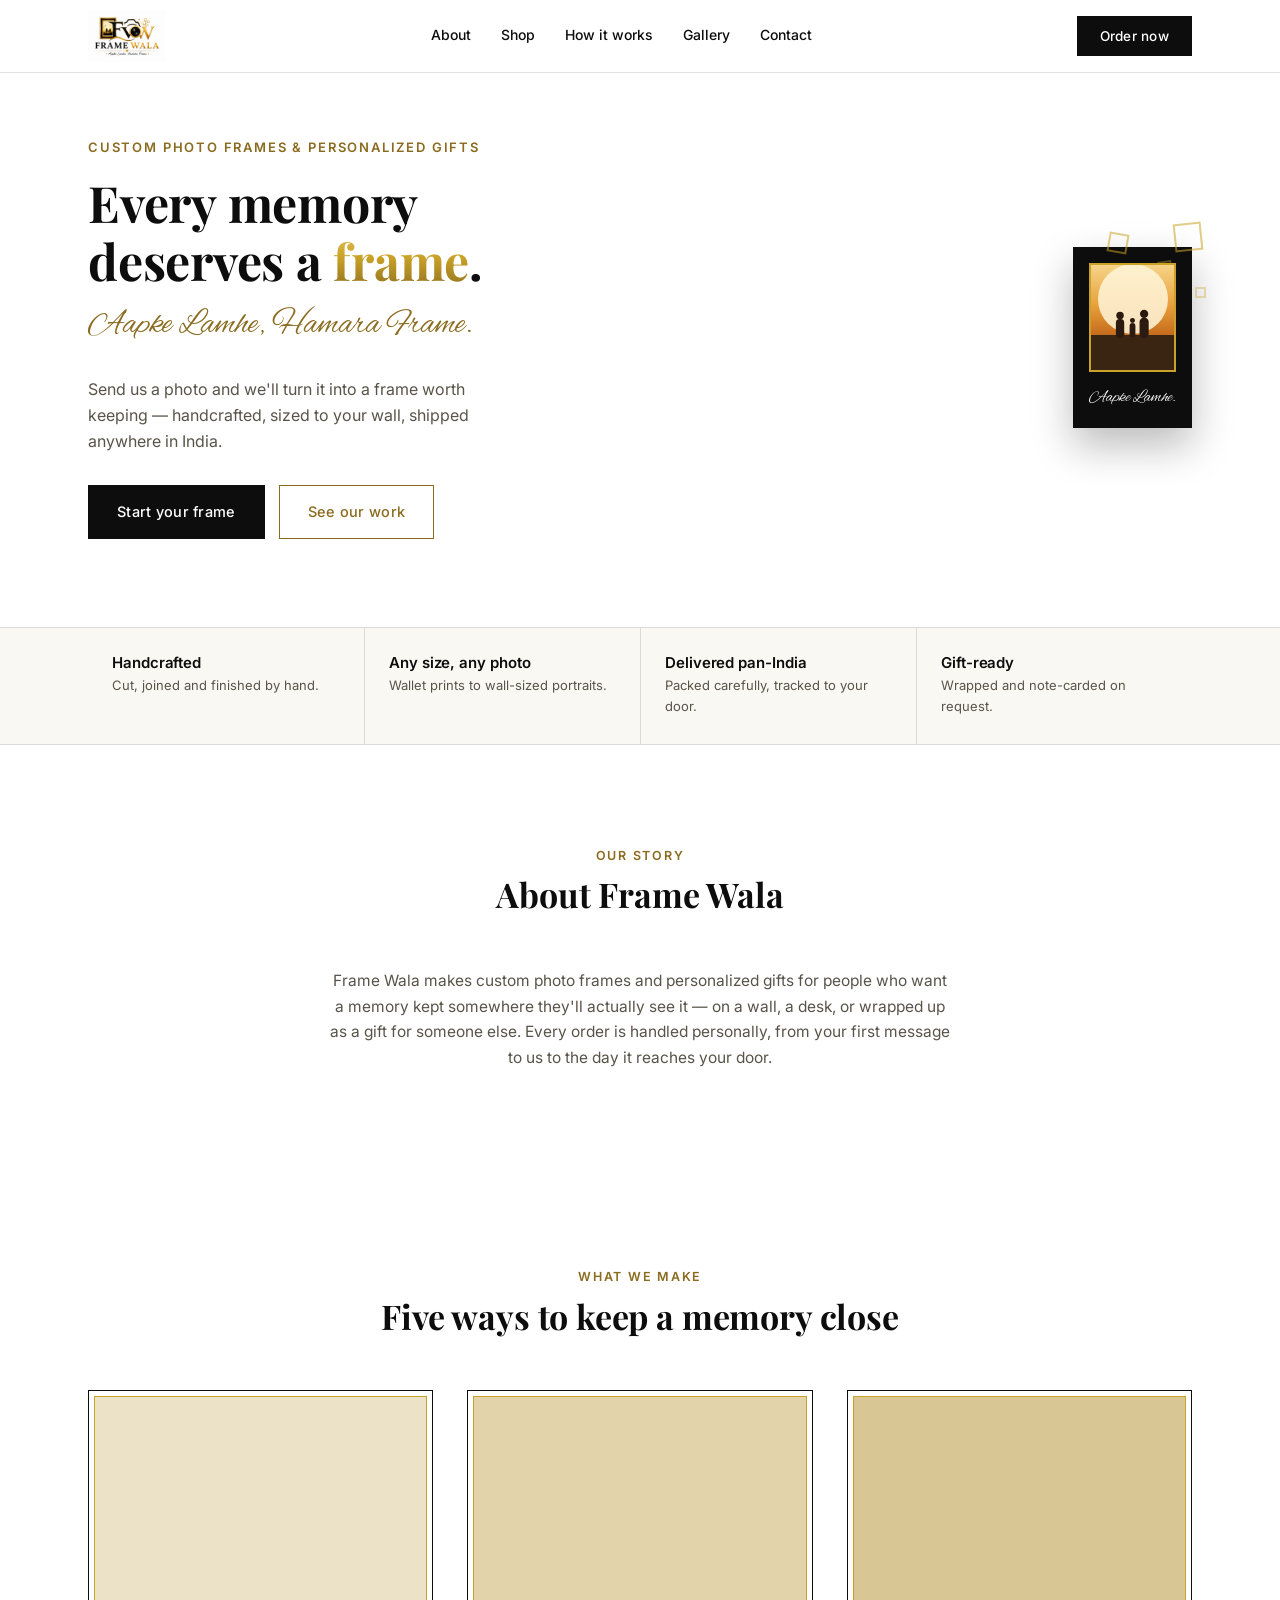
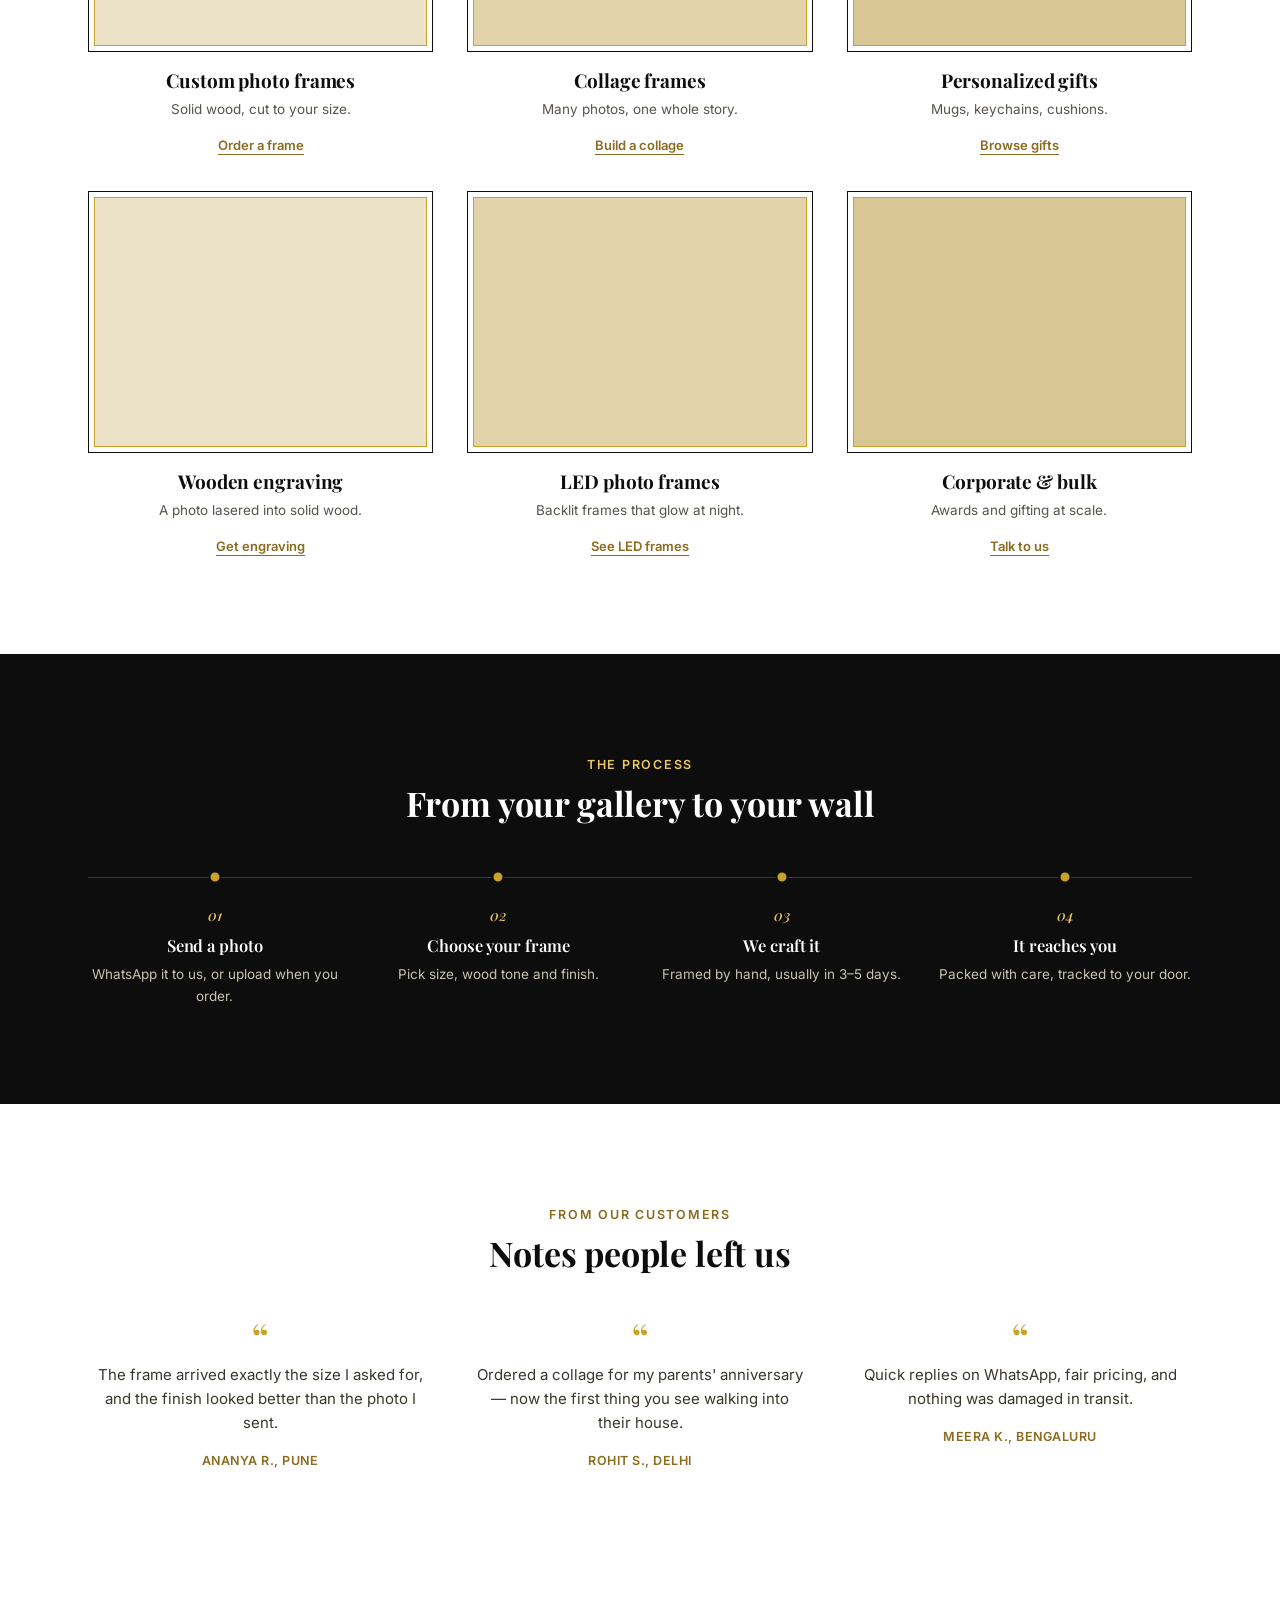
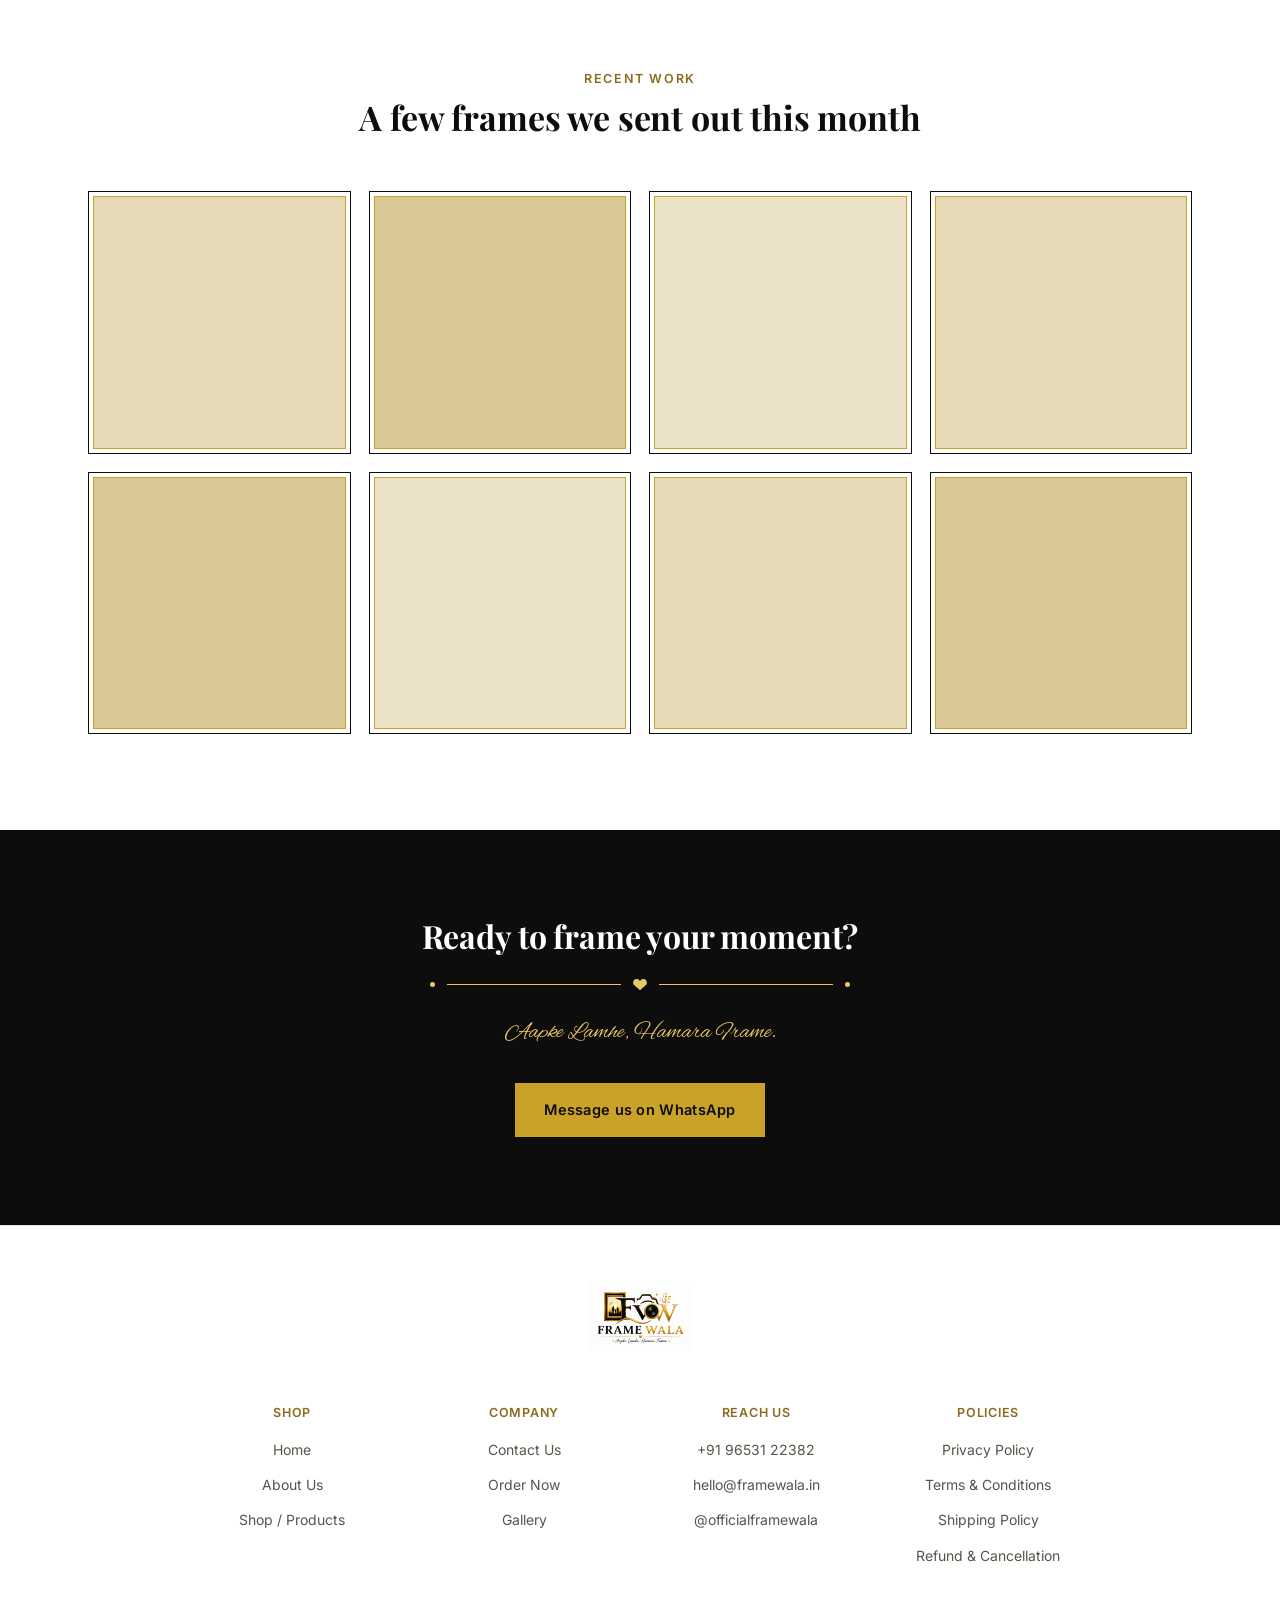
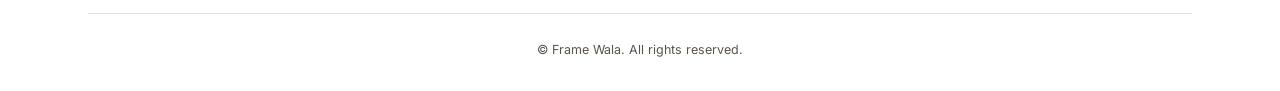
==== index.html @ cf73745a "Add files via upload" ====
<!DOCTYPE html>
<html lang="en">
<head>
<meta charset="UTF-8">
<meta name="viewport" content="width=device-width, initial-scale=1.0">
<title>Frame Wala — Custom Metal &amp; Photo Frames | Personalized Gifts India</title>
<meta name="description" content="Order custom A4 &amp; A6 metal photo frames and personalized gifts online. Handcrafted, pan-India delivery. Aapke Lamhe, Hamara Frame.">
<meta property="og:title" content="Frame Wala — Custom Metal &amp; Photo Frames">
<meta property="og:description" content="Handcrafted custom photo frames and personalized gifts. Aapke Lamhe, Hamara Frame.">
<meta property="og:type" content="website">
<meta property="og:image" content="logo.png">
<link rel="preconnect" href="https://fonts.googleapis.com">
<link rel="preconnect" href="https://fonts.gstatic.com" crossorigin>
<link href="https://fonts.googleapis.com/css2?family=Playfair+Display:ital,wght@0,500;0,600;0,700;0,900;1,500&family=Alex+Brush&family=Inter:wght@400;500;600&display=swap" rel="stylesheet">
<link rel="stylesheet" href="style.css">
</head>
<body>

<header>
  <div class="nav wrap">
    <a href="index.html" class="brand" aria-label="Frame Wala home">
      <img src="logo.png" alt="Frame Wala — Aapke Lamhe, Hamara Frame">
    </a>
    <nav class="links">
      <a href="#about">About</a>
      <a href="#shop">Shop</a>
      <a href="#how">How it works</a>
      <a href="#gallery">Gallery</a>
      <a href="#contact">Contact</a>
    </nav>
    <button type="button" class="cta-btn" data-open-order>Order now</button>
    <button class="menu-toggle" aria-label="Open menu"><span></span><span></span><span></span></button>
  </div>
</header>

<section class="hero">
  <div class="wrap hero-grid">
    <div class="hero-copy">
      <p class="eyebrow">CUSTOM PHOTO FRAMES &amp; PERSONALIZED GIFTS</p>
      <h1>Every memory<br>deserves a <span class="gold-text">frame</span>.</h1>
      <span class="script-tag">Aapke Lamhe, Hamara Frame.</span>
      <p class="lead">Send us a photo and we'll turn it into a frame worth keeping — handcrafted, sized to your wall, shipped anywhere in India.</p>
      <div class="hero-actions">
        <button type="button" class="btn-primary" data-open-order>Start your frame</button>
        <a href="#gallery" class="btn-ghost">See our work</a>
      </div>
    </div>
    <div class="frame-wrap">
      <div class="confetti c1"></div>
      <div class="confetti c2"></div>
      <div class="confetti c3"></div>
      <div class="confetti c4"></div>
      <div class="frame-outer">
        <div class="frame-inner">
          <div class="sun"></div>
          <div class="ground"></div>
          <svg class="figures" viewBox="0 0 200 100" preserveAspectRatio="xMidYMax meet" aria-hidden="true">
            <circle cx="70" cy="34" r="9" fill="#2a1a10"/>
            <rect x="60" y="42" width="20" height="46" rx="9" fill="#2a1a10"/>
            <circle cx="100" cy="46" r="6" fill="#2a1a10"/>
            <rect x="93" y="52" width="14" height="34" rx="7" fill="#2a1a10"/>
            <circle cx="128" cy="30" r="10" fill="#2a1a10"/>
            <rect x="117" y="39" width="22" height="49" rx="10" fill="#2a1a10"/>
          </svg>
        </div>
        <div class="frame-cap">Aapke Lamhe.</div>
      </div>
    </div>
  </div>
</section>

<div class="value-strip">
  <div class="wrap value-grid">
    <div class="value-item"><h3>Handcrafted</h3><p>Cut, joined and finished by hand.</p></div>
    <div class="value-item"><h3>Any size, any photo</h3><p>Wallet prints to wall-sized portraits.</p></div>
    <div class="value-item"><h3>Delivered pan-India</h3><p>Packed carefully, tracked to your door.</p></div>
    <div class="value-item"><h3>Gift-ready</h3><p>Wrapped and note-carded on request.</p></div>
  </div>
</div>

<section id="about">
  <div class="wrap">
    <div class="section-head">
      <span class="eyebrow">OUR STORY</span>
      <h2>About Frame Wala</h2>
    </div>
    <div class="about-body">
      <p>Frame Wala makes custom photo frames and personalized gifts for people who want a memory kept somewhere they'll actually see it — on a wall, a desk, or wrapped up as a gift for someone else. Every order is handled personally, from your first message to us to the day it reaches your door.</p>
    </div>
  </div>
</section>

<section id="shop">
  <div class="wrap">
    <div class="section-head">
      <span class="eyebrow">WHAT WE MAKE</span>
      <h2>Five ways to keep a memory close</h2>
    </div>
    <div class="cat-grid">
      <div class="cat-card"><div class="cat-frame"><div class="cat-frame-inner"><div class="cat-fill"></div></div></div><h3>Custom photo frames</h3><p>Solid wood, cut to your size.</p><button type="button" class="cat-order-btn" data-open-order>Order a frame</button></div>
      <div class="cat-card"><div class="cat-frame"><div class="cat-frame-inner"><div class="cat-fill"></div></div></div><h3>Collage frames</h3><p>Many photos, one whole story.</p><button type="button" class="cat-order-btn" data-open-order>Build a collage</button></div>
      <div class="cat-card"><div class="cat-frame"><div class="cat-frame-inner"><div class="cat-fill"></div></div></div><h3>Personalized gifts</h3><p>Mugs, keychains, cushions.</p><button type="button" class="cat-order-btn" data-open-order>Browse gifts</button></div>
      <div class="cat-card"><div class="cat-frame"><div class="cat-frame-inner"><div class="cat-fill"></div></div></div><h3>Wooden engraving</h3><p>A photo lasered into solid wood.</p><button type="button" class="cat-order-btn" data-open-order>Get engraving</button></div>
      <div class="cat-card"><div class="cat-frame"><div class="cat-frame-inner"><div class="cat-fill"></div></div></div><h3>LED photo frames</h3><p>Backlit frames that glow at night.</p><button type="button" class="cat-order-btn" data-open-order>See LED frames</button></div>
      <div class="cat-card"><div class="cat-frame"><div class="cat-frame-inner"><div class="cat-fill"></div></div></div><h3>Corporate &amp; bulk</h3><p>Awards and gifting at scale.</p><a href="#" data-whatsapp-link data-whatsapp-message="Hello Frame Wala, I'd like to ask about a corporate/bulk order." target="_blank" rel="noopener">Talk to us</a></div>
    </div>
  </div>
</section>

<section class="how" id="how">
  <div class="wrap">
    <div class="section-head">
      <span class="eyebrow">THE PROCESS</span>
      <h2>From your gallery to your wall</h2>
    </div>
    <div class="steps-line"></div>
    <div class="steps">
      <div class="step"><span class="num">01</span><h3>Send a photo</h3><p>WhatsApp it to us, or upload when you order.</p></div>
      <div class="step"><span class="num">02</span><h3>Choose your frame</h3><p>Pick size, wood tone and finish.</p></div>
      <div class="step"><span class="num">03</span><h3>We craft it</h3><p>Framed by hand, usually in 3–5 days.</p></div>
      <div class="step"><span class="num">04</span><h3>It reaches you</h3><p>Packed with care, tracked to your door.</p></div>
    </div>
  </div>
</section>

<section>
  <div class="wrap">
    <div class="section-head">
      <span class="eyebrow">FROM OUR CUSTOMERS</span>
      <h2>Notes people left us</h2>
    </div>
    <div class="testi-grid">
      <div class="testi"><span class="mark">“</span><blockquote>The frame arrived exactly the size I asked for, and the finish looked better than the photo I sent.</blockquote><cite>ANANYA R., PUNE</cite></div>
      <div class="testi"><span class="mark">“</span><blockquote>Ordered a collage for my parents' anniversary — now the first thing you see walking into their house.</blockquote><cite>ROHIT S., DELHI</cite></div>
      <div class="testi"><span class="mark">“</span><blockquote>Quick replies on WhatsApp, fair pricing, and nothing was damaged in transit.</blockquote><cite>MEERA K., BENGALURU</cite></div>
    </div>
  </div>
</section>

<section id="gallery">
  <div class="wrap">
    <div class="section-head">
      <span class="eyebrow">RECENT WORK</span>
      <h2>A few frames we sent out this month</h2>
    </div>
    <div class="gallery-grid">
      <div class="g-frame"><div class="g-frame-inner"><div class="g-fill"></div></div></div>
      <div class="g-frame"><div class="g-frame-inner"><div class="g-fill"></div></div></div>
      <div class="g-frame"><div class="g-frame-inner"><div class="g-fill"></div></div></div>
      <div class="g-frame"><div class="g-frame-inner"><div class="g-fill"></div></div></div>
      <div class="g-frame"><div class="g-frame-inner"><div class="g-fill"></div></div></div>
      <div class="g-frame"><div class="g-frame-inner"><div class="g-fill"></div></div></div>
      <div class="g-frame"><div class="g-frame-inner"><div class="g-fill"></div></div></div>
      <div class="g-frame"><div class="g-frame-inner"><div class="g-fill"></div></div></div>
    </div>
  </div>
</section>

<section class="cta-band" id="contact">
  <div class="wrap">
    <h2>Ready to frame your moment?</h2>
    <div class="flourish">
      <span class="fl-dot"></span><span class="fl-line"></span>
      <svg viewBox="0 0 32 29" aria-hidden="true"><path d="M16 29 2.4 16.6C-1.8 12.6 0.4 5 6.5 3.3c3.3-.9 6.8.5 8.7 3.4l.8 1.2.8-1.2c1.9-2.9 5.4-4.3 8.7-3.4 6.1 1.7 8.3 9.3 4.1 13.3z" fill="var(--gold-light)"/></svg>
      <span class="fl-line"></span><span class="fl-dot"></span>
    </div>
    <p class="script">Aapke Lamhe, Hamara Frame.</p>
    <a href="#" data-whatsapp-link class="btn-primary" target="_blank" rel="noopener">Message us on WhatsApp</a>
  </div>
</section>

<footer>
  <div class="wrap">
    <div class="footer-top">
      <img src="logo.png" alt="Frame Wala">
    </div>
    <div class="footer-grid">
      <div><h4>SHOP</h4><ul>
        <li><a href="index.html">Home</a></li>
        <li><a href="#about">About Us</a></li>
        <li><a href="#shop">Shop / Products</a></li>
      </ul></div>
      <div><h4>COMPANY</h4><ul>
        <li><a href="#contact">Contact Us</a></li>
        <li><button type="button" class="link-btn" data-open-order>Order Now</button></li>
        <li><a href="#gallery">Gallery</a></li>
      </ul></div>
      <div><h4>REACH US</h4><ul>
        <li><a href="#" data-whatsapp-link target="_blank" rel="noopener">+91 96531 22382</a></li>
        <li><a href="mailto:hello@framewala.in">hello@framewala.in</a></li>
        <li><a href="#" data-instagram-link target="_blank" rel="noopener">@officialframewala</a></li>
      </ul></div>
      <div><h4>POLICIES</h4><ul>
        <li><a href="privacy-policy.html">Privacy Policy</a></li>
        <li><a href="terms-and-conditions.html">Terms &amp; Conditions</a></li>
        <li><a href="shipping-policy.html">Shipping Policy</a></li>
        <li><a href="refund-policy.html">Refund &amp; Cancellation</a></li>
      </ul></div>
    </div>
    <div class="footer-bottom">
      <div>© <span id="year"></span> Frame Wala. All rights reserved.</div>
    </div>
  </div>
</footer>

<!-- ---------- Order modal ---------- -->
<div class="modal-overlay" id="order-modal" aria-hidden="true">
  <div class="modal-panel">
    <div class="modal-panel-inner">
      <button type="button" class="modal-close" data-close-order aria-label="Close order form">&times;</button>

      <div id="order-form-view">
        <h3>Place your order</h3>
        <p class="modal-sub">Fill in your details — we'll confirm final pricing and payment on WhatsApp.</p>
        <form id="order-form" novalidate>
          <div class="form-row">
            <label for="order-product">Product</label>
            <select id="order-product" required>
              <option value="A4 Metal Photo Frame">A4 Metal Photo Frame</option>
              <option value="A6 Metal Photo Frame">A6 Metal Photo Frame</option>
              <option value="Other / custom request">Other / custom request (describe below)</option>
            </select>
          </div>
          <div class="form-row">
            <label for="order-quantity">Quantity</label>
            <input type="number" id="order-quantity" min="1" value="1" required>
          </div>
          <div class="form-row">
            <label for="order-photo">Upload your photo</label>
            <div class="upload-box">
              <input type="file" id="order-photo" accept="image/jpeg,image/png,image/webp">
              <div class="hint">JPG, PNG or WebP · up to 10MB</div>
            </div>
            <div class="upload-preview" id="upload-preview" hidden>
              <img id="upload-preview-img" alt="Your uploaded photo preview">
              <button type="button" id="upload-remove">Remove</button>
            </div>
            <div class="form-error" id="upload-error"></div>
          </div>
          <div class="form-2col">
            <div class="form-row">
              <label for="order-name">Full name</label>
              <input type="text" id="order-name" required>
            </div>
            <div class="form-row">
              <label for="order-mobile">Mobile number</label>
              <input type="tel" id="order-mobile" pattern="[6-9][0-9]{9}" maxlength="10" placeholder="10-digit mobile" required>
            </div>
          </div>
          <div class="form-row">
            <label for="order-email">Email</label>
            <input type="email" id="order-email" required>
          </div>
          <div class="form-row">
            <label for="order-address">Delivery address</label>
            <textarea id="order-address" required></textarea>
          </div>
          <div class="form-2col">
            <div class="form-row">
              <label for="order-city">City</label>
              <input type="text" id="order-city" required>
            </div>
            <div class="form-row">
              <label for="order-pincode">Pincode</label>
              <input type="text" id="order-pincode" pattern="[0-9]{6}" maxlength="6" placeholder="6-digit pincode" required>
            </div>
          </div>
          <div class="form-row">
            <label for="order-instructions">Customization instructions (optional)</label>
            <textarea id="order-instructions" placeholder="Frame colour, text to engrave, cropping notes…"></textarea>
          </div>
          <p class="price-note">Final price for your size and quantity will be confirmed on WhatsApp before you pay.</p>
          <div class="modal-actions">
            <button type="submit" class="btn-primary" style="width:100%; text-align:center; border:1px solid var(--ink);">Review order</button>
          </div>
        </form>
      </div>

      <div id="order-summary-view" hidden>
        <h3>Confirm your order</h3>
        <p class="modal-sub">Check your details, then send them to us on WhatsApp to confirm pricing and payment.</p>
        <ul class="summary-list" id="summary-list"></ul>
        <p class="price-note">Please attach your photo inside the WhatsApp chat — it isn't sent automatically from this form.</p>
        <div class="modal-actions" style="display:flex; gap:10px;">
          <button type="button" class="btn-ghost" id="edit-order" style="flex:1;">Edit details</button>
          <a href="https://wa.me/919653122382" class="btn-primary" id="send-whatsapp" target="_blank" rel="noopener" style="flex:1; text-align:center; border:1px solid var(--ink);">Send on WhatsApp</a>
        </div>
        <button type="button" class="btn-ghost" id="pay-razorpay" style="width:100%; margin-top:10px;">Pay online with Razorpay</button>
        <p class="price-note" id="razorpay-note" style="margin-top:10px;">Online payment will be enabled here once our secure payment setup is complete — for now, tap "Send on WhatsApp" above and we'll share a payment link there.</p>
      </div>

    </div>
  </div>
</div>

<script src="https://checkout.razorpay.com/v1/checkout.js"></script>
<script src="script.js"></script>
</body>
</html>
---- style.css ----
:root{
  --ink:#0d0d0d;
  --ink-2:#1a1a1a;
  --paper:#ffffff;
  --paper-2:#faf8f3;
  --gold:#c9a227;
  --gold-light:#e9c765;
  --gold-dark:#8a6b1f;
  --text-secondary:#59544a;
  --line:rgba(13,13,13,0.12);
  --gold-line:rgba(201,162,39,0.4);
}
*{box-sizing:border-box; margin:0; padding:0;}
html{scroll-behavior:smooth;}
body{background:var(--paper); color:var(--ink); font-family:'Inter', sans-serif; line-height:1.65; -webkit-font-smoothing:antialiased; overflow-x:hidden;}
h1,h2,h3{font-family:'Playfair Display', serif; font-weight:700; line-height:1.15; letter-spacing:-0.005em;}
a{color:inherit; text-decoration:none;}
button{font-family:inherit; font-size:inherit; cursor:pointer; border-radius:0;}
.script{font-family:'Alex Brush', cursive; font-weight:400;}
.gold-text{background:linear-gradient(180deg,var(--gold-light) 0%, var(--gold) 45%, var(--gold-dark) 100%); -webkit-background-clip:text; background-clip:text; color:transparent;}
.wrap{max-width:1160px; margin:0 auto; padding:0 28px;}
:focus-visible{outline:2px solid var(--gold-dark); outline-offset:3px;}
[hidden]{display:none !important;}

/* ---------- divider (dot - line - heart - line - dot) ---------- */
.flourish{display:flex; align-items:center; justify-content:center; gap:12px; max-width:420px; margin:22px auto;}
.flourish .fl-line{flex:1; height:1px; background:var(--gold);}
.flourish .fl-dot{width:5px; height:5px; border-radius:50%; background:var(--gold); flex-shrink:0;}
.flourish svg{width:14px; height:14px; flex-shrink:0;}
.flourish.left{justify-content:flex-start; margin:22px 0;}

/* ---------- Header ---------- */
header{position:sticky; top:0; z-index:80; background:rgba(255,255,255,0.94); backdrop-filter:blur(6px); border-bottom:1px solid var(--line);}
.nav{display:flex; align-items:center; justify-content:space-between; padding:10px 28px;}
.brand img{height:52px; display:block;}
nav.links{display:flex; gap:30px; font-size:14px; font-weight:500;}
nav.links a{position:relative; padding-bottom:3px;}
nav.links a::after{content:''; position:absolute; left:0; bottom:0; width:0; height:1px; background:var(--gold); transition:width .2s;}
nav.links a:hover::after{width:100%;}
.cta-btn{background:var(--ink); color:#fff; padding:11px 22px; border:1px solid var(--ink); font-size:13.5px; font-weight:500; letter-spacing:0.02em; transition:background .15s, color .15s;}
.cta-btn:hover{background:transparent; color:var(--ink);}
.menu-toggle{display:none; background:none; border:none; cursor:pointer;}
.menu-toggle span{display:block; width:22px; height:2px; background:var(--ink); margin:5px 0;}

/* ---------- Hero ---------- */
.hero{padding:64px 0 88px;}
.hero-grid{display:grid; grid-template-columns:1fr 1fr; gap:56px; align-items:center;}
.hero-copy p.eyebrow{font-size:13px; letter-spacing:0.14em; color:var(--gold-dark); font-weight:600; margin-bottom:16px;}
.hero h1{font-size:50px; margin-bottom:8px;}
.hero .script-tag{font-family:'Alex Brush', cursive; font-size:34px; color:var(--gold-dark); display:block; margin-top:2px;}
.hero p.lead{font-size:16px; color:var(--text-secondary); max-width:42ch; margin:22px 0 30px;}
.hero-actions{display:flex; gap:14px; flex-wrap:wrap;}
.btn-primary{background:var(--ink); color:#fff; padding:14px 28px; font-size:14.5px; font-weight:500; border:1px solid var(--ink); letter-spacing:0.02em; transition:opacity .15s; display:inline-block;}
.btn-primary:hover{opacity:.85;}
.btn-ghost{padding:14px 28px; font-size:14.5px; font-weight:500; border:1px solid var(--gold-dark); background:none; color:var(--gold-dark); letter-spacing:0.02em; transition:background .15s, color .15s; display:inline-block;}
.btn-ghost:hover{background:var(--gold-dark); color:#fff;}

.frame-wrap{position:relative; max-width:400px; margin-left:auto;}
.confetti{position:absolute; border:2px solid var(--gold); opacity:0.55;}
.c1{width:20px; height:20px; top:-14px; right:64px; transform:rotate(10deg);}
.c2{width:14px; height:14px; top:14px; right:20px; transform:rotate(-8deg); opacity:0.4;}
.c3{width:28px; height:28px; top:-24px; right:-10px; transform:rotate(-6deg);}
.c4{width:11px; height:11px; top:40px; right:-14px; opacity:0.35;}
.frame-outer{border:10px solid var(--ink); padding:6px; background:var(--ink); box-shadow:0 18px 40px rgba(13,13,13,0.28);}
.frame-inner{border:2px solid var(--gold); padding:0; aspect-ratio:4/5; position:relative; overflow:hidden; background:linear-gradient(180deg,#f6d488 0%,#e8a13c 38%,#c9701f 64%,#7c4a1f 100%);}
.frame-inner .sun{position:absolute; width:70px; height:70px; border-radius:50%; background:#fff6da; left:50%; top:32%; transform:translate(-50%,-50%); opacity:0.85;}
.frame-inner .ground{position:absolute; left:0; right:0; bottom:0; height:34%; background:#3a2412;}
.frame-inner svg.figures{position:absolute; left:0; bottom:26%; width:100%; height:42%;}
.frame-cap{font-family:'Alex Brush', cursive; color:#fff; font-size:17px; text-align:center; padding-top:12px;}

/* ---------- Value strip ---------- */
.value-strip{border-top:1px solid var(--line); border-bottom:1px solid var(--line); background:var(--paper-2);}
.value-grid{display:grid; grid-template-columns:repeat(4,1fr);}
.value-item{padding:26px 24px; border-left:1px solid var(--line);}
.value-item:first-child{border-left:none;}
.value-item h3{font-family:'Inter',sans-serif; font-size:15px; font-weight:600; margin-bottom:4px;}
.value-item p{font-size:13px; color:var(--text-secondary);}

/* ---------- Section heading ---------- */
section{padding:96px 0; scroll-margin-top:76px;}
.section-head{max-width:600px; margin:0 auto 54px; text-align:center;}
.section-head span.eyebrow{font-size:12.5px; letter-spacing:0.14em; color:var(--gold-dark); font-weight:600;}
.section-head h2{font-size:34px; margin-top:8px;}

/* ---------- About ---------- */
.about-body{max-width:620px; margin:0 auto; text-align:center; font-size:15.5px; color:var(--text-secondary);}

/* ---------- Categories ---------- */
.cat-grid{display:grid; grid-template-columns:repeat(3,1fr); gap:34px;}
.cat-card{text-align:center;}
.cat-frame{border:1px solid var(--ink); padding:5px; margin-bottom:18px;}
.cat-frame-inner{border:1px solid var(--gold); padding:0;}
.cat-fill{aspect-ratio:4/3; background:#ece2c8;}
.cat-card:nth-child(3n+2) .cat-fill{background:#e2d3ab;}
.cat-card:nth-child(3n) .cat-fill{background:#d8c795;}
.cat-card h3{font-size:19px; margin-bottom:6px;}
.cat-card p{font-size:13.5px; color:var(--text-secondary); margin-bottom:10px;}
.cat-card a, .cat-order-btn{font-size:13px; font-weight:600; color:var(--gold-dark); background:none; border:none; border-bottom:1px solid var(--gold-dark); padding:0 0 1px;}

/* ---------- How it works ---------- */
.how{background:var(--ink); color:#fff;}
.how .section-head span.eyebrow{color:var(--gold-light);}
.how .section-head h2{color:#fff;}
.steps-line{position:relative; height:1px; background:rgba(255,255,255,0.18); margin:0 0 0;}
.steps{display:grid; grid-template-columns:repeat(4,1fr); gap:30px; position:relative; margin-top:-1px;}
.step{text-align:center; padding-top:26px; position:relative;}
.step::before{content:''; position:absolute; top:0; left:50%; transform:translate(-50%,-50%); width:9px; height:9px; border-radius:50%; background:var(--gold); border:2px solid var(--ink);}
.step .num{font-family:'Playfair Display', serif; font-style:italic; font-weight:500; color:var(--gold-light); font-size:15px; display:block; margin-bottom:8px;}
.step h3{font-size:16.5px; font-weight:600; margin-bottom:8px; color:#fff;}
.step p{font-size:13.5px; color:#c9c2af;}

/* ---------- Testimonials ---------- */
.testi-grid{display:grid; grid-template-columns:repeat(3,1fr); gap:36px;}
.testi{text-align:center; padding:0 8px;}
.testi .mark{font-family:'Playfair Display', serif; font-size:44px; color:var(--gold); line-height:0.5; display:block; margin-bottom:14px;}
.testi blockquote{font-size:15px; color:#3a352c; line-height:1.6;}
.testi cite{display:block; margin-top:16px; font-style:normal; font-size:12.5px; font-weight:600; letter-spacing:0.04em; color:var(--gold-dark);}

/* ---------- Gallery ---------- */
.gallery-grid{display:grid; grid-template-columns:repeat(4,1fr); gap:18px;}
.g-frame{border:1px solid var(--ink); padding:4px;}
.g-frame-inner{border:1px solid var(--gold);}
.g-fill{aspect-ratio:1/1; background:#e6d9b5;}
.gallery-grid > div:nth-child(3n+2) .g-fill{background:#d9c896;}
.gallery-grid > div:nth-child(3n) .g-fill{background:#ece2c8;}

/* ---------- CTA band ---------- */
.cta-band{background:var(--ink); color:#fff; text-align:center; padding:88px 0;}
.cta-band h2{color:#fff; font-size:32px; margin-bottom:6px;}
.cta-band .flourish .fl-line{background:var(--gold-light);}
.cta-band .flourish .fl-dot{background:var(--gold-light);}
.cta-band p.script{font-size:24px; color:var(--gold-light); margin-bottom:30px;}
.cta-band .btn-primary{background:var(--gold); color:var(--ink); border-color:var(--gold); font-weight:600;}
.cta-band .btn-primary:hover{opacity:.88;}

/* ---------- Footer ---------- */
footer{padding:56px 0 30px; border-top:1px solid var(--line);}
.footer-top{text-align:center; margin-bottom:40px;}
.footer-top img{height:70px; margin:0 auto 4px;}
.footer-grid{display:grid; grid-template-columns:repeat(4,1fr); gap:28px; max-width:900px; margin:0 auto 36px; text-align:center;}
.footer-grid h4{font-size:12.5px; font-weight:600; letter-spacing:0.06em; margin-bottom:12px; color:var(--gold-dark);}
.footer-grid ul{list-style:none;}
.footer-grid li{margin-bottom:9px;}
.footer-grid a, .footer-grid .link-btn{font-size:14px; color:var(--text-secondary); background:none; border:none; padding:0;}
.footer-grid a:hover, .footer-grid .link-btn:hover{color:var(--ink);}
.footer-bottom{text-align:center; padding-top:22px; border-top:1px solid var(--line); font-size:12.5px; color:var(--text-secondary);}
.footer-bottom div{margin-top:4px;}

/* ---------- Legal pages ---------- */
.legal-body{max-width:760px; margin:0 auto; padding:16px 0 20px;}
.legal-body h1{font-size:32px; margin-bottom:6px;}
.legal-body .updated{font-size:13px; color:var(--text-secondary); margin-bottom:32px;}
.legal-body h2{font-family:'Inter',sans-serif; font-size:17px; font-weight:600; margin:28px 0 10px;}
.legal-body p, .legal-body li{font-size:14.5px; color:#3a352c; margin-bottom:12px;}
.legal-body ul{padding-left:20px; margin-bottom:14px;}
.legal-body a{color:var(--gold-dark); border-bottom:1px solid var(--gold-dark);}
.legal-body strong{font-weight:600;}

/* ---------- Order modal ---------- */
.modal-overlay{position:fixed; inset:0; background:rgba(13,13,13,0.72); z-index:200; display:none; align-items:flex-start; justify-content:center; padding:40px 16px; overflow-y:auto;}
.modal-overlay.open{display:flex;}
.modal-panel{background:#fff; max-width:560px; width:100%; padding:8px; box-shadow:0 24px 60px rgba(0,0,0,0.35); margin:auto;}
.modal-panel-inner{border:1px solid var(--gold); padding:32px 28px 28px; position:relative; max-height:86vh; overflow-y:auto;}
.modal-close{position:absolute; top:12px; right:12px; background:none; border:none; font-size:24px; line-height:1; color:var(--ink); padding:6px 9px;}
.modal-panel h3{font-size:24px; margin-bottom:4px;}
.modal-sub{font-size:13.5px; color:var(--text-secondary); margin-bottom:22px;}
.form-row{margin-bottom:16px;}
.form-row label{display:block; font-size:12.5px; font-weight:600; letter-spacing:0.03em; color:var(--ink); margin-bottom:6px;}
.form-row .hint{font-size:12px; color:var(--text-secondary); margin-top:6px;}
.form-row input[type=text], .form-row input[type=tel], .form-row input[type=email], .form-row input[type=number], .form-row select, .form-row textarea{
  width:100%; padding:11px 12px; border:1px solid var(--line); font:inherit; font-size:14.5px; background:var(--paper-2);
}
.form-row textarea{resize:vertical; min-height:70px;}
.form-2col{display:grid; grid-template-columns:1fr 1fr; gap:14px;}
.upload-box{border:1.5px dashed var(--gold); padding:16px; text-align:center;}
.upload-preview{display:flex; align-items:center; gap:12px; margin-top:12px;}
.upload-preview img{width:56px; height:56px; object-fit:cover; border:1px solid var(--gold);}
.upload-preview button{background:none; border:1px solid var(--ink); font-size:12px; padding:6px 10px;}
.form-error{color:#a12b2b; font-size:12.5px; margin-top:6px; display:none;}
.form-error.show{display:block;}
.modal-actions{margin-top:22px;}
.summary-list{list-style:none; font-size:14px; margin-bottom:18px;}
.summary-list li{padding:8px 0; border-bottom:1px solid var(--line); display:flex; justify-content:space-between; gap:12px;}
.summary-list li span:first-child{color:var(--text-secondary); flex-shrink:0;}
.summary-list li span:last-child{text-align:right;}
.price-note{font-size:13px; color:var(--gold-dark); background:var(--paper-2); padding:10px 12px; margin-bottom:18px;}

@media (max-width: 900px){
  nav.links{display:none;}
  .menu-toggle{display:block;}
  .hero-grid{grid-template-columns:1fr;}
  .frame-wrap{margin:0 auto; max-width:300px;}
  .confetti{display:none;}
  .hero h1{font-size:36px;}
  .value-grid{grid-template-columns:repeat(2,1fr);}
  .value-item:nth-child(3){border-left:none;}
  .cat-grid{grid-template-columns:1fr; max-width:340px; margin:0 auto;}
  .steps{grid-template-columns:repeat(2,1fr); gap:34px 20px;}
  .testi-grid{grid-template-columns:1fr; gap:32px;}
  .gallery-grid{grid-template-columns:repeat(2,1fr);}
  .footer-grid{grid-template-columns:1fr 1fr;}
  section{padding:60px 0;}
  .form-2col{grid-template-columns:1fr;}
  .modal-panel-inner{padding:26px 18px 22px;}
}
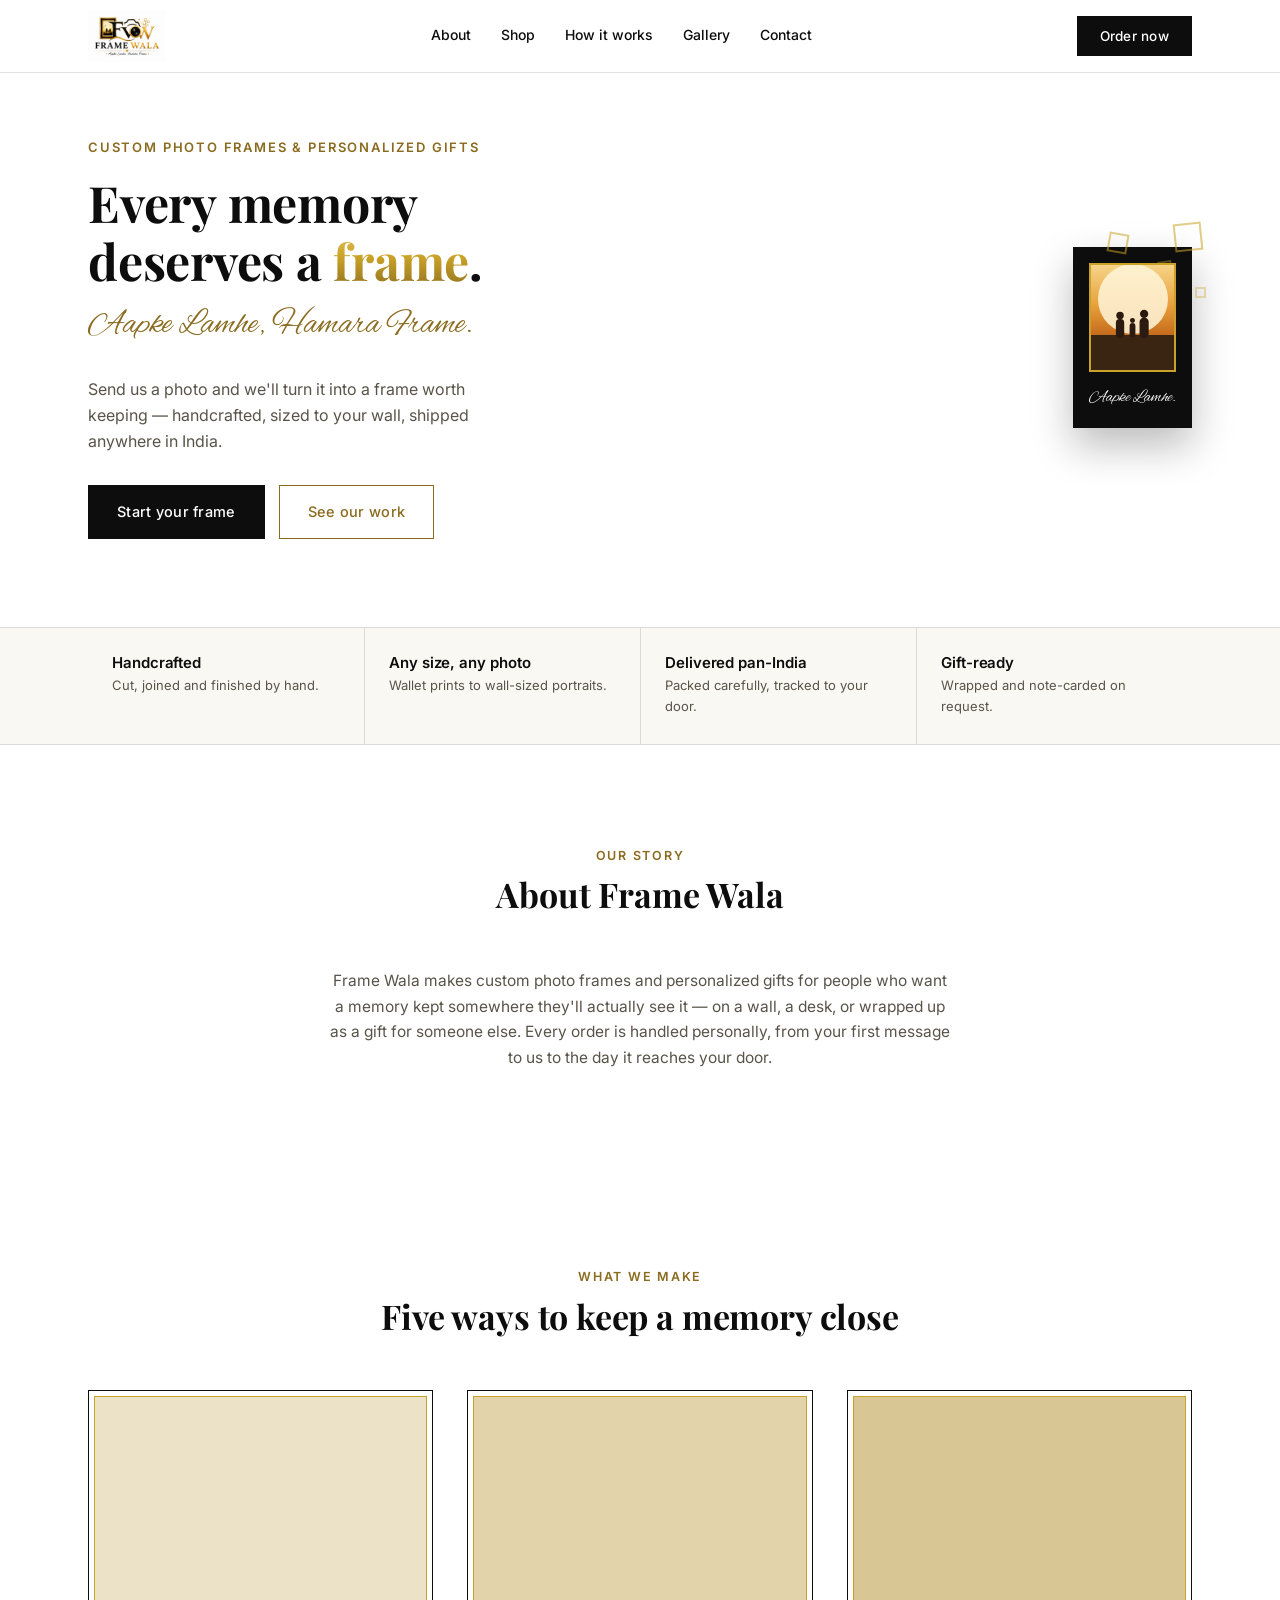
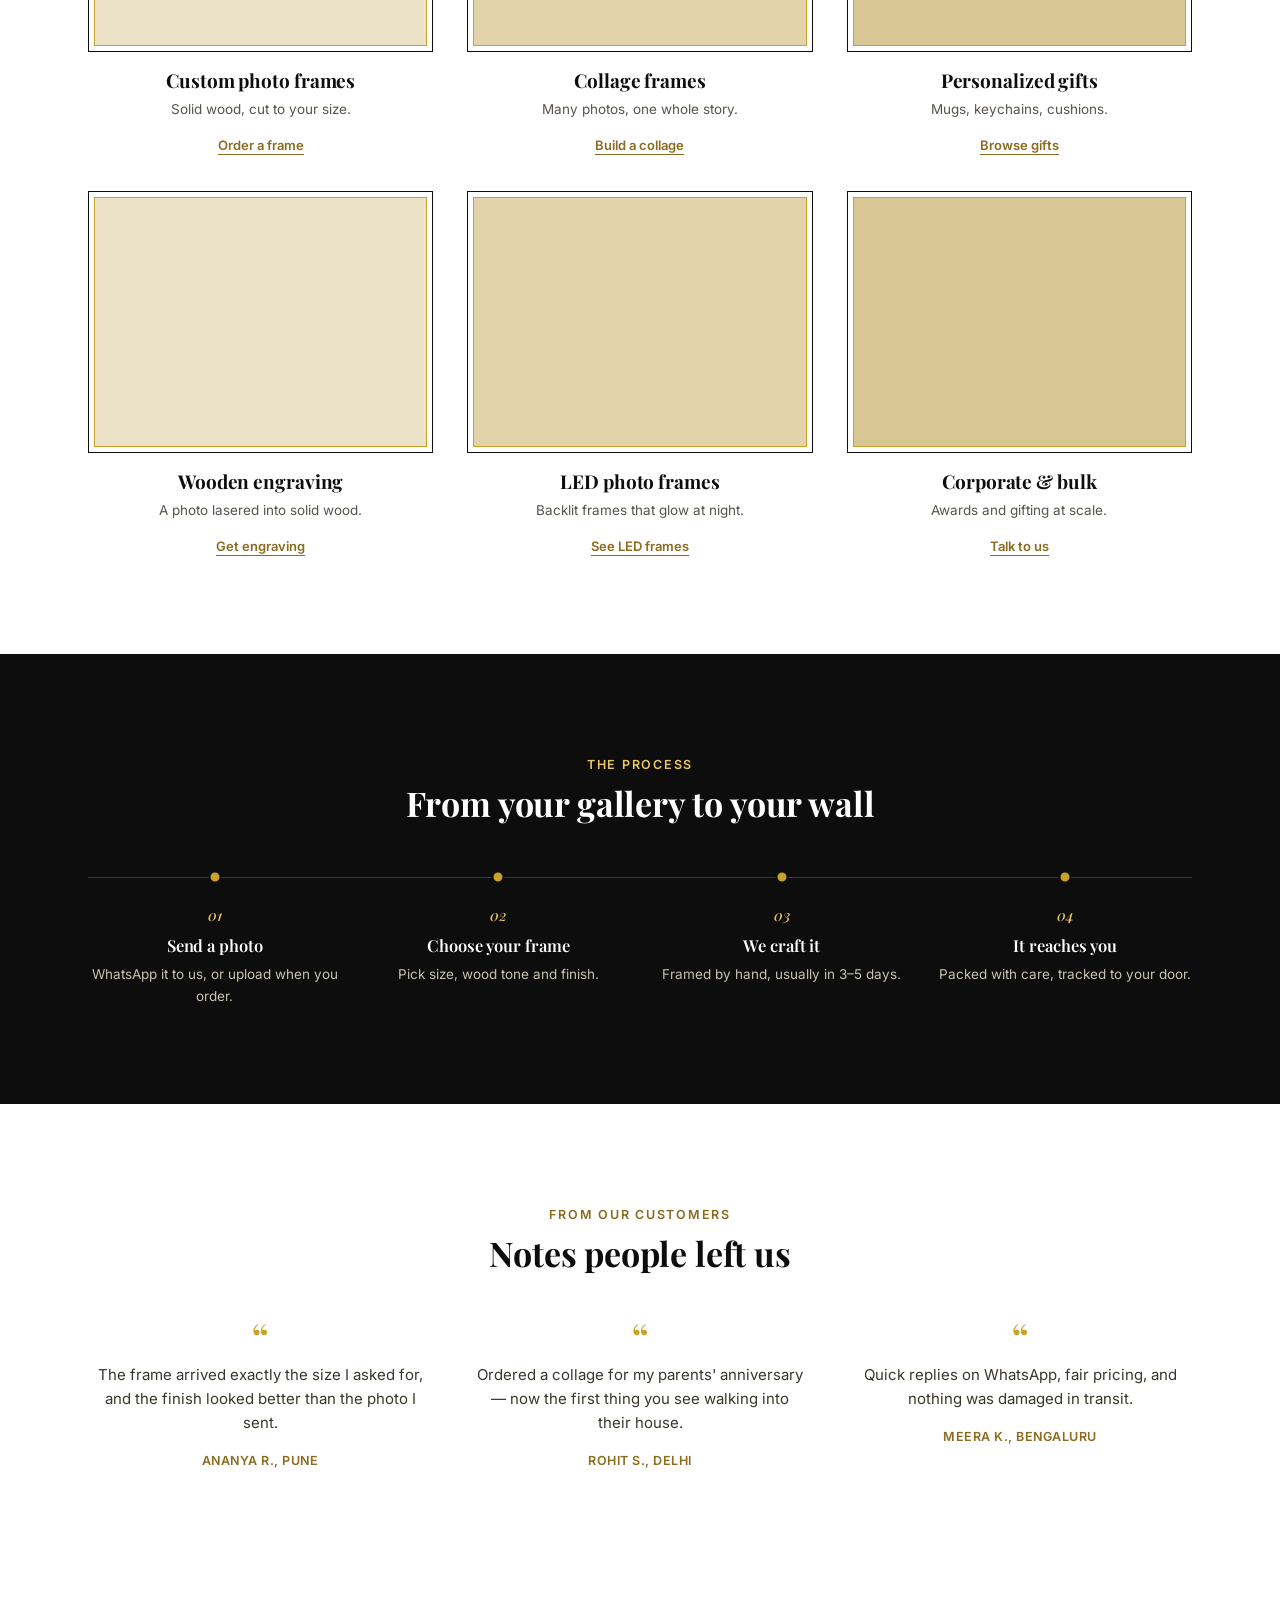
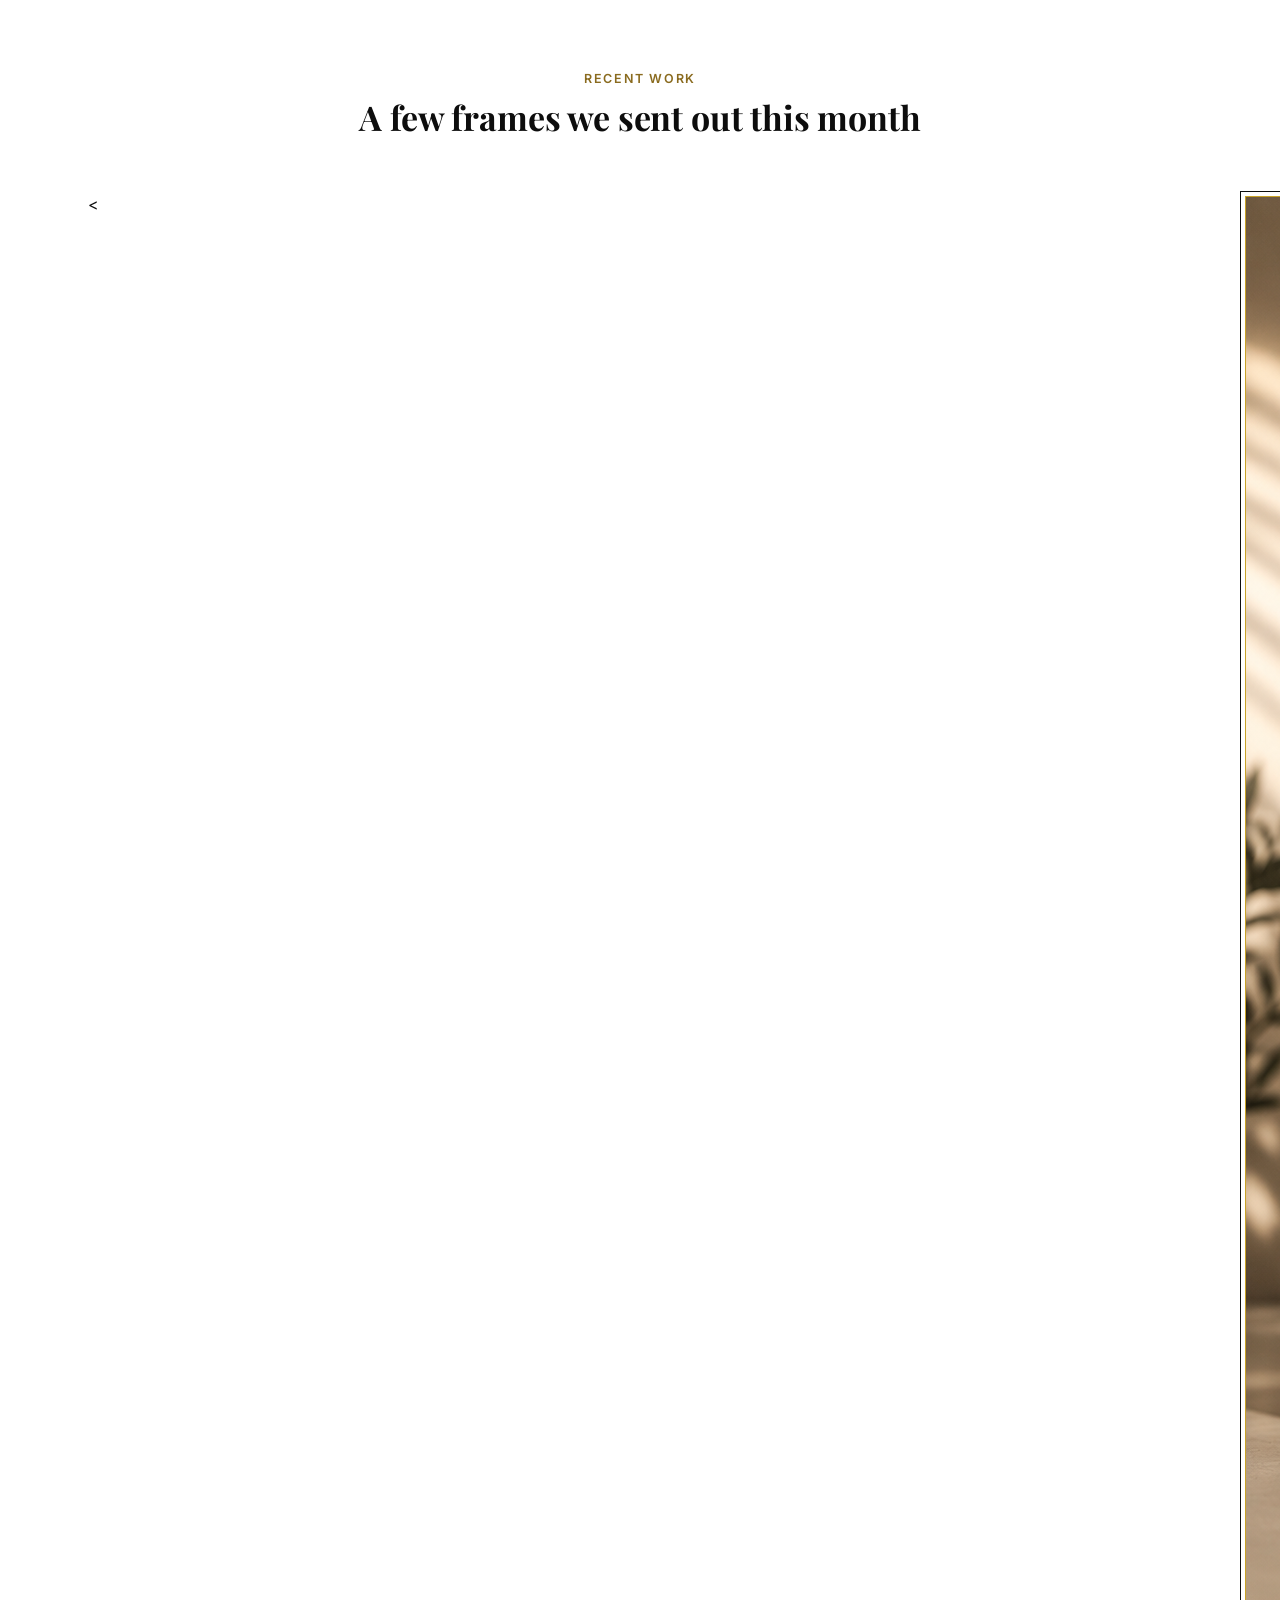
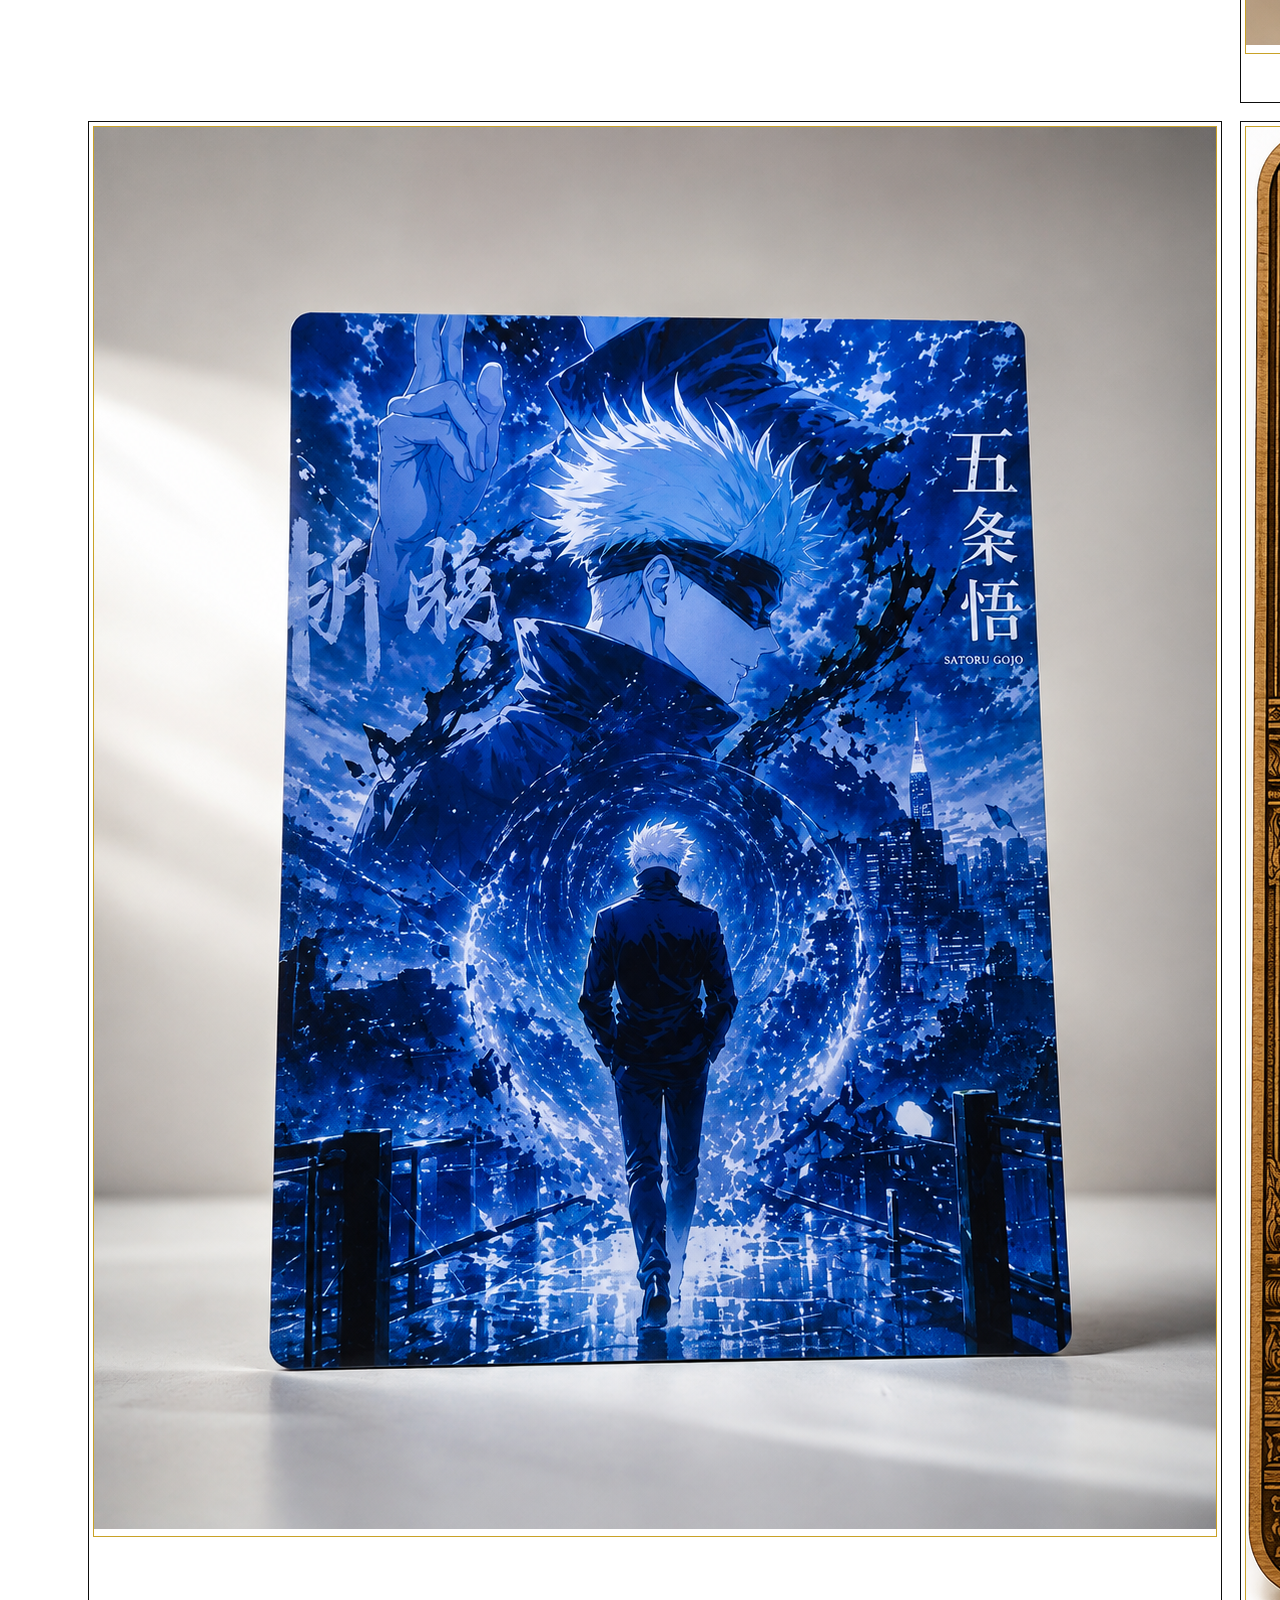
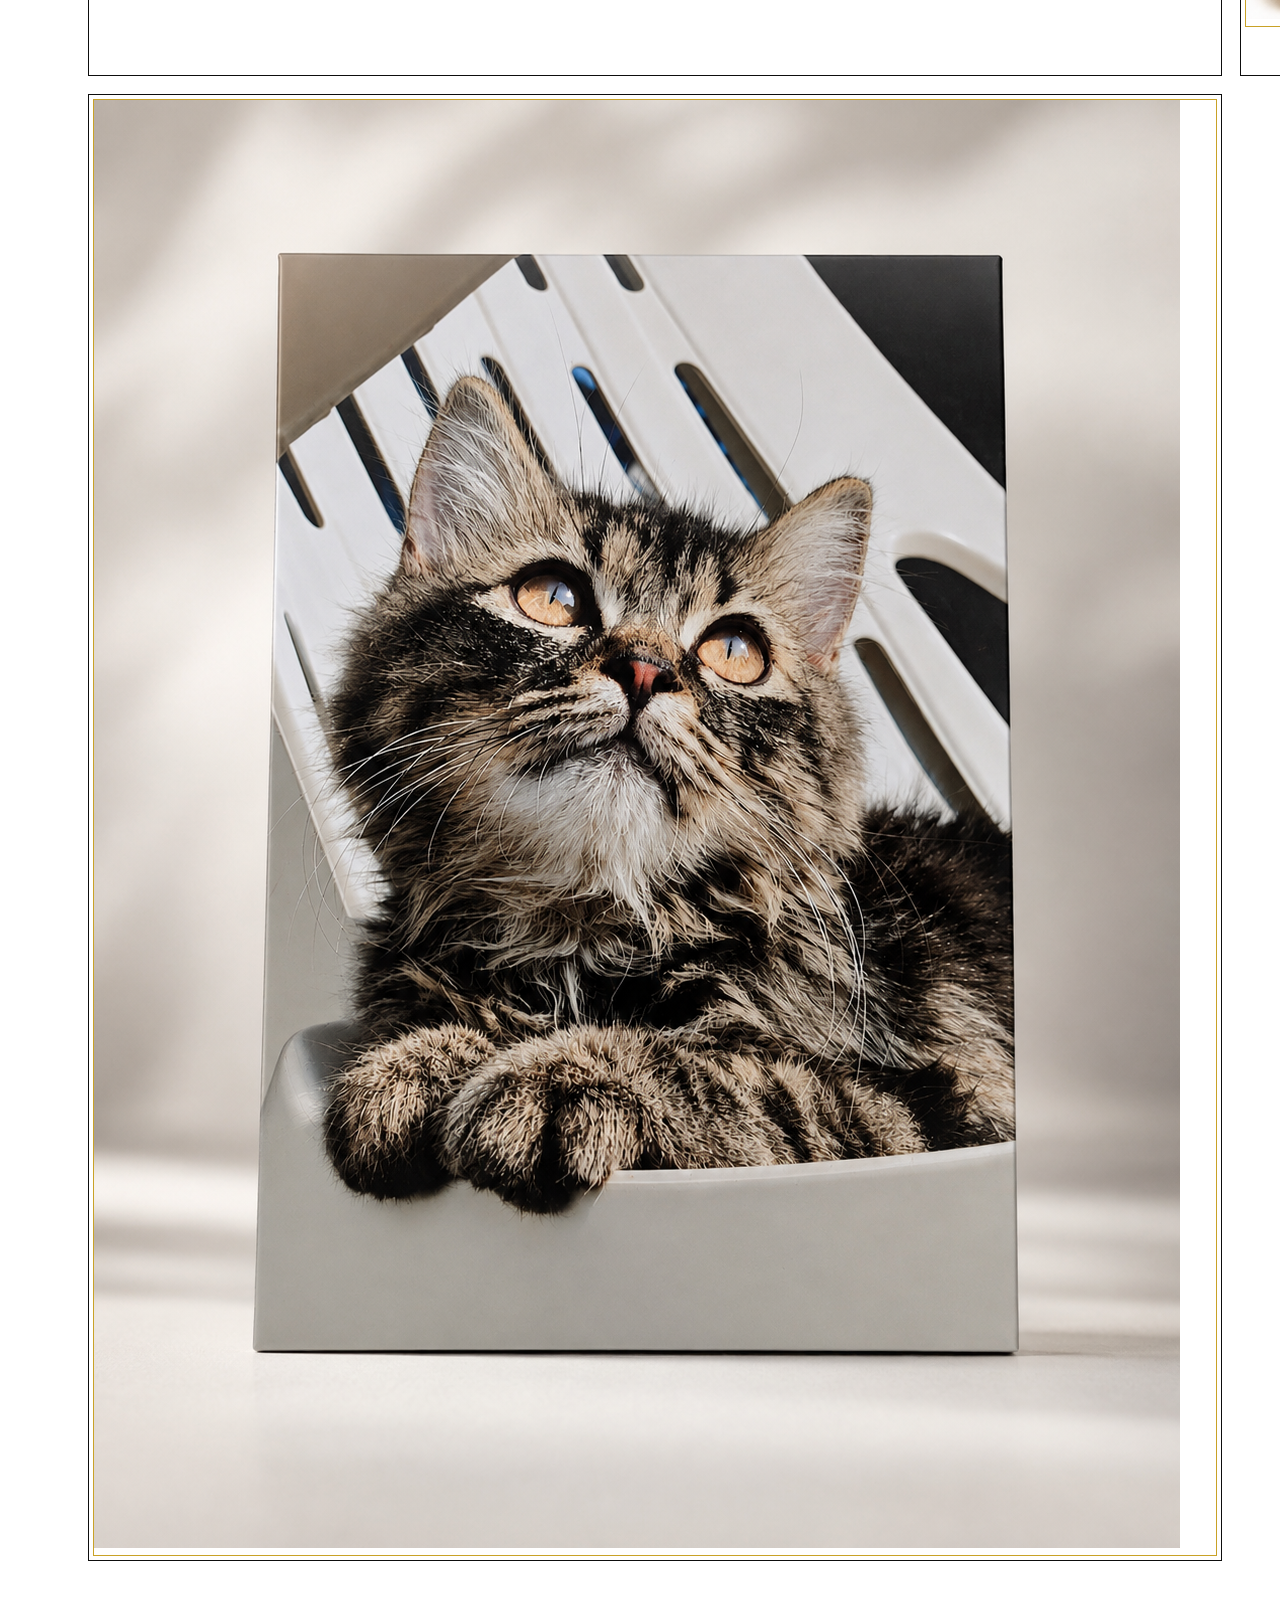
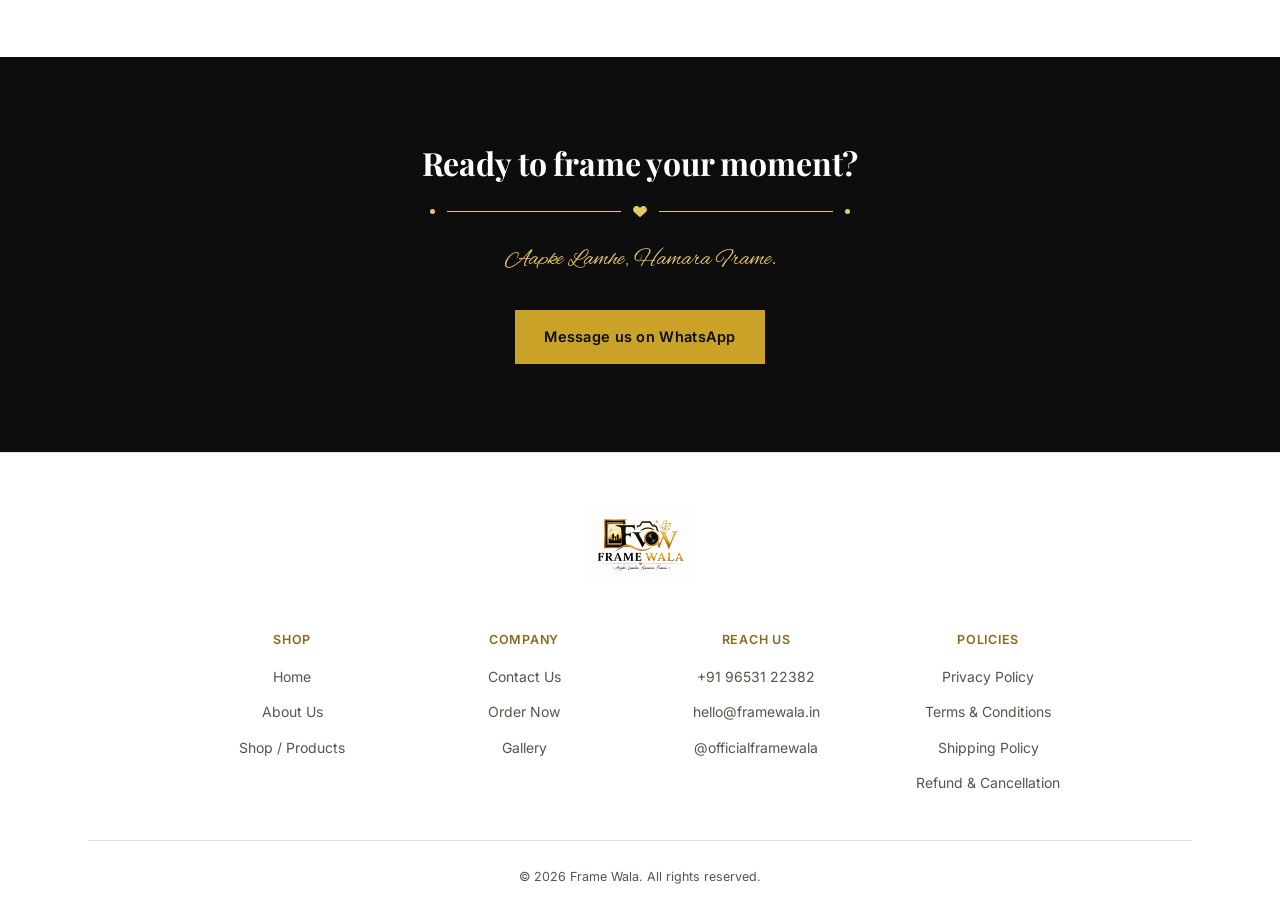
==== commit e9226d3b: "Update index.html" ====
--- a/index.html
+++ b/index.html
@@ -144,14 +144,53 @@
       <h2>A few frames we sent out this month</h2>
     </div>
     <div class="gallery-grid">
-      <div class="g-frame"><div class="g-frame-inner"><div class="g-fill"></div></div></div>
-      <div class="g-frame"><div class="g-frame-inner"><div class="g-fill"></div></div></div>
-      <div class="g-frame"><div class="g-frame-inner"><div class="g-fill"></div></div></div>
-      <div class="g-frame"><div class="g-frame-inner"><div class="g-fill"></div></div></div>
-      <div class="g-frame"><div class="g-frame-inner"><div class="g-fill"></div></div></div>
-      <div class="g-frame"><div class="g-frame-inner"><div class="g-fill"></div></div></div>
-      <div class="g-frame"><div class="g-frame-inner"><div class="g-fill"></div></div></div>
-      <div class="g-frame"><div class="g-frame-inner"><div class="g-fill"></div></div></div>
+      <<div class="g-frame">
+  <div class="g-frame-inner">
+    <img src="file_00000000019c8211876b6bd934fd9e17.png" alt="Custom Metal Photo Frame">
+  </div>
+</div>
+
+<div class="g-frame">
+  <div class="g-frame-inner">
+    <img src="file_0000000032348211965cdf8206db044e.png" alt="Custom Metal Photo Frame">
+  </div>
+</div>
+
+<div class="g-frame">
+  <div class="g-frame-inner">
+    <img src="file_000000003fb88211a60d5543ca3bbb0f.png" alt="Custom Metal Photo Frame">
+  </div>
+</div>
+
+<div class="g-frame">
+  <div class="g-frame-inner">
+    <img src="file_00000000691c82118d6063d5ba90efaa.png" alt="Custom Metal Photo Frame">
+  </div>
+</div>
+
+<div class="g-frame">
+  <div class="g-frame-inner">
+    <img src="file_0000000083248211a58fed3512a8fbee.png" alt="Custom Metal Photo Frame">
+  </div>
+</div>
+
+<div class="g-frame">
+  <div class="g-frame-inner">
+    <img src="file_00000000972882088bf3ca9704eee9a5.png" alt="Custom Metal Photo Frame">
+  </div>
+</div>
+
+<div class="g-frame">
+  <div class="g-frame-inner">
+    <img src="file_00000000a1748211938c8c519df8c54f.png" alt="Custom Metal Photo Frame">
+  </div>
+</div>
+
+<div class="g-frame">
+  <div class="g-frame-inner">
+    <img src="file_00000000c5a482088fd641efabb6a0ac.png" alt="Custom Metal Photo Frame">
+  </div>
+</div>
     </div>
   </div>
 </section>
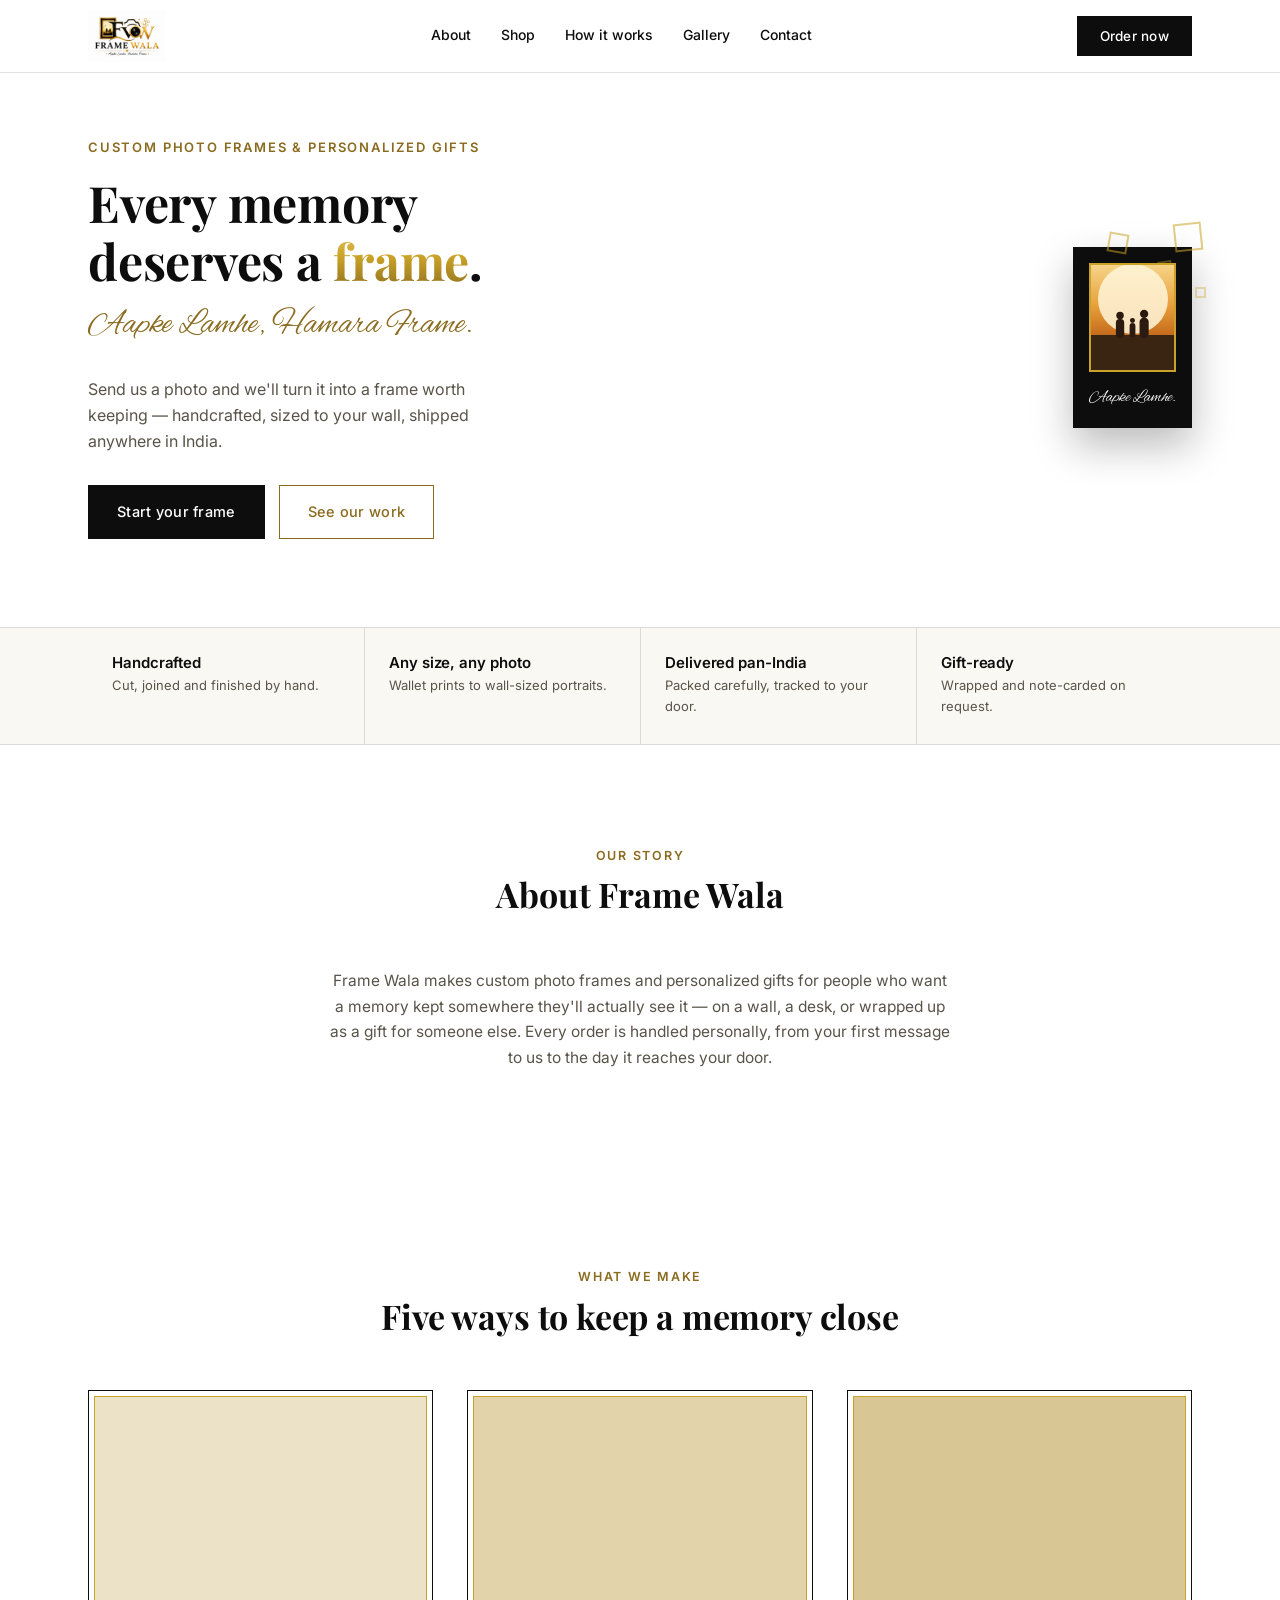
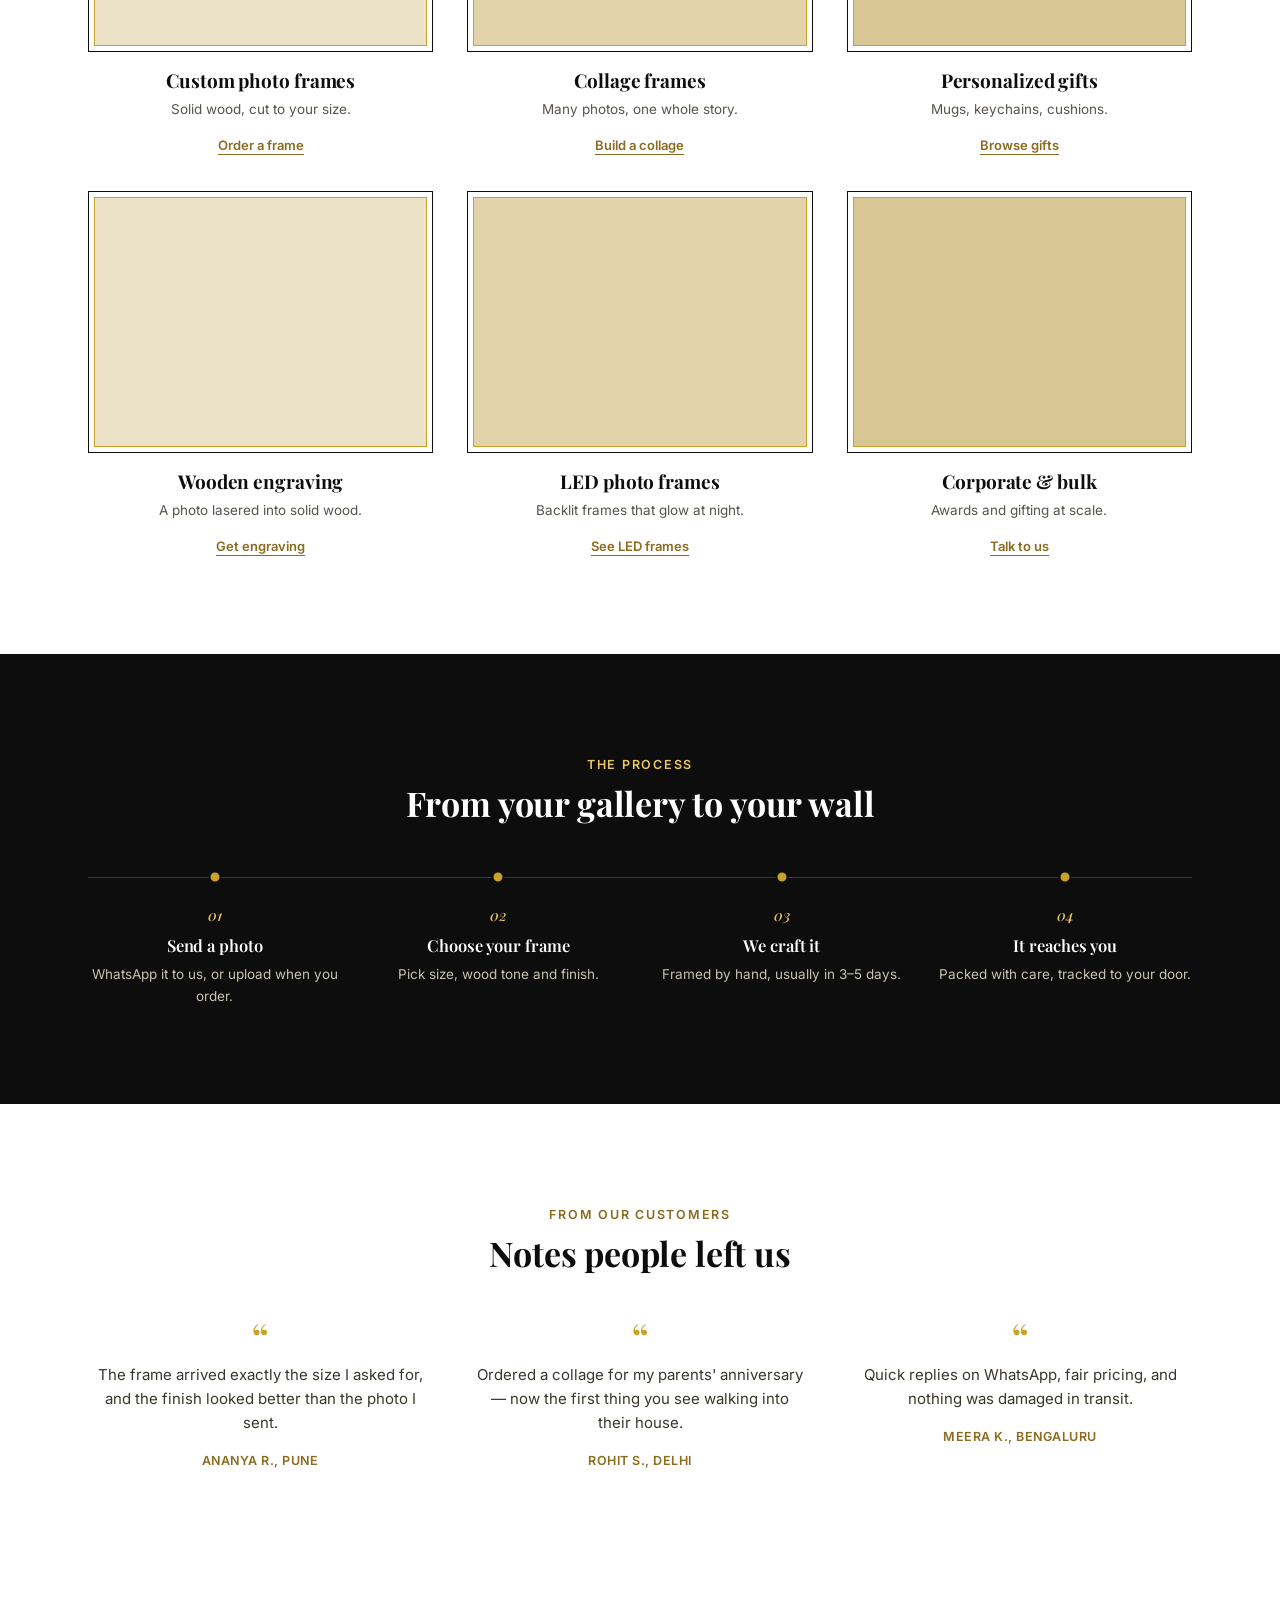
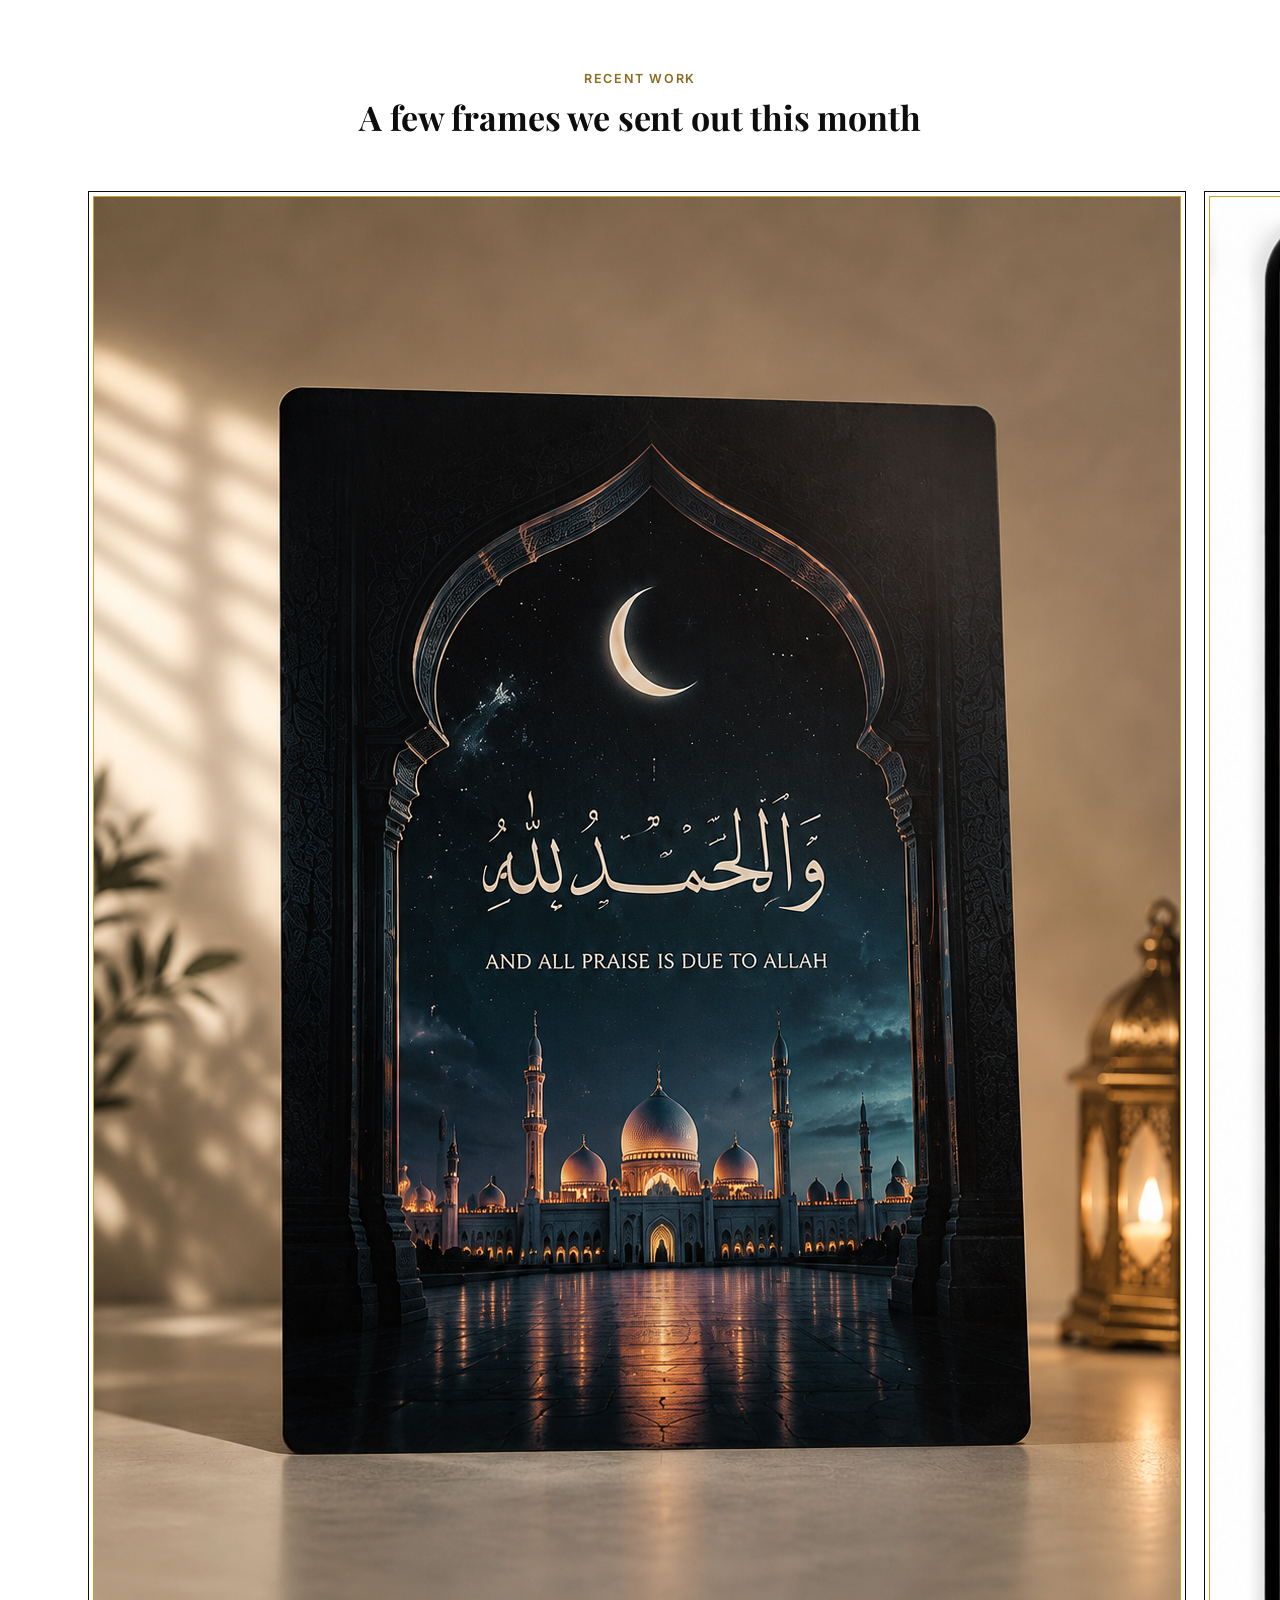
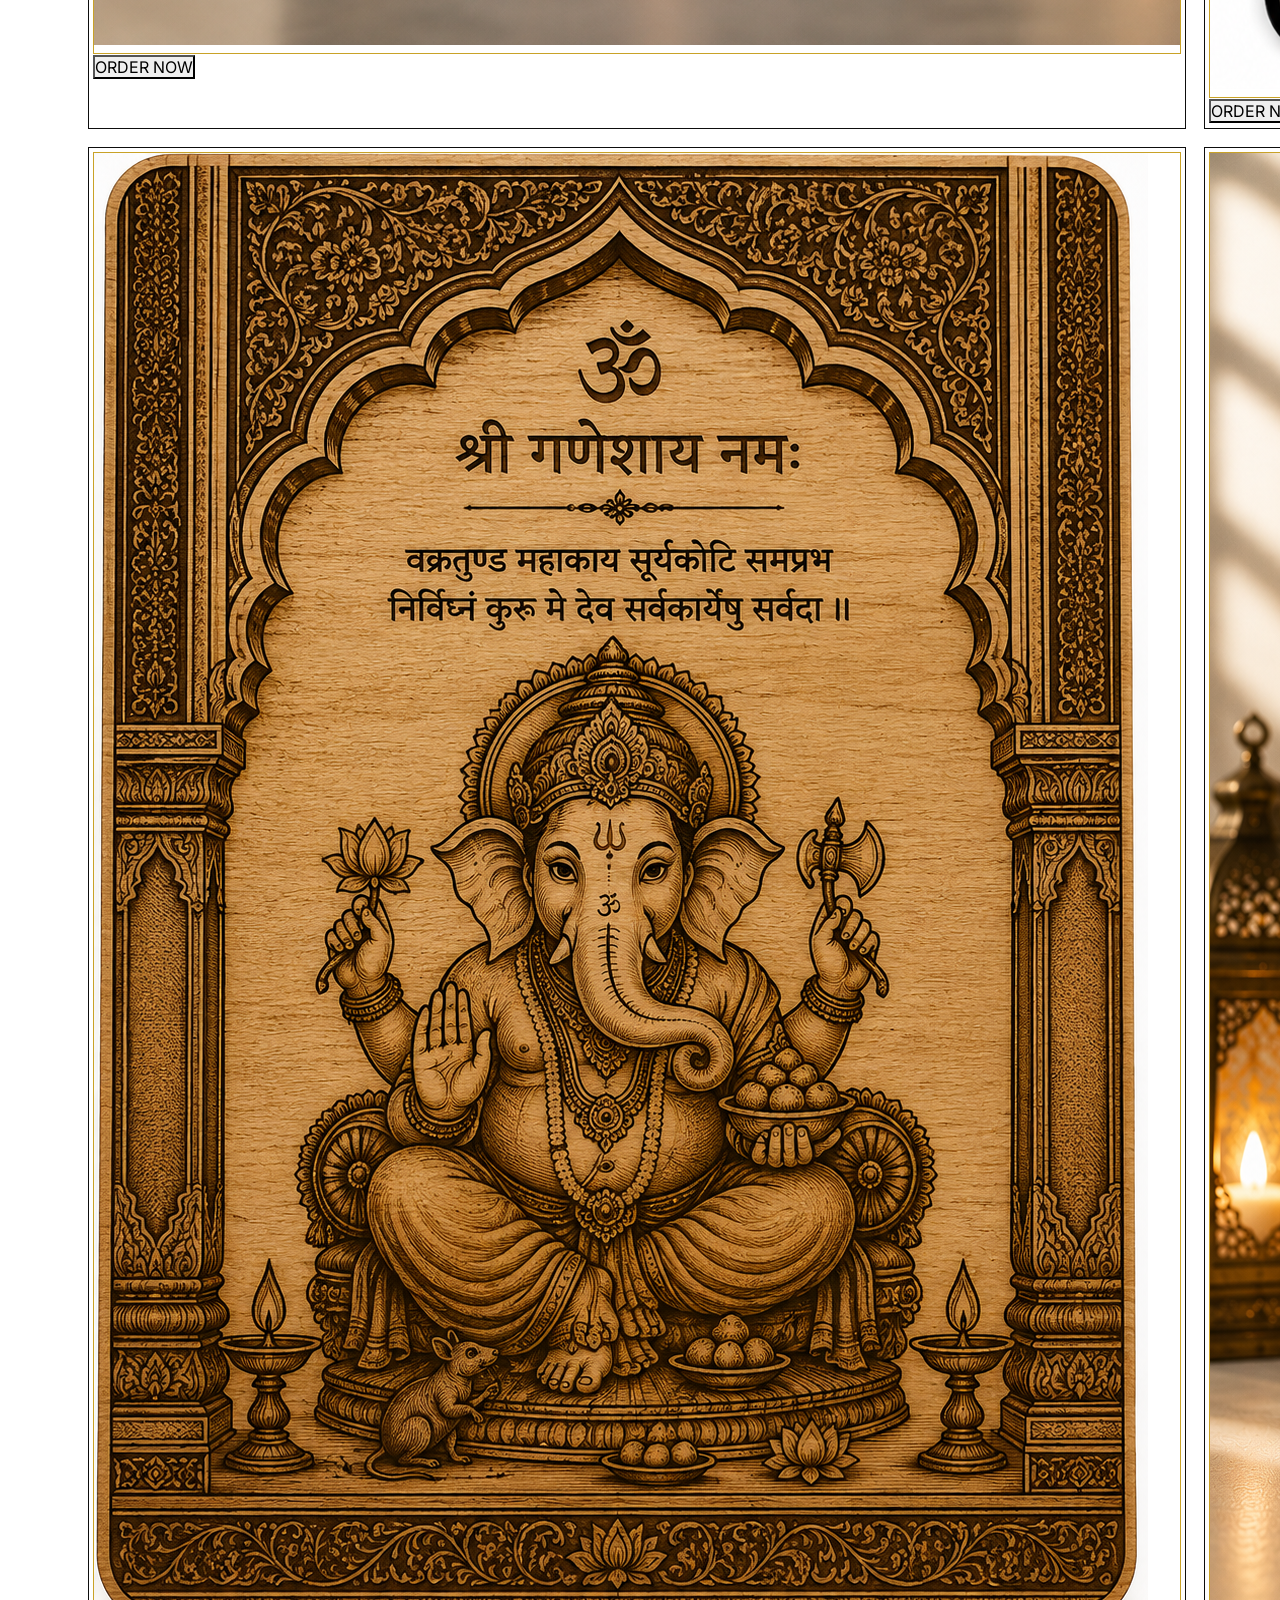
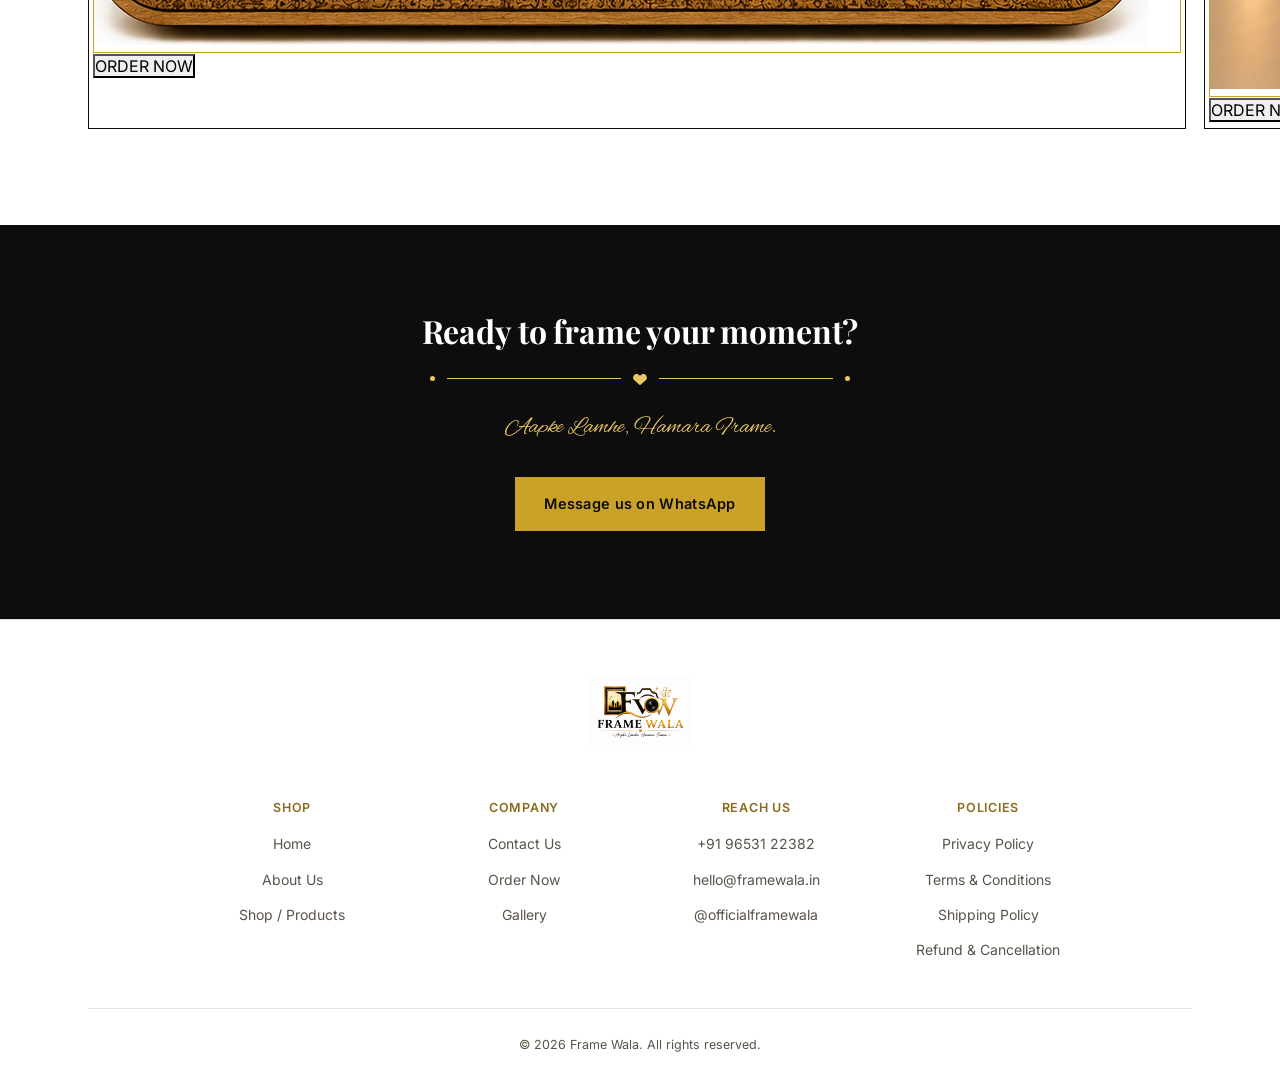
==== commit 29830563: "Update index.html" ====
--- a/index.html
+++ b/index.html
@@ -144,55 +144,65 @@
       <h2>A few frames we sent out this month</h2>
     </div>
     <div class="gallery-grid">
-      <<div class="g-frame">
-  <div class="g-frame-inner">
-    <img src="file_00000000019c8211876b6bd934fd9e17.png" alt="Custom Metal Photo Frame">
-  </div>
+      <div class="gallery-grid">
+
+  <div class="g-frame">
+    <div class="g-frame-inner">
+      <img src="file_00000000019c8211876b6bd934fd9e17.png" alt="Custom Metal Photo Frame">
+    </div>
+    <button class="gallery-order-btn" onclick="openOrderForm('A4 Metal Photo Frame')">ORDER NOW</button>
+  </div>
+
+  <div class="g-frame">
+    <div class="g-frame-inner">
+      <img src="file_0000000032348211965cdf8206db044e.png" alt="Custom Metal Photo Frame">
+    </div>
+    <button class="gallery-order-btn" onclick="openOrderForm('A6 Metal Photo Frame')">ORDER NOW</button>
+  </div>
+
+  <div class="g-frame">
+    <div class="g-frame-inner">
+      <img src="file_000000003fb88211a60d5543ca3bbb0f.png" alt="Custom Metal Photo Frame">
+    </div>
+    <button class="gallery-order-btn" onclick="openOrderForm('A4 Metal Photo Frame')">ORDER NOW</button>
+  </div>
+
+  <div class="g-frame">
+    <div class="g-frame-inner">
+      <img src="file_00000000691c82118d6063d5ba90efaa.png" alt="Custom Metal Photo Frame">
+    </div>
+    <button class="gallery-order-btn" onclick="openOrderForm('A6 Metal Photo Frame')">ORDER NOW</button>
+  </div>
+
+  <div class="g-frame">
+    <div class="g-frame-inner">
+      <img src="file_0000000083248211a58fed3512a8fbee.png" alt="Custom Metal Photo Frame">
+    </div>
+    <button class="gallery-order-btn" onclick="openOrderForm('A4 Metal Photo Frame')">ORDER NOW</button>
+  </div>
+
+  <div class="g-frame">
+    <div class="g-frame-inner">
+      <img src="file_00000000972882088bf3ca9704eee9a5.png" alt="Custom Metal Photo Frame">
+    </div>
+    <button class="gallery-order-btn" onclick="openOrderForm('A6 Metal Photo Frame')">ORDER NOW</button>
+  </div>
+
+  <div class="g-frame">
+    <div class="g-frame-inner">
+      <img src="file_00000000a1748211938c8c519df8c54f.png" alt="Custom Metal Photo Frame">
+    </div>
+    <button class="gallery-order-btn" onclick="openOrderForm('A4 Metal Photo Frame')">ORDER NOW</button>
+  </div>
+
+  <div class="g-frame">
+    <div class="g-frame-inner">
+      <img src="file_00000000c5a482088fd641efabb6a0ac.png" alt="Custom Metal Photo Frame">
+    </div>
+    <button class="gallery-order-btn" onclick="openOrderForm('A6 Metal Photo Frame')">ORDER NOW</button>
+  </div>
+
 </div>
-
-<div class="g-frame">
-  <div class="g-frame-inner">
-    <img src="file_0000000032348211965cdf8206db044e.png" alt="Custom Metal Photo Frame">
-  </div>
-</div>
-
-<div class="g-frame">
-  <div class="g-frame-inner">
-    <img src="file_000000003fb88211a60d5543ca3bbb0f.png" alt="Custom Metal Photo Frame">
-  </div>
-</div>
-
-<div class="g-frame">
-  <div class="g-frame-inner">
-    <img src="file_00000000691c82118d6063d5ba90efaa.png" alt="Custom Metal Photo Frame">
-  </div>
-</div>
-
-<div class="g-frame">
-  <div class="g-frame-inner">
-    <img src="file_0000000083248211a58fed3512a8fbee.png" alt="Custom Metal Photo Frame">
-  </div>
-</div>
-
-<div class="g-frame">
-  <div class="g-frame-inner">
-    <img src="file_00000000972882088bf3ca9704eee9a5.png" alt="Custom Metal Photo Frame">
-  </div>
-</div>
-
-<div class="g-frame">
-  <div class="g-frame-inner">
-    <img src="file_00000000a1748211938c8c519df8c54f.png" alt="Custom Metal Photo Frame">
-  </div>
-</div>
-
-<div class="g-frame">
-  <div class="g-frame-inner">
-    <img src="file_00000000c5a482088fd641efabb6a0ac.png" alt="Custom Metal Photo Frame">
-  </div>
-</div>
-    </div>
-  </div>
 </section>
 
 <section class="cta-band" id="contact">
--- a/style.css
+++ b/style.css
@@ -202,4 +202,20 @@
   section{padding:60px 0;}
   .form-2col{grid-template-columns:1fr;}
   .modal-panel-inner{padding:26px 18px 22px;}
-}
+.gallery-grid .g-frame {
+  width: 180px;
+  height: 180px;
+}
+
+.gallery-grid .g-frame-inner {
+  width: 100%;
+  height: 100%;
+  overflow: hidden;
+}
+
+.gallery-grid .g-frame-inner img {
+  width: 100%;
+  height: 100%;
+  object-fit: contain;
+  display: block;
+}
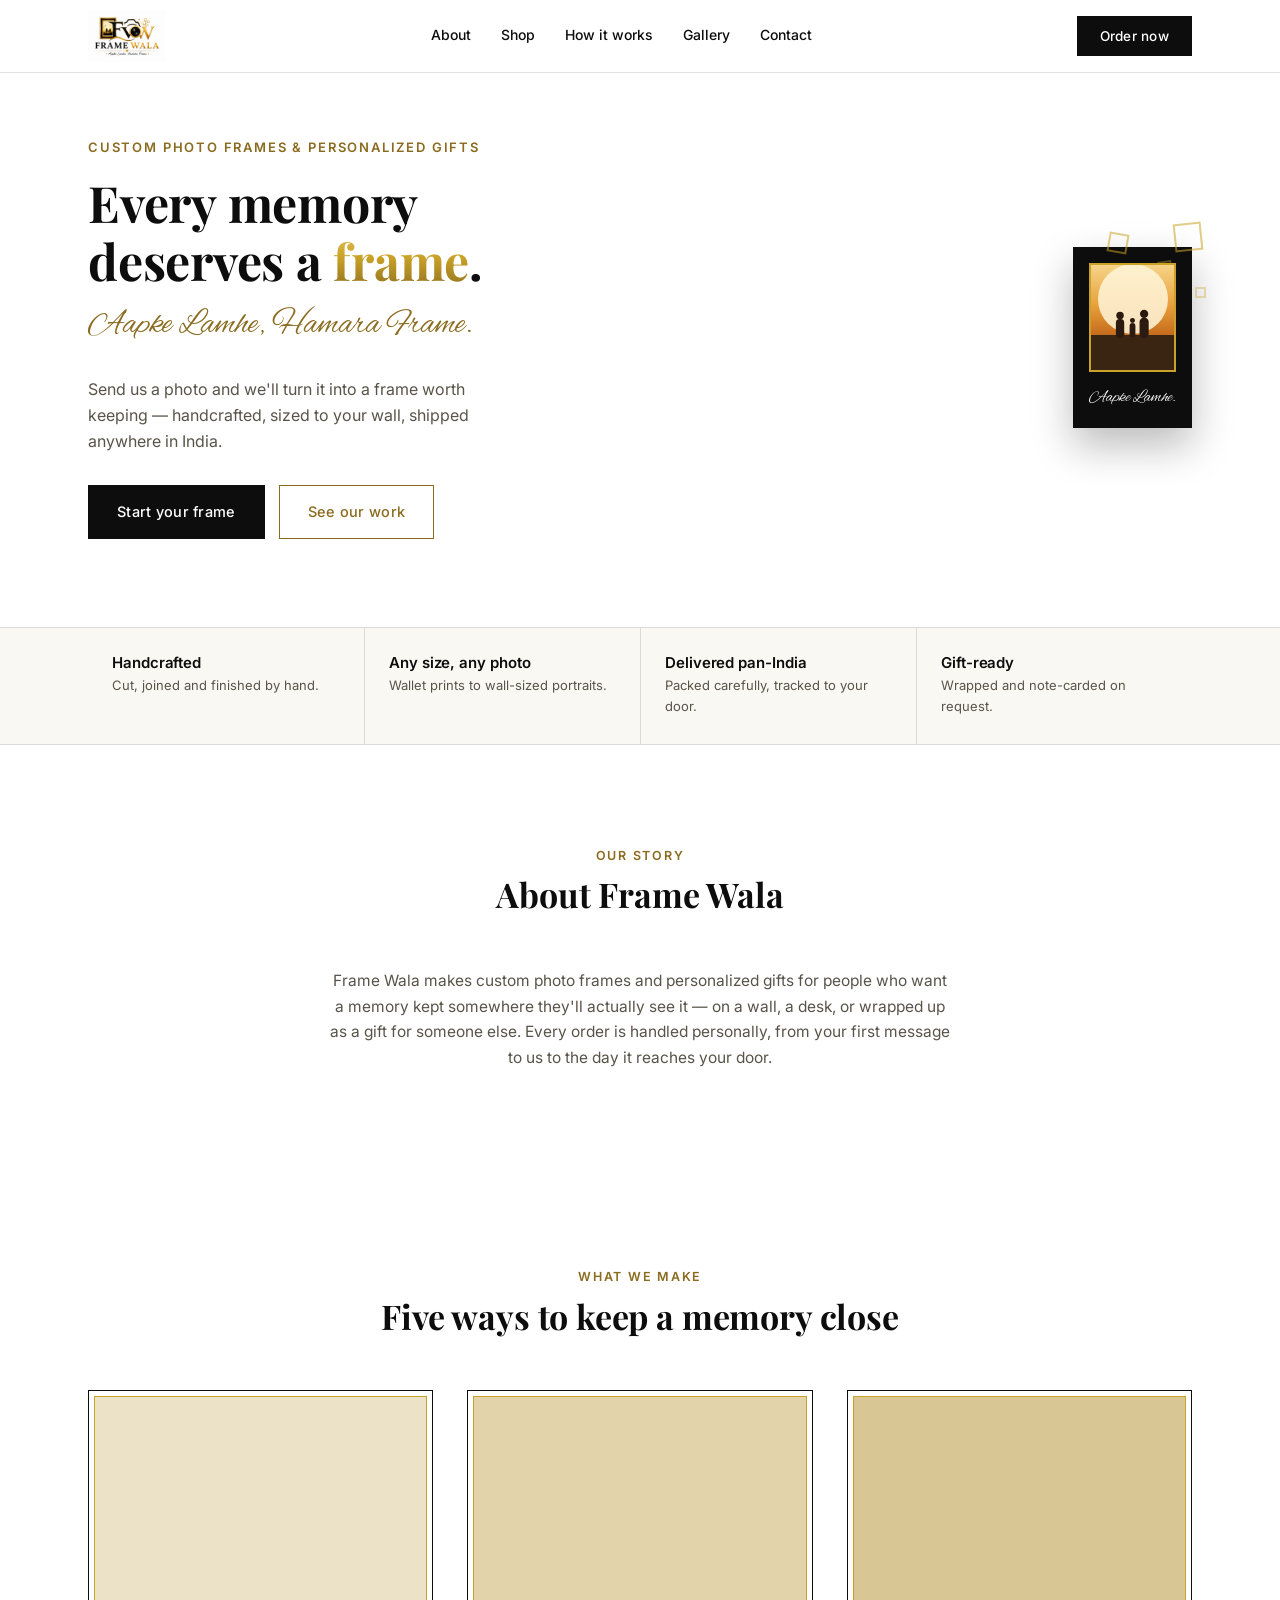
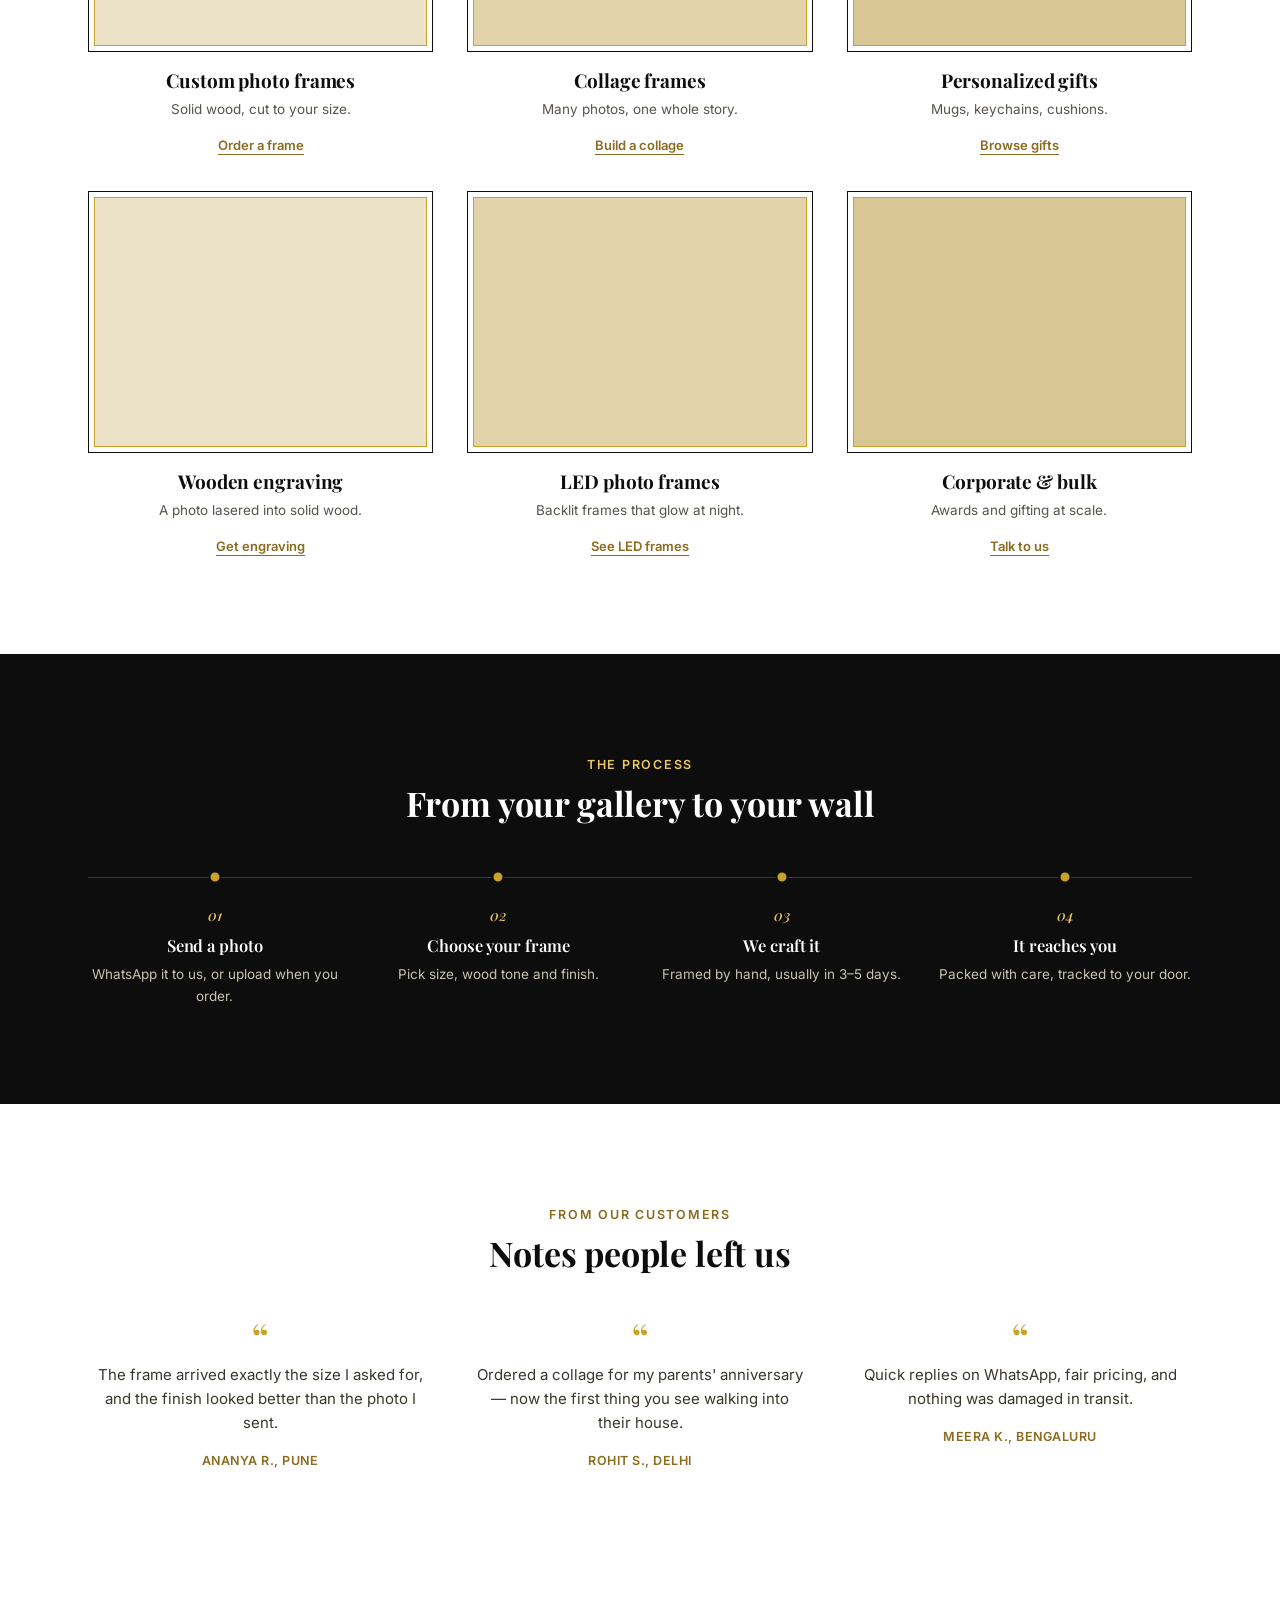
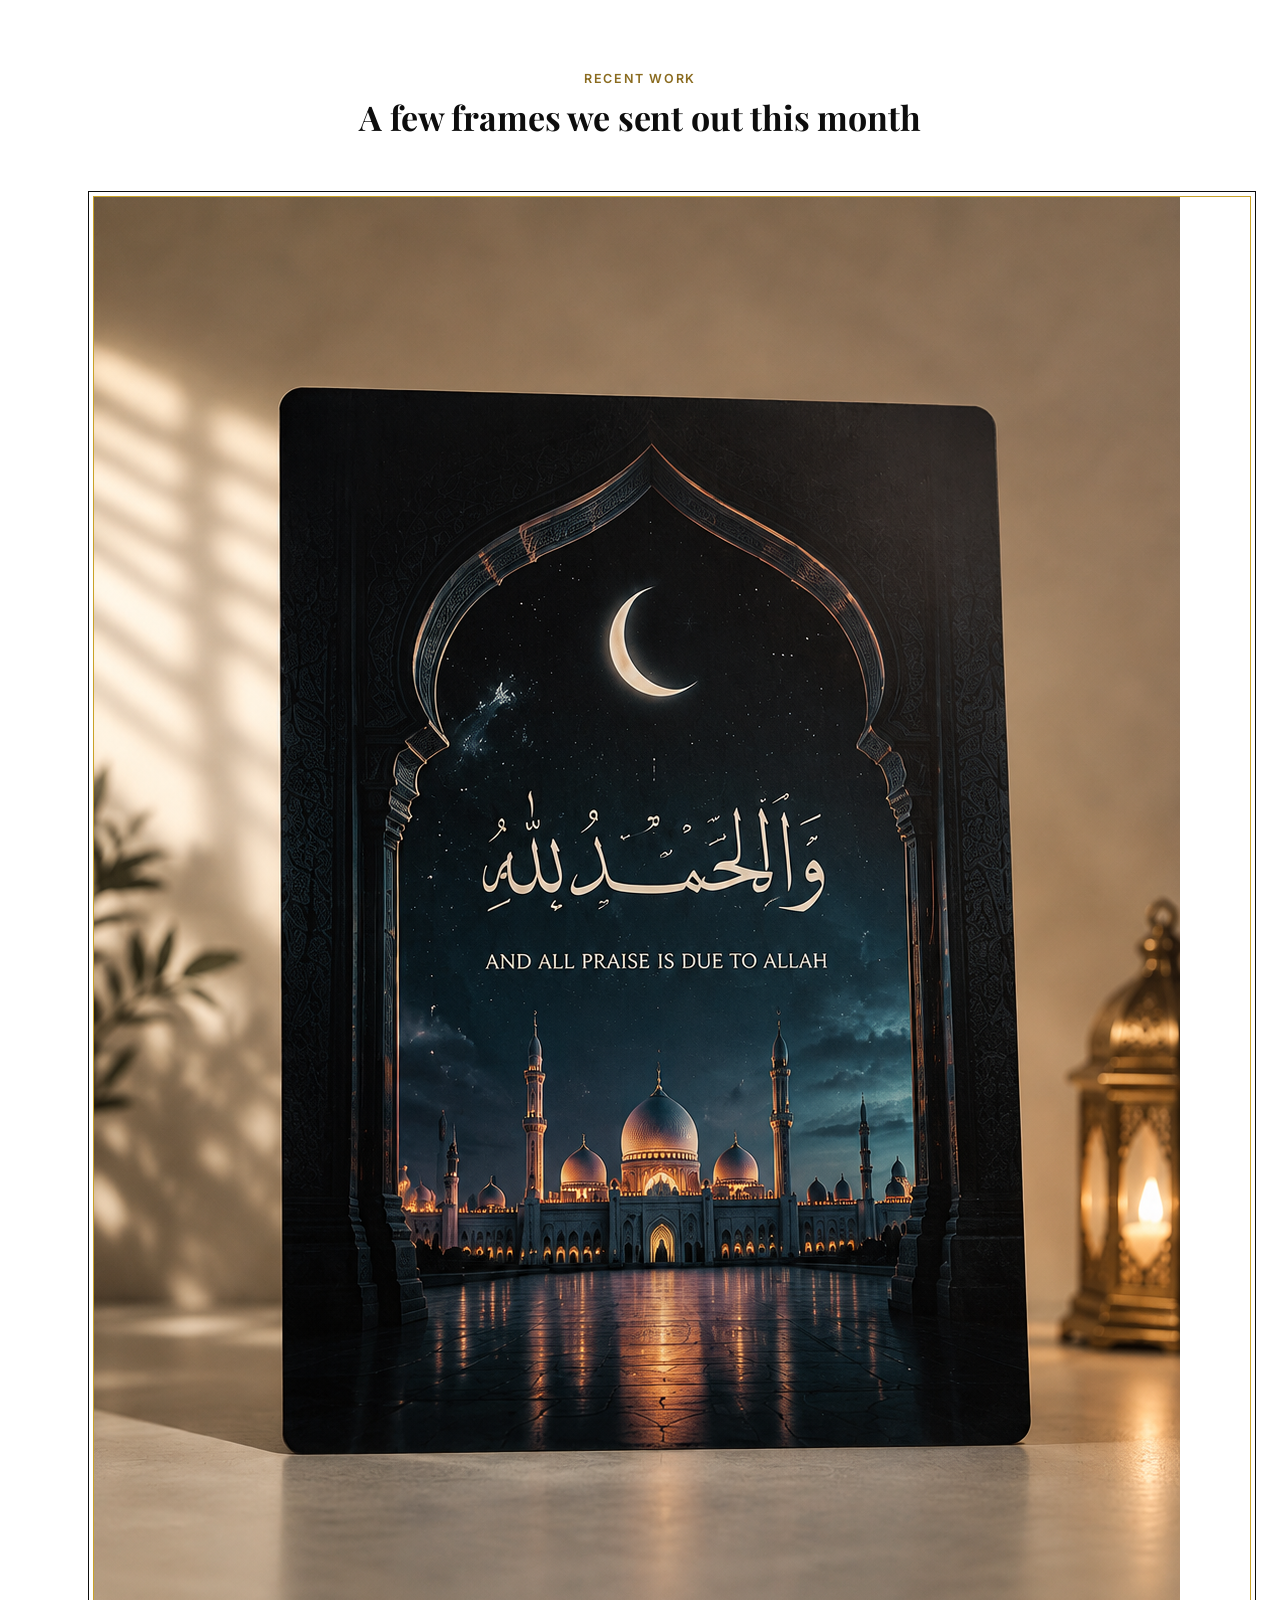
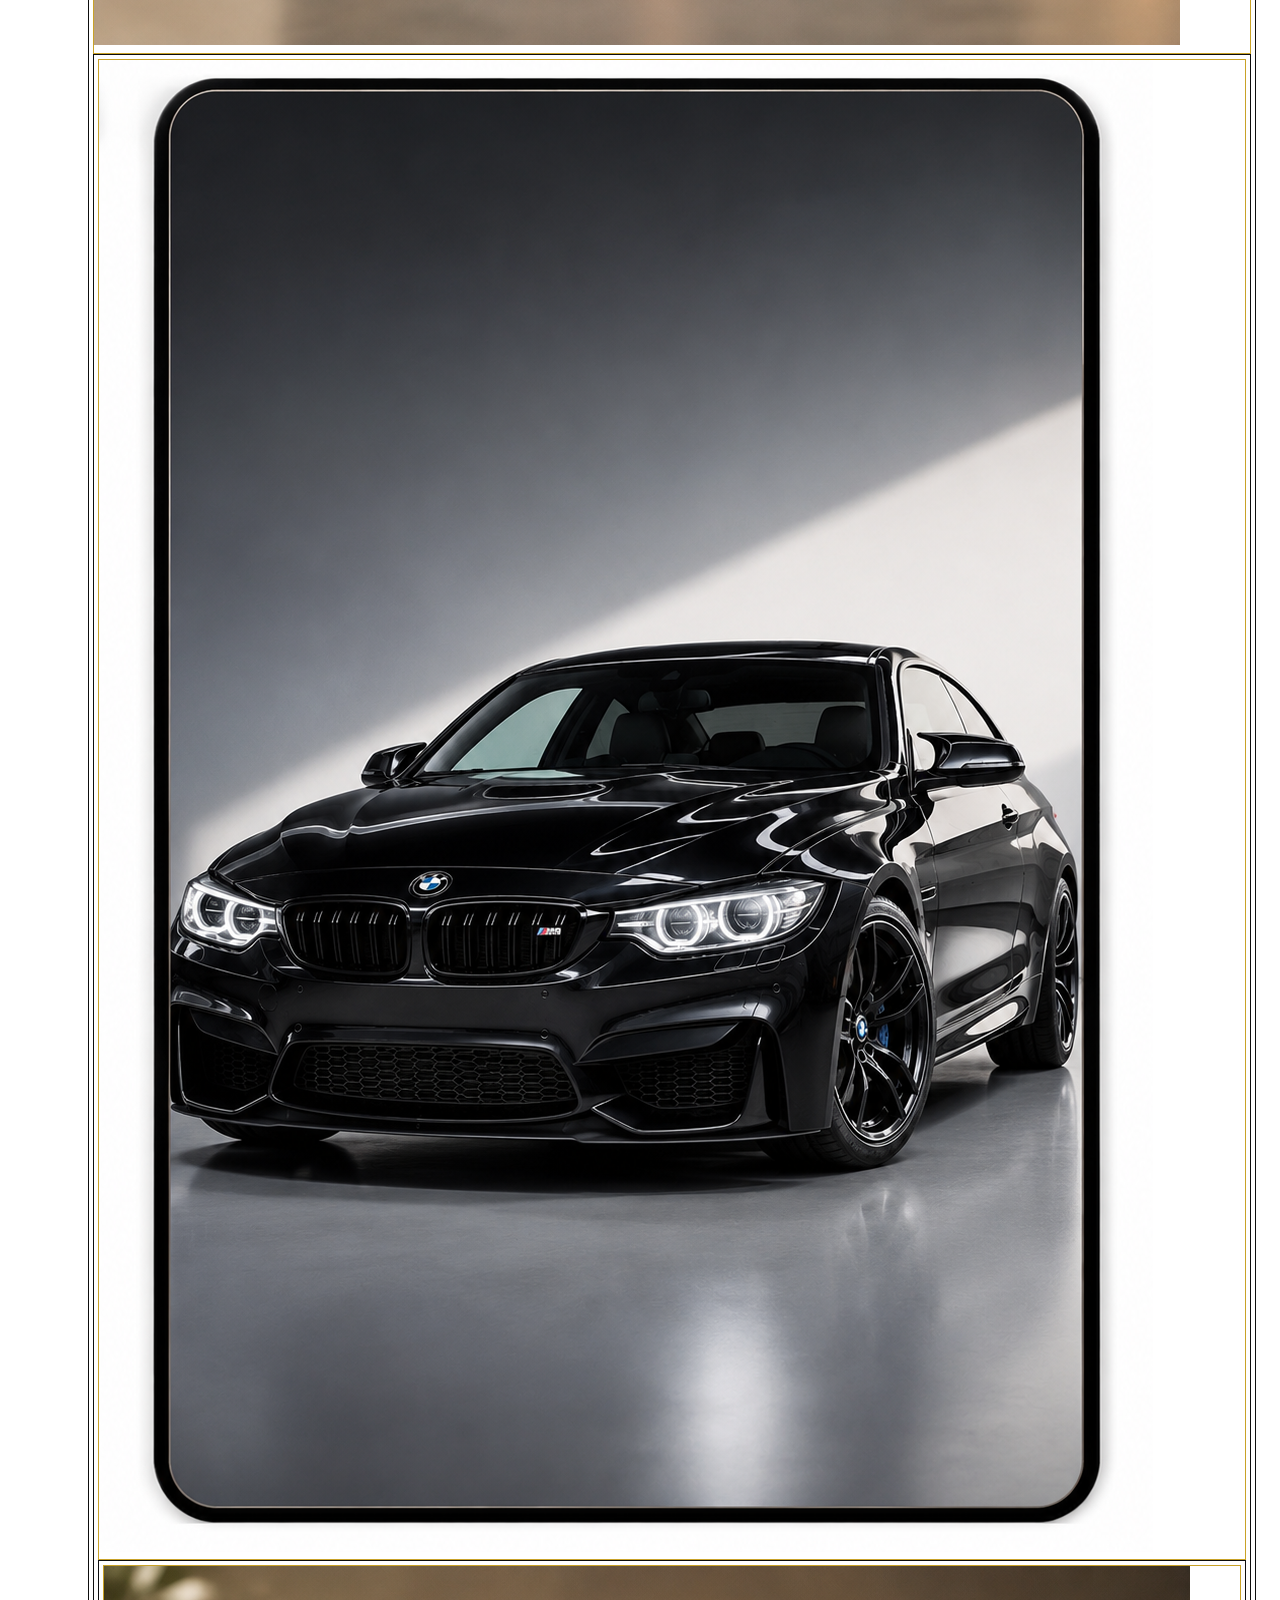
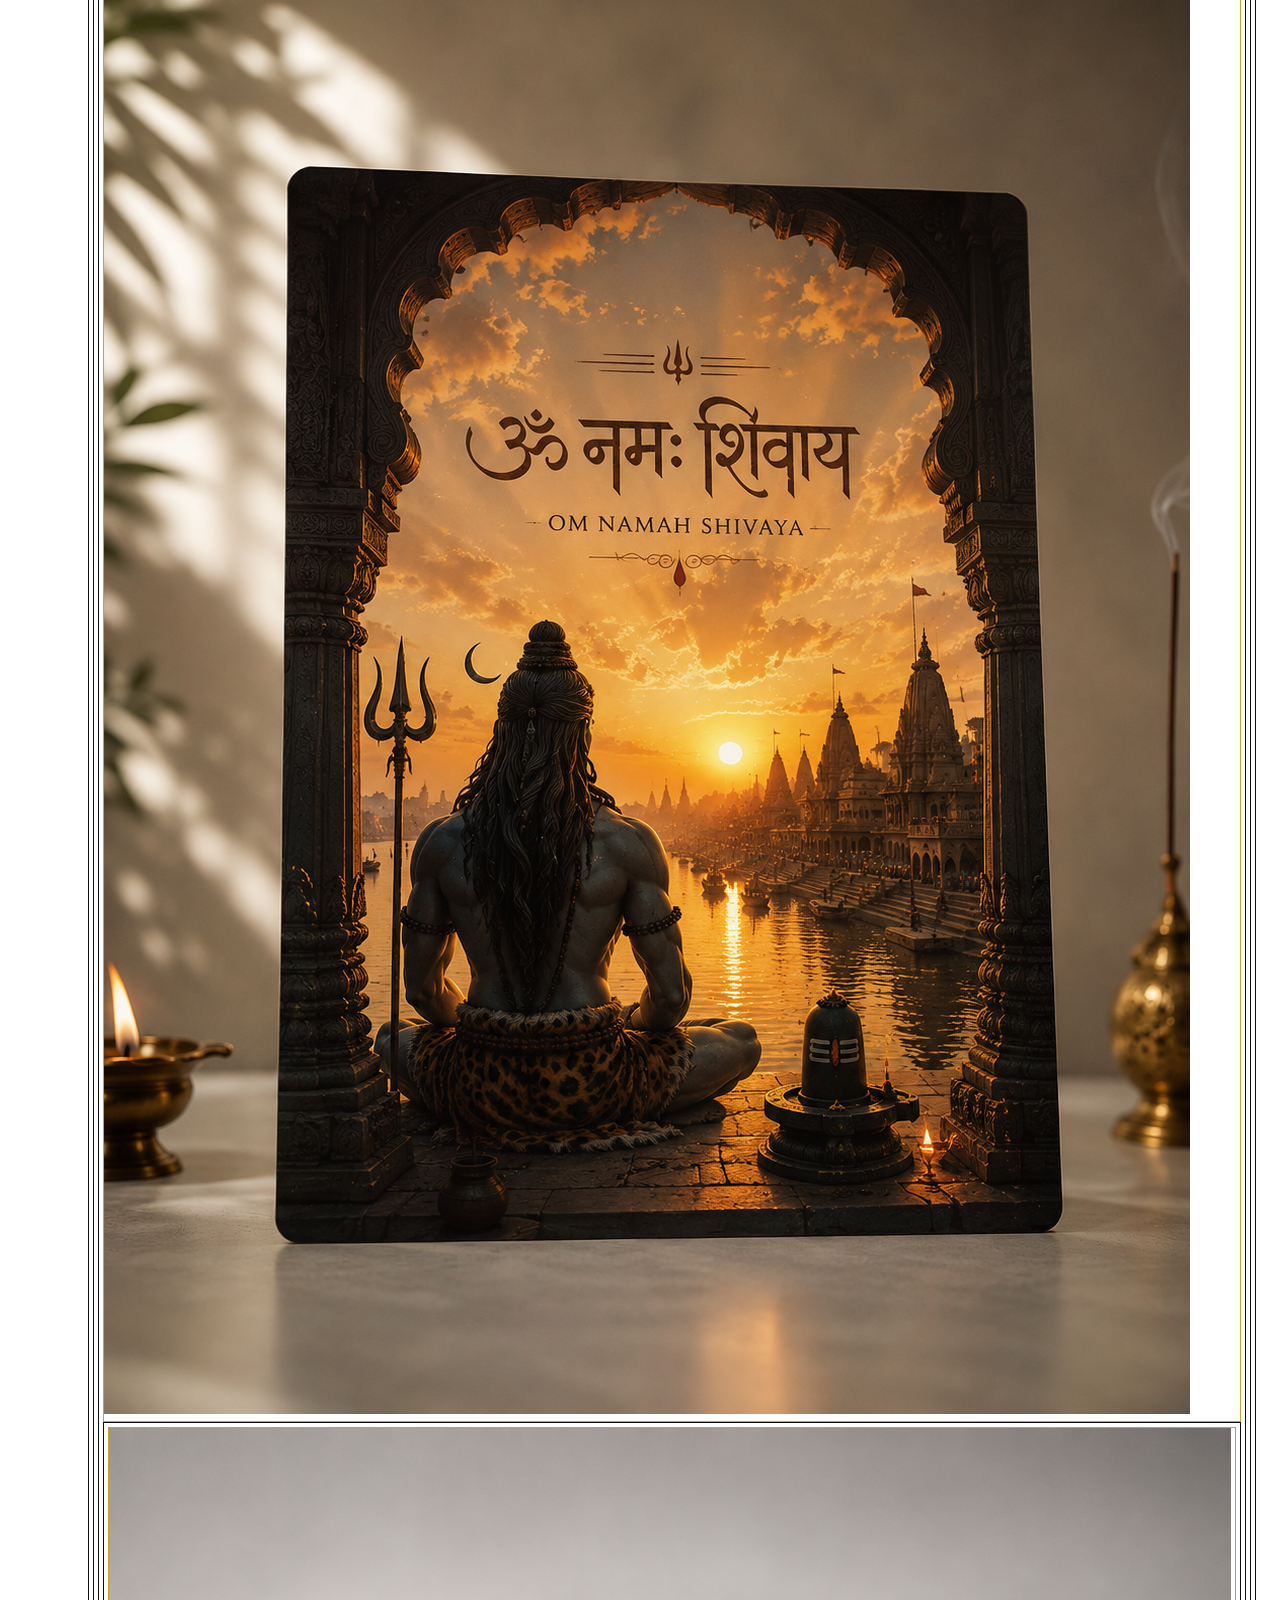
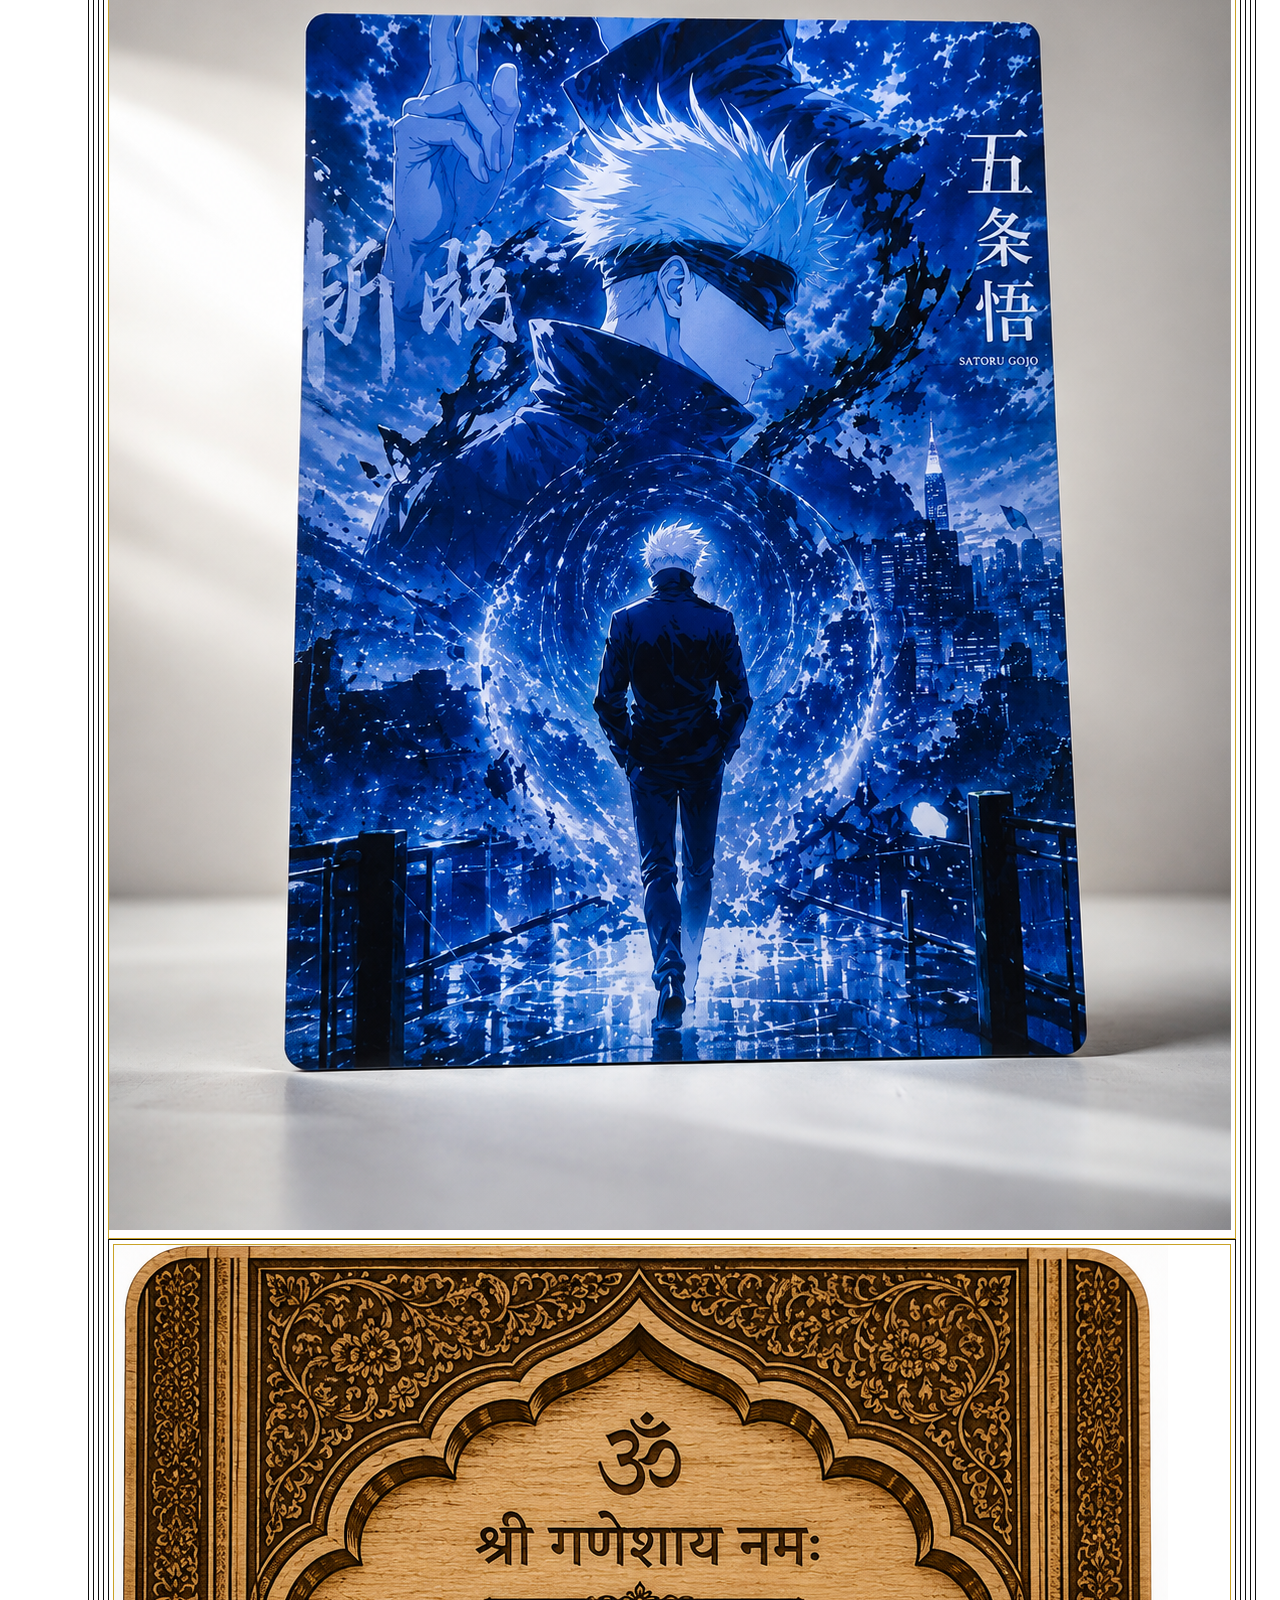
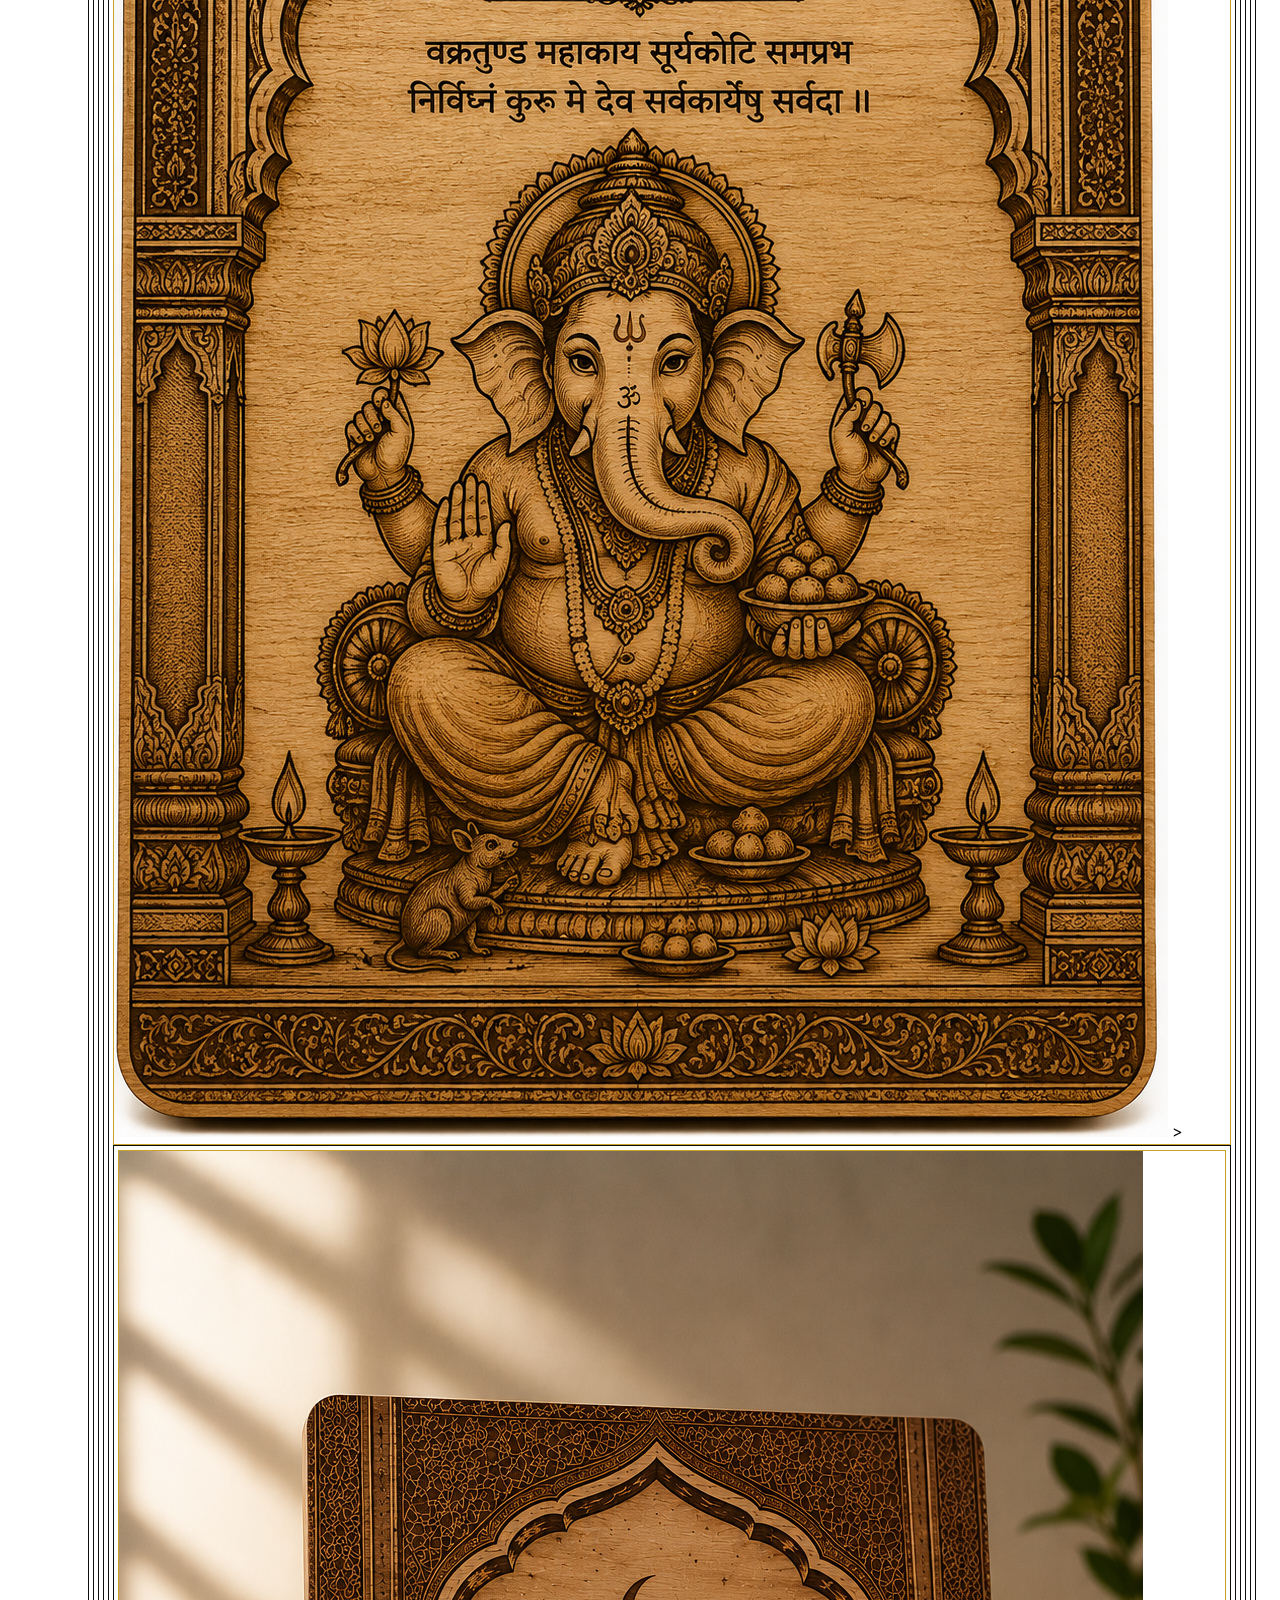
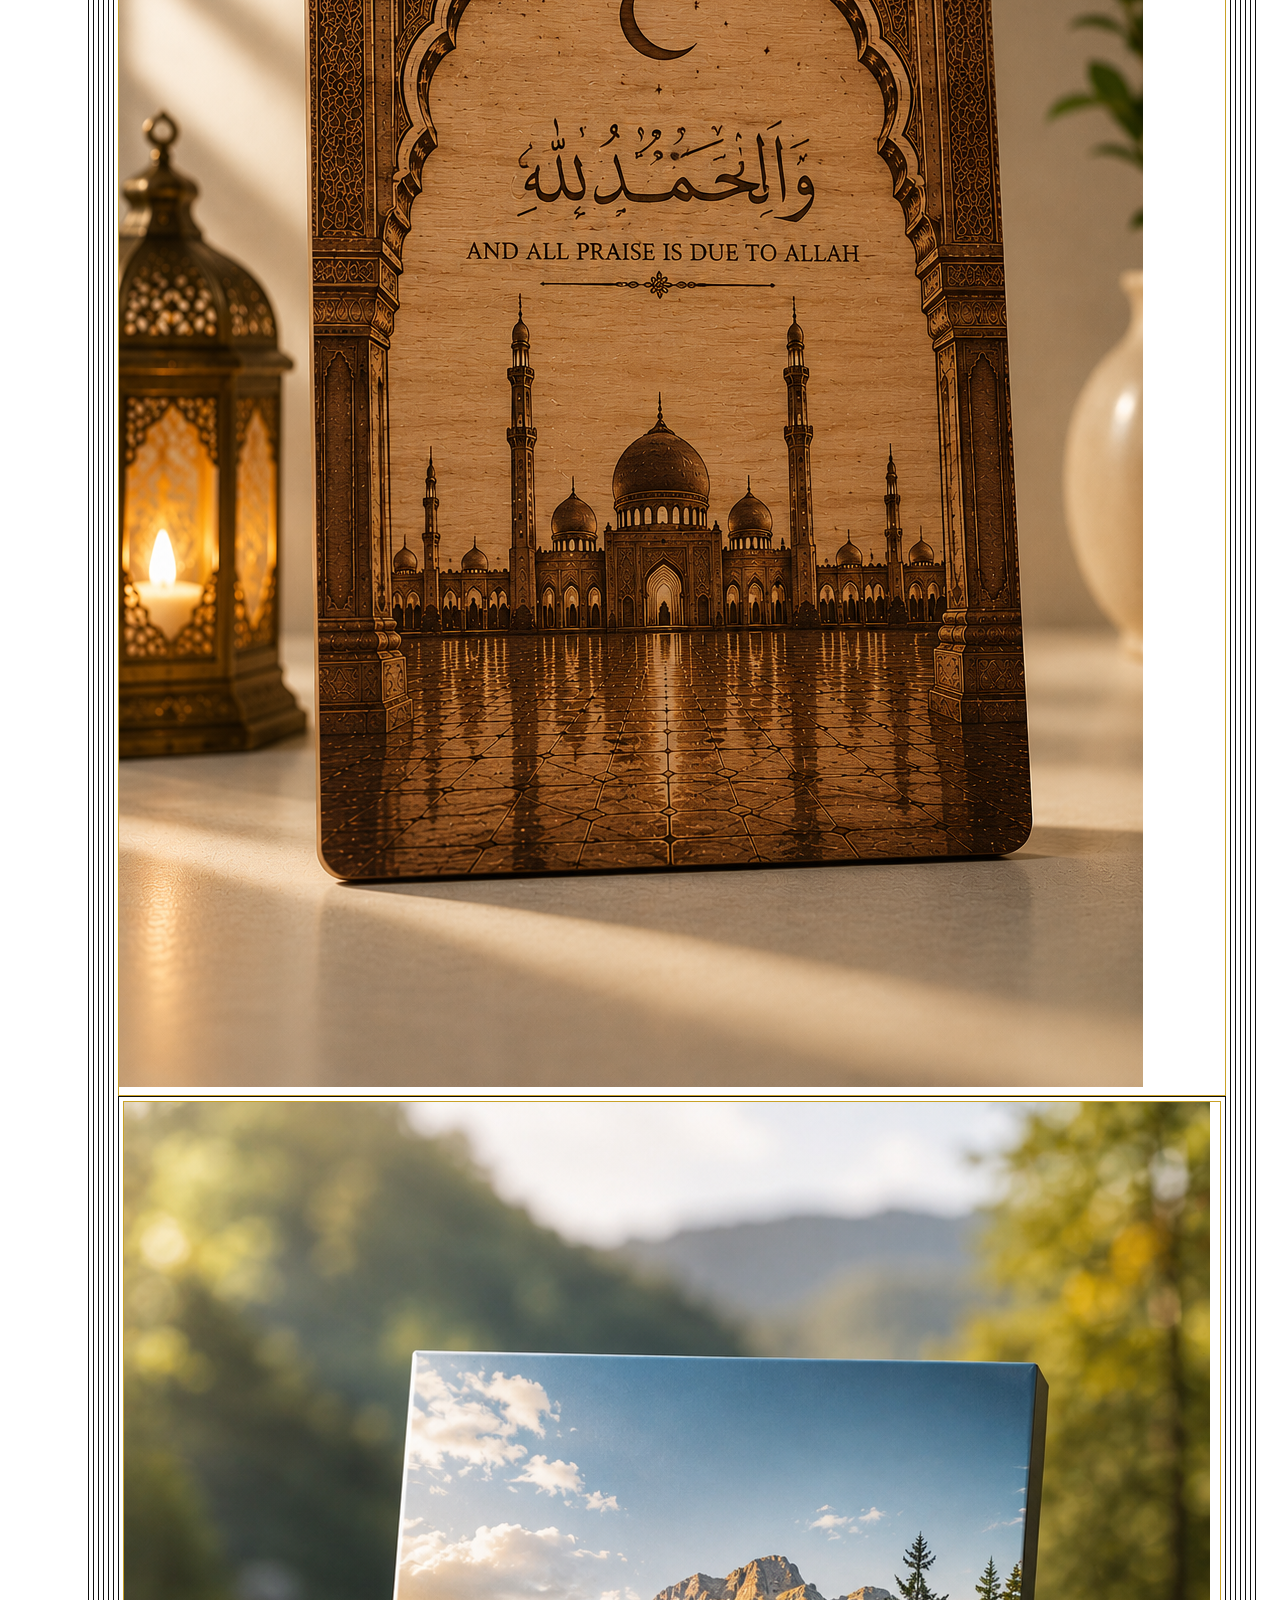
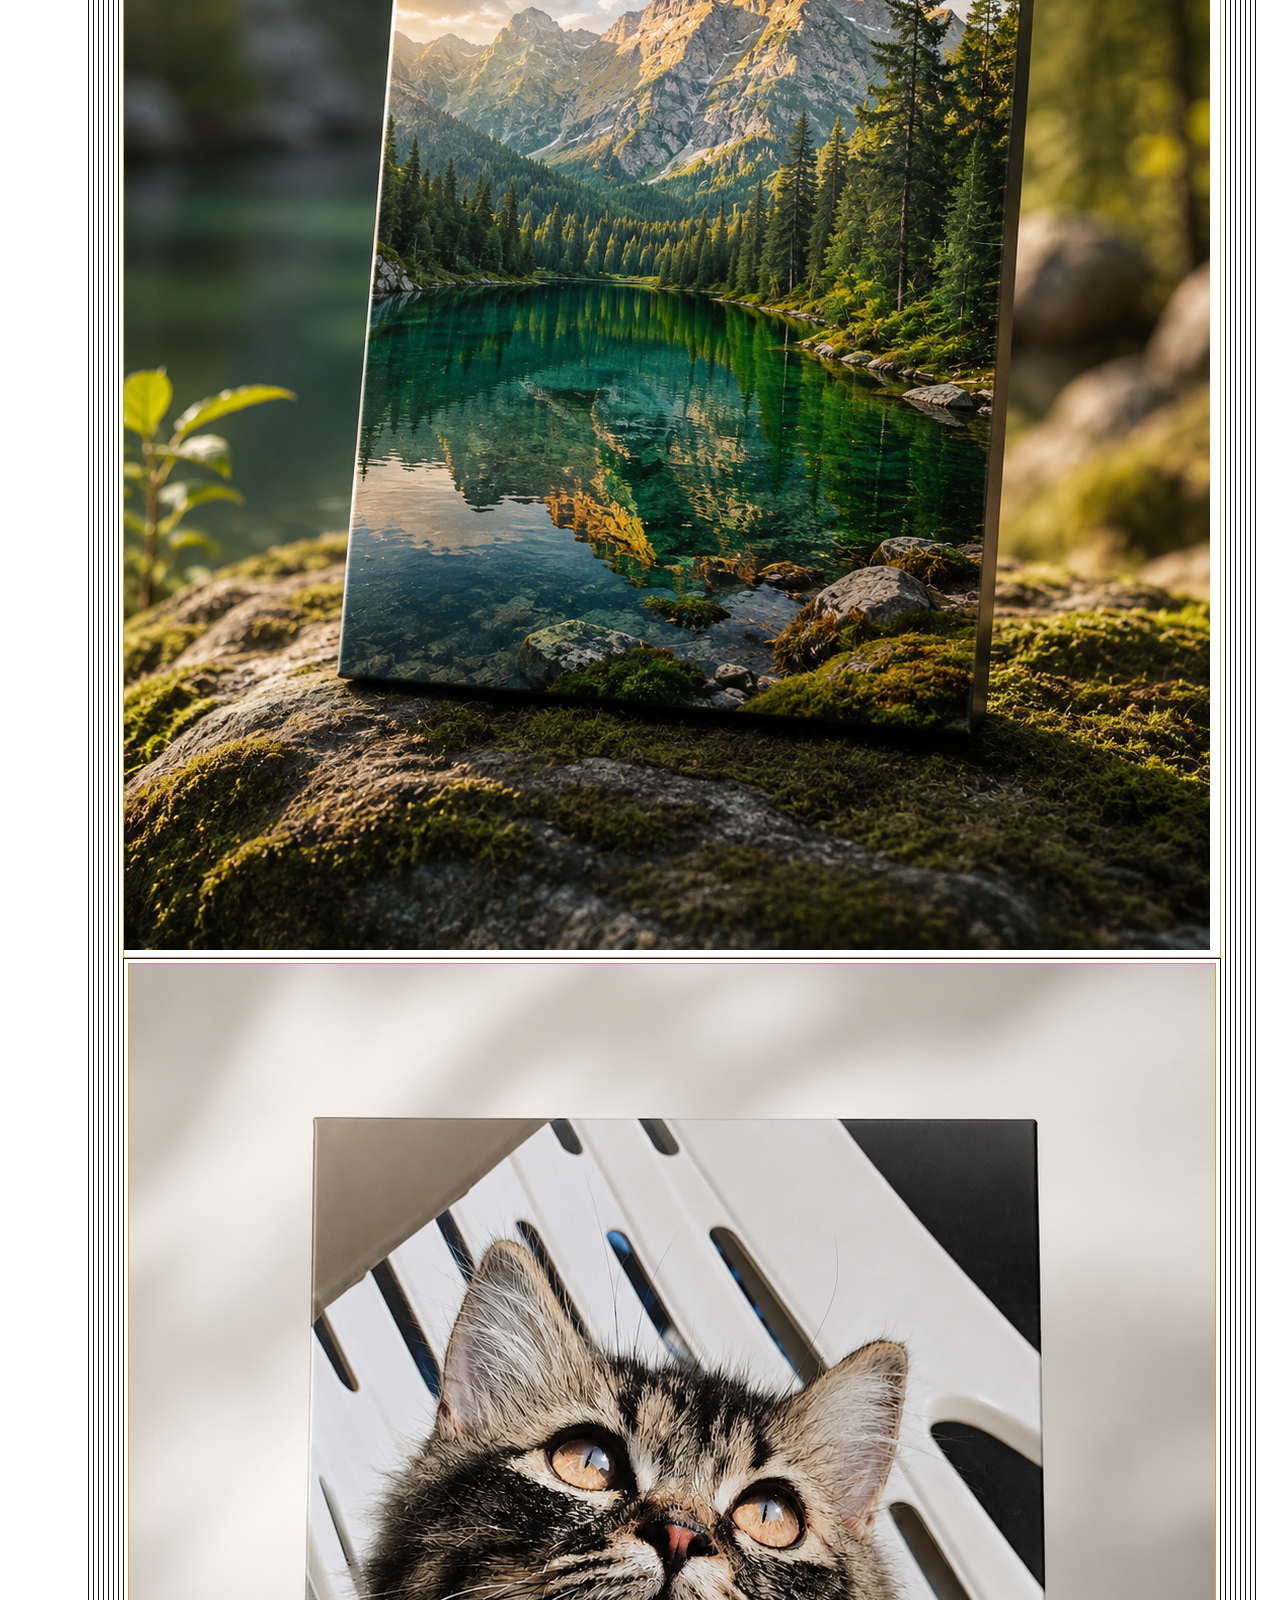
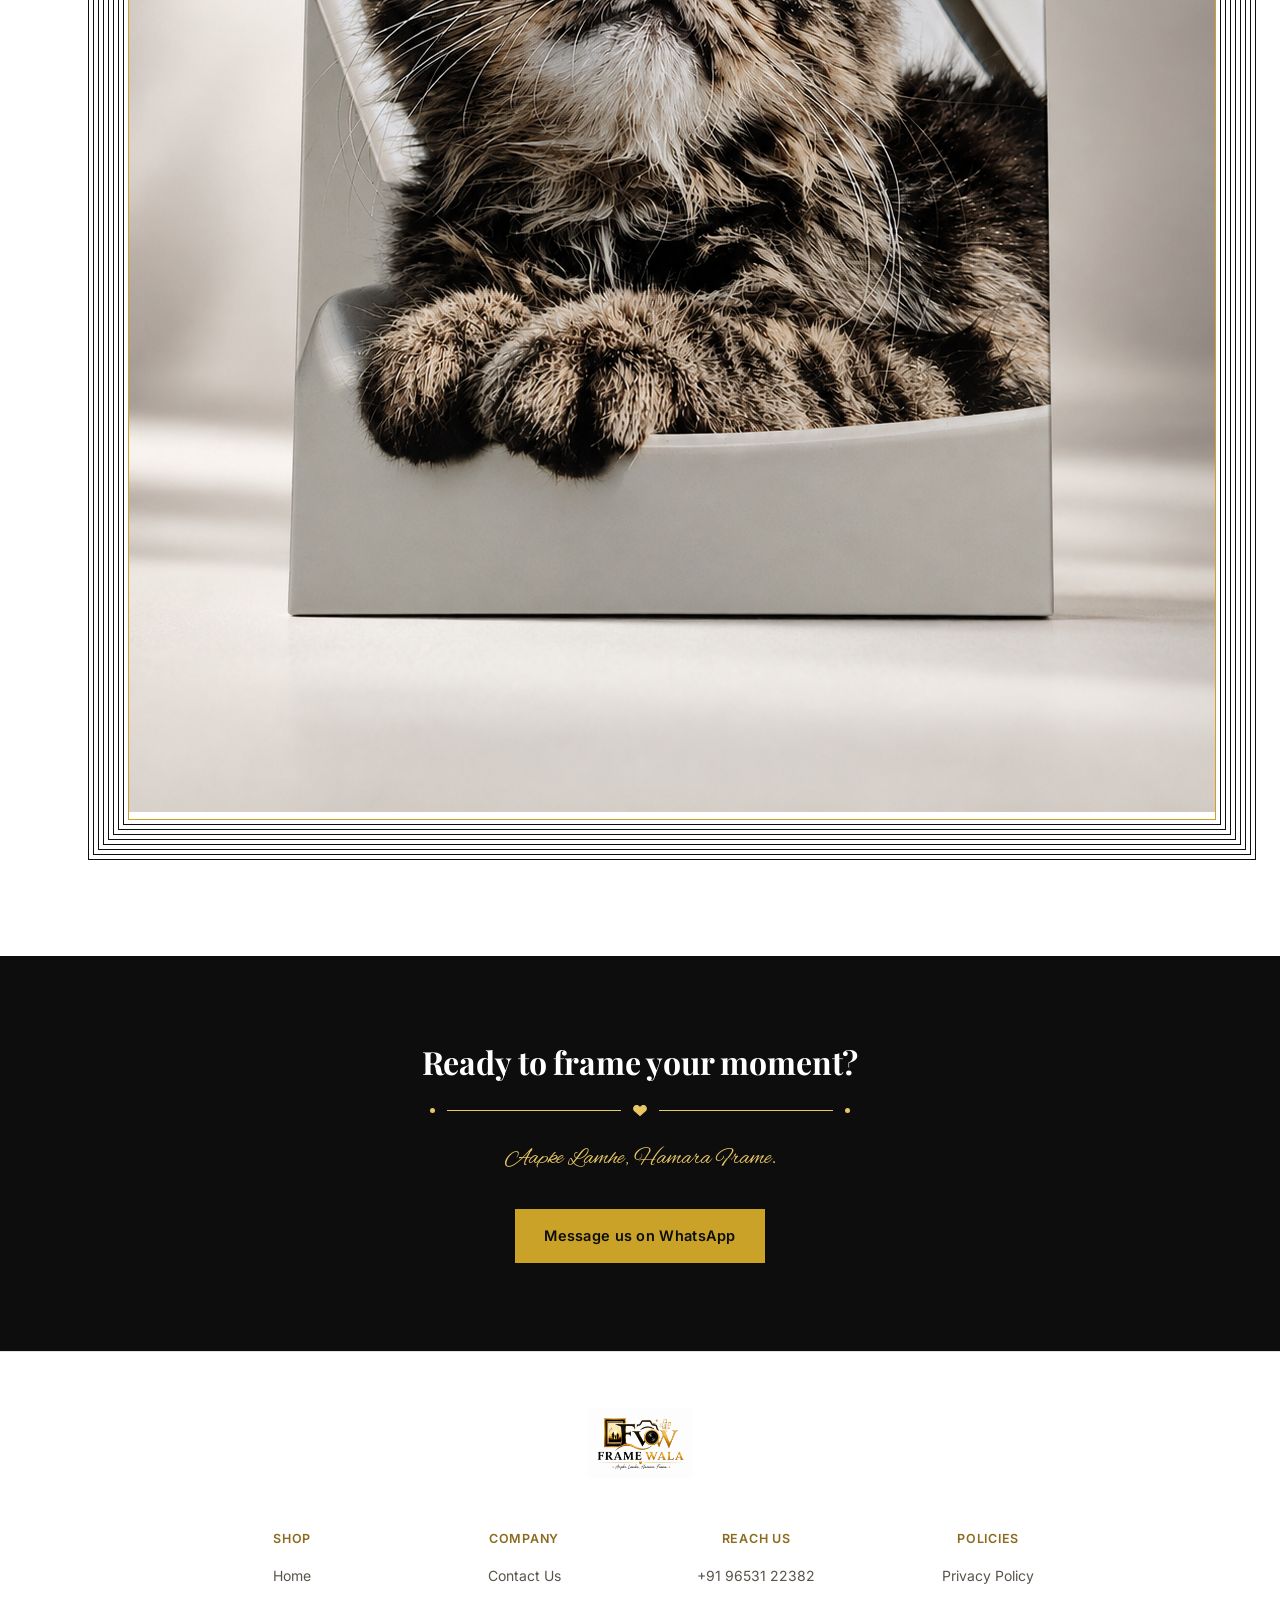
==== commit b03e9cb2: "Update index.html" ====
--- a/index.html
+++ b/index.html
@@ -150,57 +150,47 @@
     <div class="g-frame-inner">
       <img src="file_00000000019c8211876b6bd934fd9e17.png" alt="Custom Metal Photo Frame">
     </div>
-    <button class="gallery-order-btn" onclick="openOrderForm('A4 Metal Photo Frame')">ORDER NOW</button>
-  </div>
+    
 
   <div class="g-frame">
     <div class="g-frame-inner">
       <img src="file_0000000032348211965cdf8206db044e.png" alt="Custom Metal Photo Frame">
     </div>
-    <button class="gallery-order-btn" onclick="openOrderForm('A6 Metal Photo Frame')">ORDER NOW</button>
-  </div>
+    
 
   <div class="g-frame">
     <div class="g-frame-inner">
       <img src="file_000000003fb88211a60d5543ca3bbb0f.png" alt="Custom Metal Photo Frame">
     </div>
-    <button class="gallery-order-btn" onclick="openOrderForm('A4 Metal Photo Frame')">ORDER NOW</button>
-  </div>
+
 
   <div class="g-frame">
     <div class="g-frame-inner">
       <img src="file_00000000691c82118d6063d5ba90efaa.png" alt="Custom Metal Photo Frame">
     </div>
-    <button class="gallery-order-btn" onclick="openOrderForm('A6 Metal Photo Frame')">ORDER NOW</button>
-  </div>
-
+    
   <div class="g-frame">
     <div class="g-frame-inner">
       <img src="file_0000000083248211a58fed3512a8fbee.png" alt="Custom Metal Photo Frame">
-    </div>
-    <button class="gallery-order-btn" onclick="openOrderForm('A4 Metal Photo Frame')">ORDER NOW</button>
-  </div>
-
+    >
+</div>
+  
   <div class="g-frame">
     <div class="g-frame-inner">
       <img src="file_00000000972882088bf3ca9704eee9a5.png" alt="Custom Metal Photo Frame">
     </div>
-    <button class="gallery-order-btn" onclick="openOrderForm('A6 Metal Photo Frame')">ORDER NOW</button>
-  </div>
-
+    
   <div class="g-frame">
     <div class="g-frame-inner">
       <img src="file_00000000a1748211938c8c519df8c54f.png" alt="Custom Metal Photo Frame">
     </div>
-    <button class="gallery-order-btn" onclick="openOrderForm('A4 Metal Photo Frame')">ORDER NOW</button>
-  </div>
+    
 
   <div class="g-frame">
     <div class="g-frame-inner">
       <img src="file_00000000c5a482088fd641efabb6a0ac.png" alt="Custom Metal Photo Frame">
     </div>
-    <button class="gallery-order-btn" onclick="openOrderForm('A6 Metal Photo Frame')">ORDER NOW</button>
-  </div>
+    
 
 </div>
 </section>
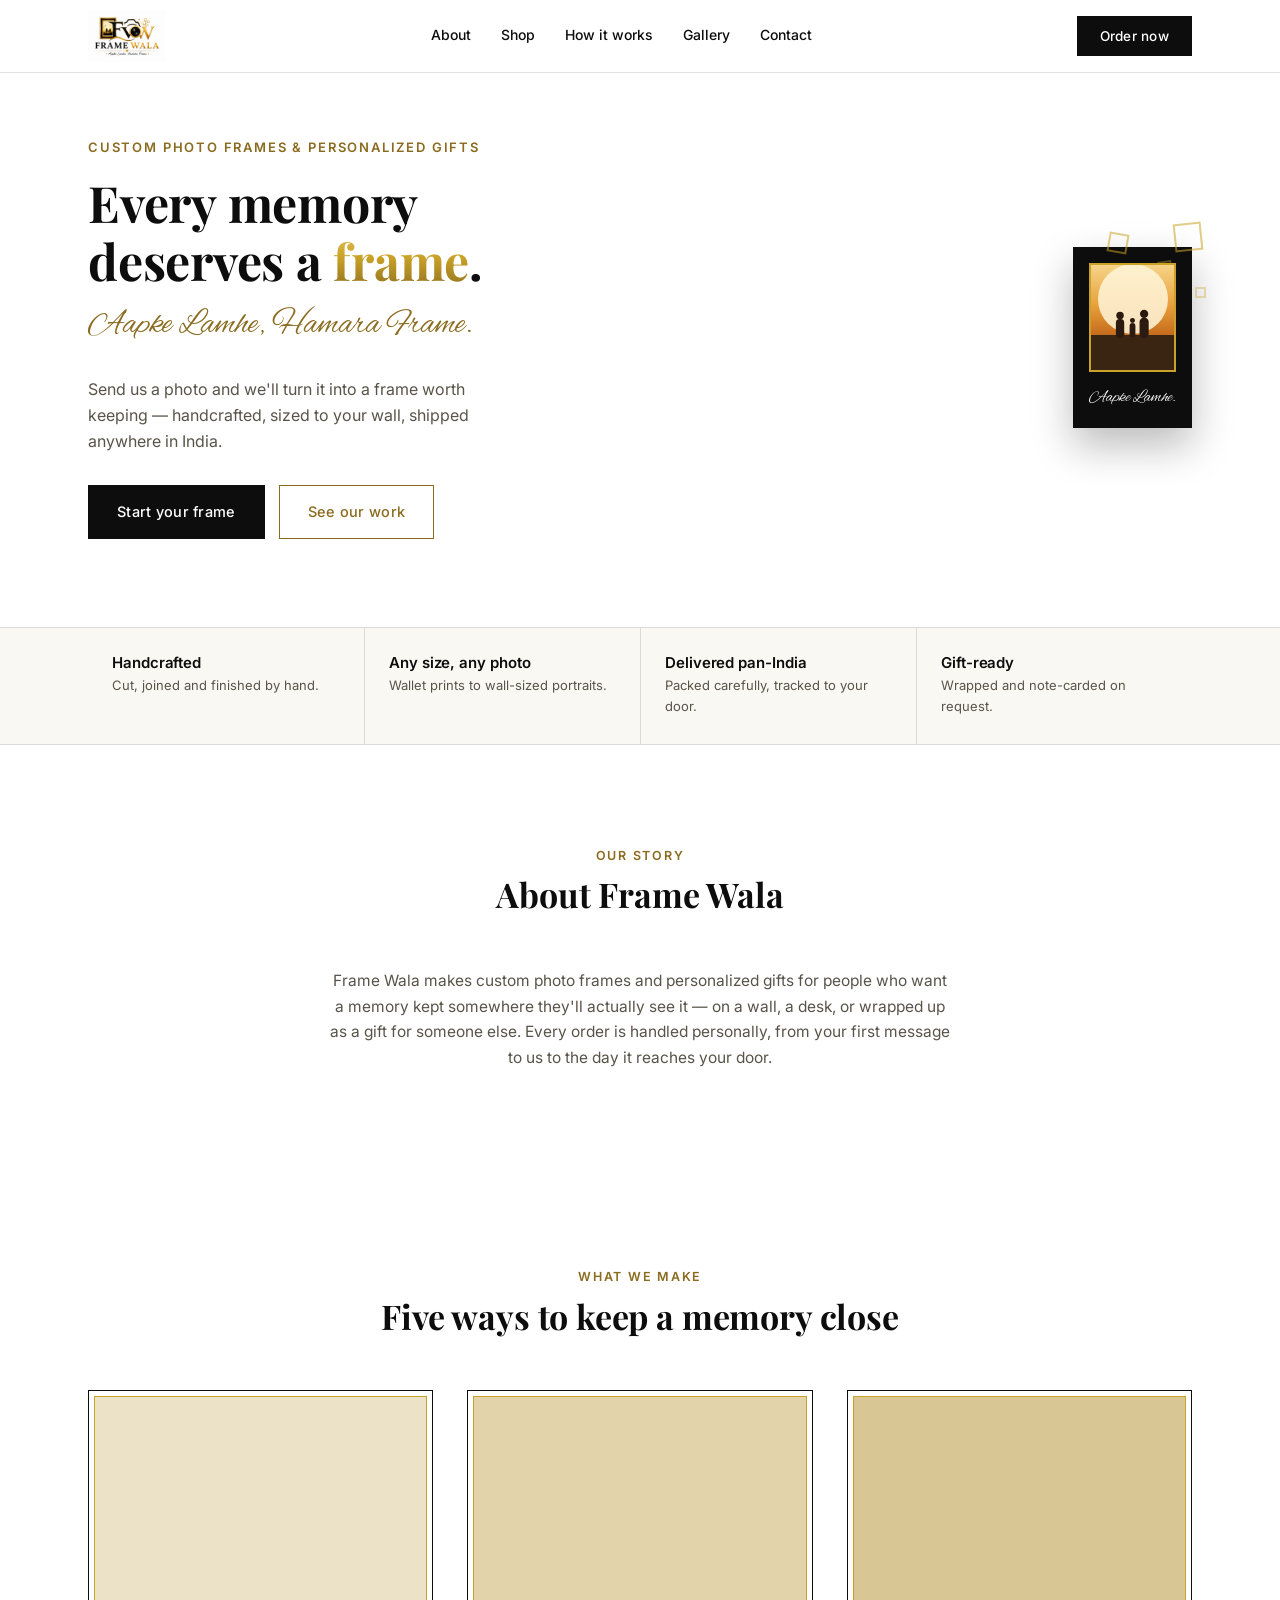
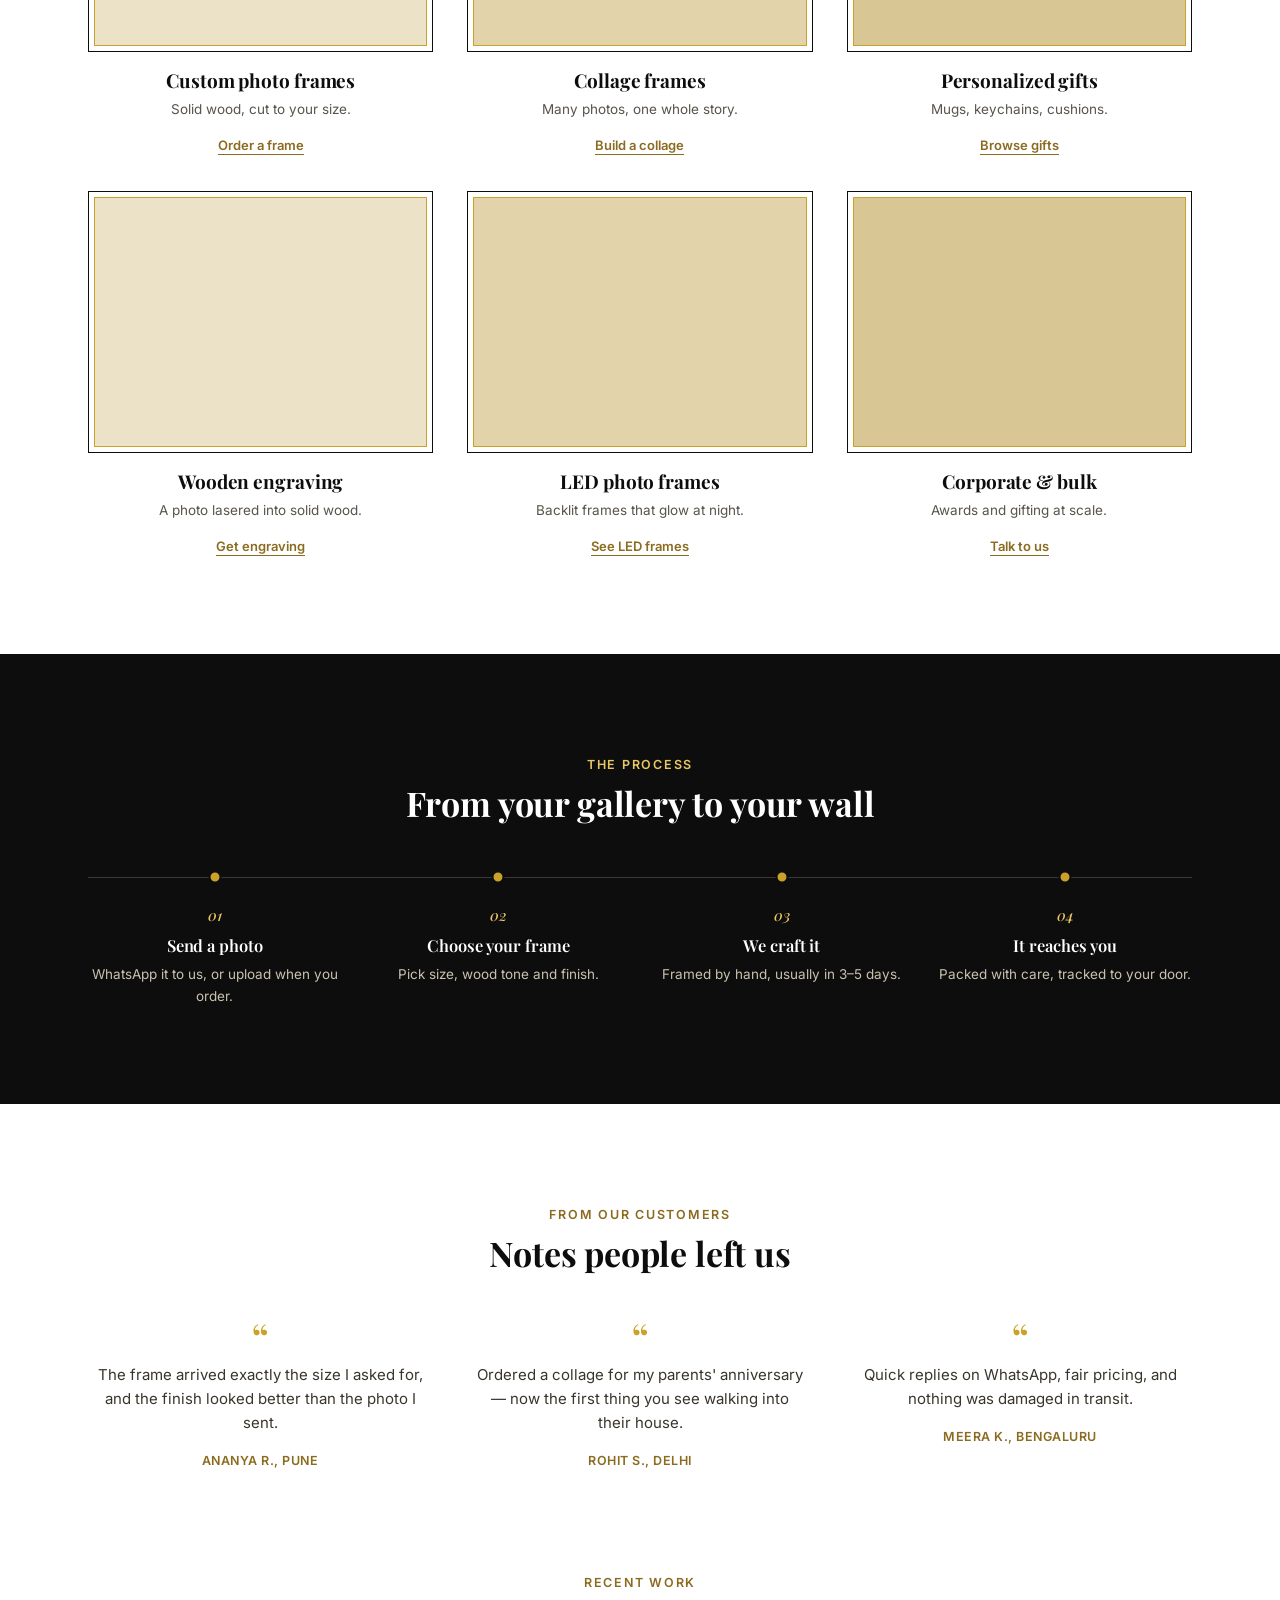
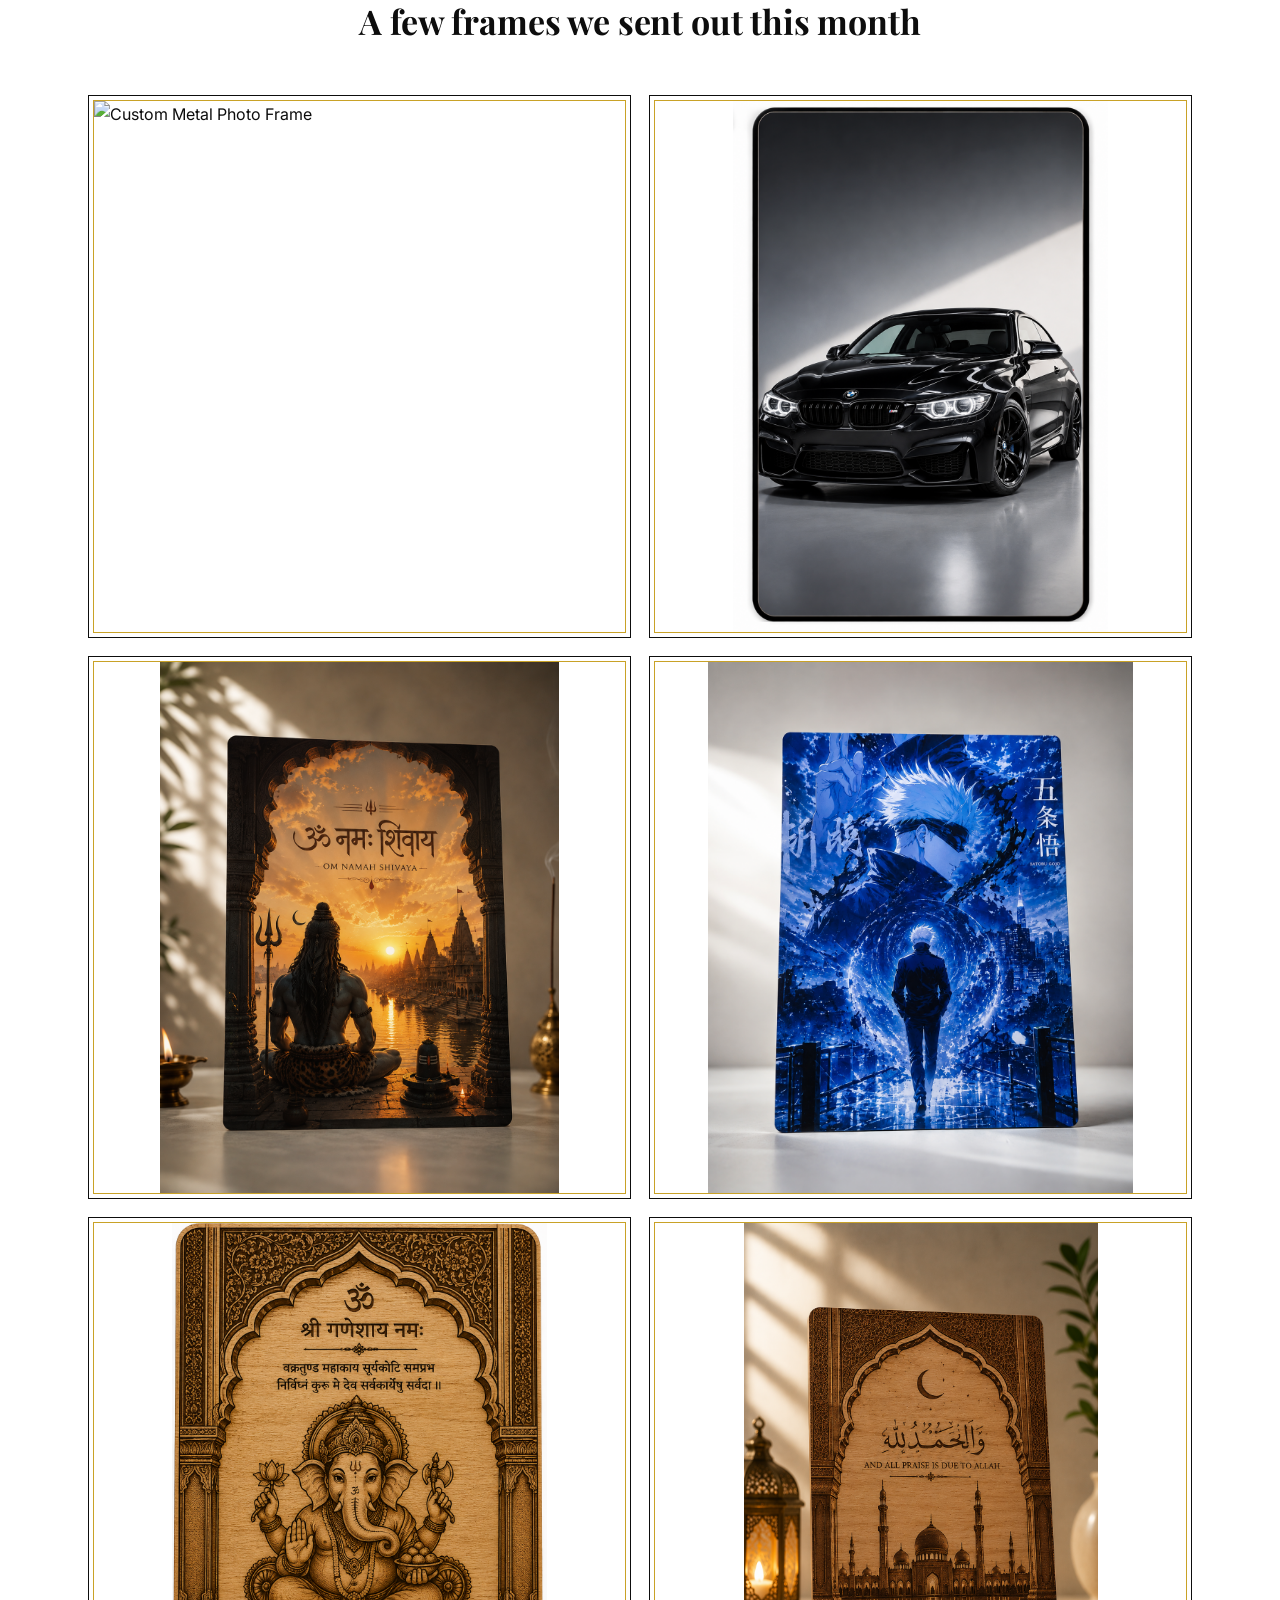
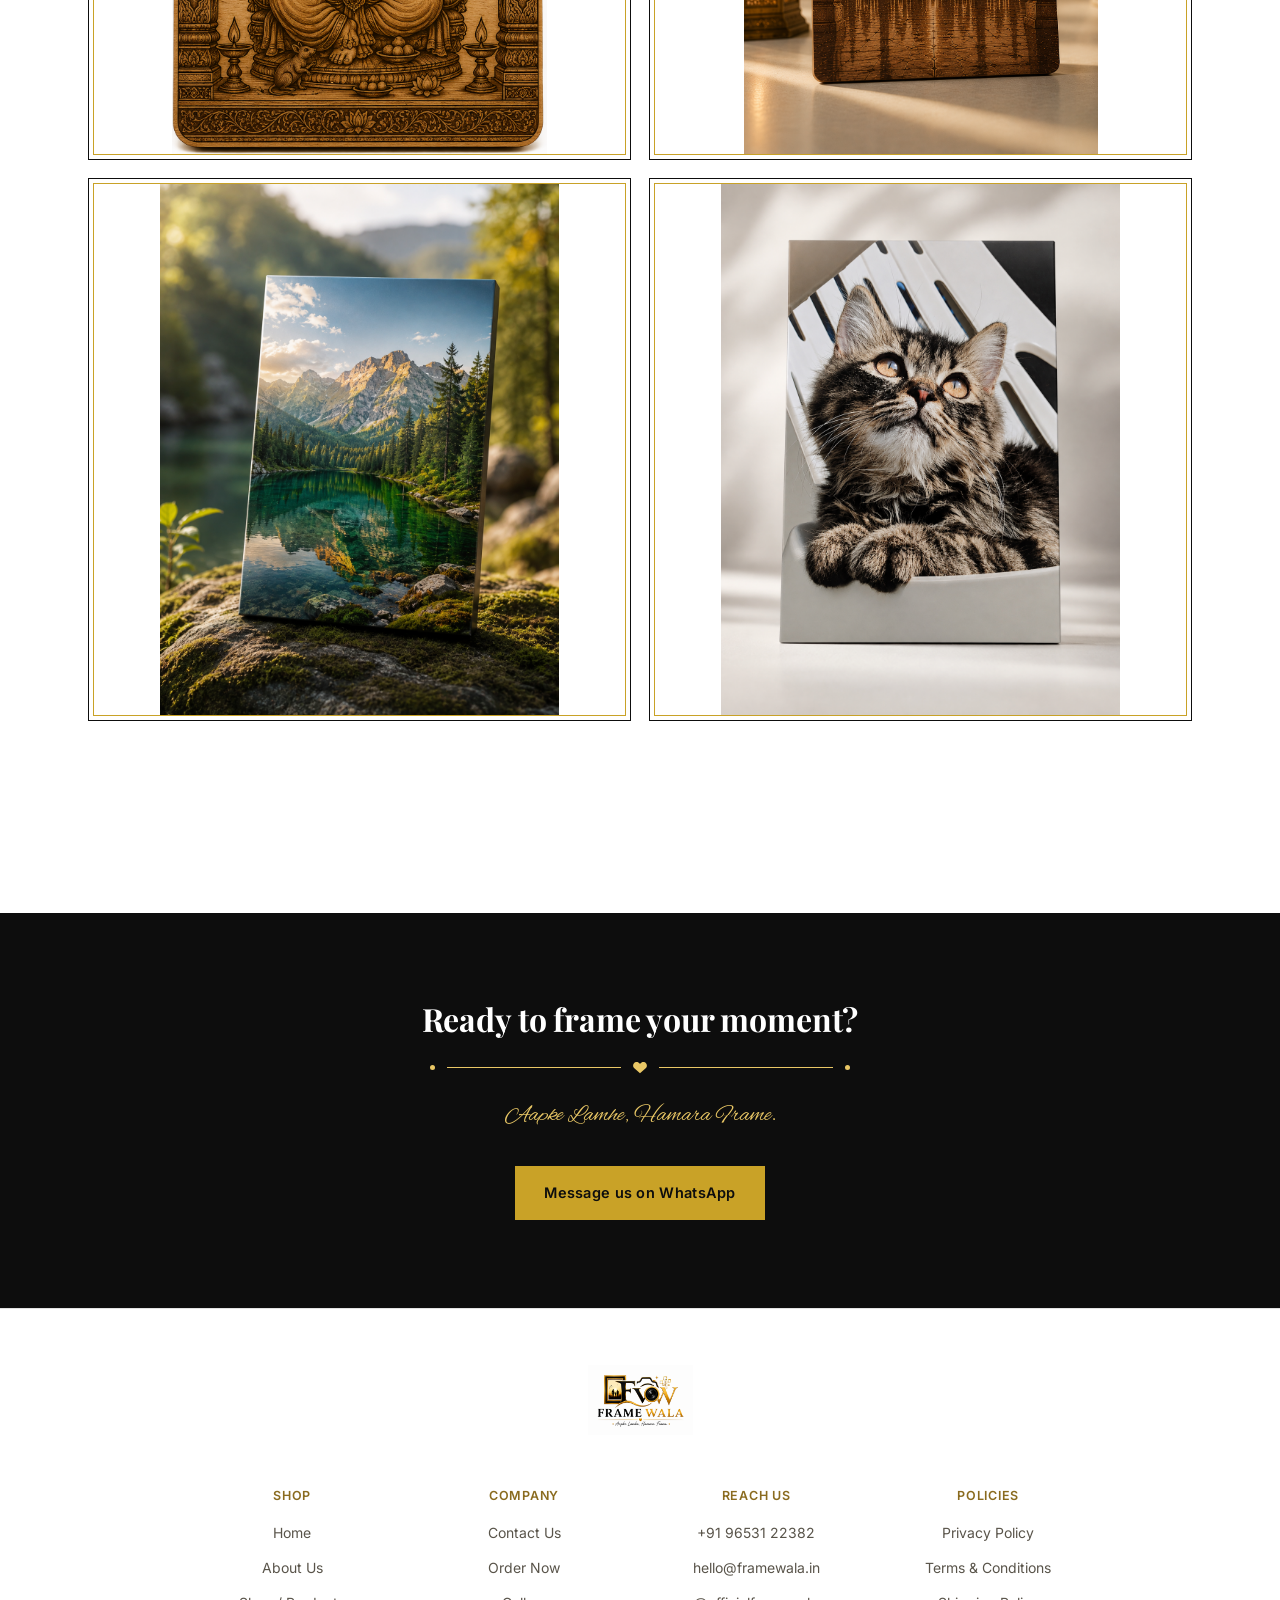
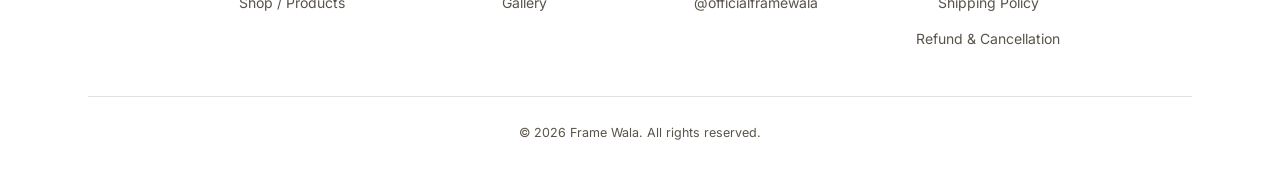
==== commit 4da9efc3: "Update index.html" ====
--- a/index.html
+++ b/index.html
@@ -135,62 +135,67 @@
       <div class="testi"><span class="mark">“</span><blockquote>Quick replies on WhatsApp, fair pricing, and nothing was damaged in transit.</blockquote><cite>MEERA K., BENGALURU</cite></div>
     </div>
   </div>
-</section>
-
 <section id="gallery">
   <div class="wrap">
+
     <div class="section-head">
       <span class="eyebrow">RECENT WORK</span>
       <h2>A few frames we sent out this month</h2>
     </div>
+
     <div class="gallery-grid">
-      <div class="gallery-grid">
-
-  <div class="g-frame">
-    <div class="g-frame-inner">
-      <img src="file_00000000019c8211876b6bd934fd9e17.png" alt="Custom Metal Photo Frame">
-    </div>
-    
-
-  <div class="g-frame">
-    <div class="g-frame-inner">
-      <img src="file_0000000032348211965cdf8206db044e.png" alt="Custom Metal Photo Frame">
-    </div>
-    
-
-  <div class="g-frame">
-    <div class="g-frame-inner">
-      <img src="file_000000003fb88211a60d5543ca3bbb0f.png" alt="Custom Metal Photo Frame">
-    </div>
-
-
-  <div class="g-frame">
-    <div class="g-frame-inner">
-      <img src="file_00000000691c82118d6063d5ba90efaa.png" alt="Custom Metal Photo Frame">
-    </div>
-    
-  <div class="g-frame">
-    <div class="g-frame-inner">
-      <img src="file_0000000083248211a58fed3512a8fbee.png" alt="Custom Metal Photo Frame">
-    >
-</div>
-  
-  <div class="g-frame">
-    <div class="g-frame-inner">
-      <img src="file_00000000972882088bf3ca9704eee9a5.png" alt="Custom Metal Photo Frame">
-    </div>
-    
-  <div class="g-frame">
-    <div class="g-frame-inner">
-      <img src="file_00000000a1748211938c8c519df8c54f.png" alt="Custom Metal Photo Frame">
-    </div>
-    
-
-  <div class="g-frame">
-    <div class="g-frame-inner">
-      <img src="file_00000000c5a482088fd641efabb6a0ac.png" alt="Custom Metal Photo Frame">
-    </div>
-    
+
+      <div class="g-frame">
+        <div class="g-frame-inner">
+          <img src="file_0000000019c8211876b6bd934fd9e17.png" alt="Custom Metal Photo Frame">
+        </div>
+      </div>
+
+      <div class="g-frame">
+        <div class="g-frame-inner">
+          <img src="file_0000000032348211965cdf8206db044e.png" alt="Custom Metal Photo Frame">
+        </div>
+      </div>
+
+      <div class="g-frame">
+        <div class="g-frame-inner">
+          <img src="file_000000003fb88211a60d5543ca3bbb0f.png" alt="Custom Metal Photo Frame">
+        </div>
+      </div>
+
+      <div class="g-frame">
+        <div class="g-frame-inner">
+          <img src="file_00000000691c82118d6063d5ba90efaa.png" alt="Custom Metal Photo Frame">
+        </div>
+      </div>
+
+      <div class="g-frame">
+        <div class="g-frame-inner">
+          <img src="file_0000000083248211a58fed3512a8fbee.png" alt="Custom Metal Photo Frame">
+        </div>
+      </div>
+
+      <div class="g-frame">
+        <div class="g-frame-inner">
+          <img src="file_00000000972882088bf3ca9704eee9a5.png" alt="Custom Metal Photo Frame">
+        </div>
+      </div>
+
+      <div class="g-frame">
+        <div class="g-frame-inner">
+          <img src="file_00000000a1748211938c8c519df8c54f.png" alt="Custom Metal Photo Frame">
+        </div>
+      </div>
+
+      <div class="g-frame">
+        <div class="g-frame-inner">
+          <img src="file_00000000c5a482088fd641efabb6a0ac.png" alt="Custom Metal Photo Frame">
+        </div>
+      </div>
+
+    </div>
+  </div>
+</section>
 
 </div>
 </section>
--- a/style.css
+++ b/style.css
@@ -116,14 +116,96 @@
 .testi blockquote{font-size:15px; color:#3a352c; line-height:1.6;}
 .testi cite{display:block; margin-top:16px; font-style:normal; font-size:12.5px; font-weight:600; letter-spacing:0.04em; color:var(--gold-dark);}
 
+
 /* ---------- Gallery ---------- */
-.gallery-grid{display:grid; grid-template-columns:repeat(4,1fr); gap:18px;}
-.g-frame{border:1px solid var(--ink); padding:4px;}
-.g-frame-inner{border:1px solid var(--gold);}
-.g-fill{aspect-ratio:1/1; background:#e6d9b5;}
-.gallery-grid > div:nth-child(3n+2) .g-fill{background:#d9c896;}
-.gallery-grid > div:nth-child(3n) .g-fill{background:#ece2c8;}
-
+
+.gallery-grid{
+  display:grid;
+  grid-template-columns:repeat(2, 1fr);
+  gap:18px;
+  width:100%;
+}
+
+.gallery-grid .g-frame{
+  border:1px solid var(--ink);
+  padding:4px;
+  background:#fff;
+  width:100%;
+  box-sizing:border-box;
+  position:relative;
+}
+
+.gallery-grid .g-frame-inner{
+  border:1px solid var(--gold);
+  width:100%;
+  aspect-ratio:1 / 1;
+  overflow:hidden;
+  box-sizing:border-box;
+}
+
+.gallery-grid .g-frame-inner img{
+  width:100%;
+  height:100%;
+  object-fit:contain;
+  display:block;
+}
+
+/* Mobile */
+@media(max-width:480px){
+  .gallery-grid{
+    grid-template-columns:repeat(2, 1fr);
+    gap:10px;
+  }
+
+  .gallery-grid .g-frame{
+    padding:3px;
+  }
+}
+/* Gallery layout fix */
+section#gallery{
+  display:block;
+  width:100%;
+  overflow:hidden;
+  clear:both;
+}
+
+section#gallery .wrap{
+  display:block;
+  width:100%;
+}
+
+.gallery-grid{
+  position:relative;
+  display:grid;
+  width:100%;
+  grid-template-columns:repeat(2, minmax(0, 1fr));
+  gap:18px;
+  clear:both;
+}
+
+.gallery-grid .g-frame{
+  position:relative;
+  display:block;
+  width:100%;
+  height:auto;
+  box-sizing:border-box;
+}
+
+.gallery-grid .g-frame-inner{
+  position:relative;
+  display:block;
+  width:100%;
+  height:auto;
+  aspect-ratio:1 / 1;
+  overflow:hidden;
+}
+
+.gallery-grid .g-frame-inner img{
+  display:block;
+  width:100%;
+  height:100%;
+  object-fit:contain;
+}
 /* ---------- CTA band ---------- */
 .cta-band{background:var(--ink); color:#fff; text-align:center; padding:88px 0;}
 .cta-band h2{color:#fff; font-size:32px; margin-bottom:6px;}
@@ -202,20 +284,4 @@
   section{padding:60px 0;}
   .form-2col{grid-template-columns:1fr;}
   .modal-panel-inner{padding:26px 18px 22px;}
-.gallery-grid .g-frame {
-  width: 180px;
-  height: 180px;
-}
-
-.gallery-grid .g-frame-inner {
-  width: 100%;
-  height: 100%;
-  overflow: hidden;
-}
-
-.gallery-grid .g-frame-inner img {
-  width: 100%;
-  height: 100%;
-  object-fit: contain;
-  display: block;
-}
+
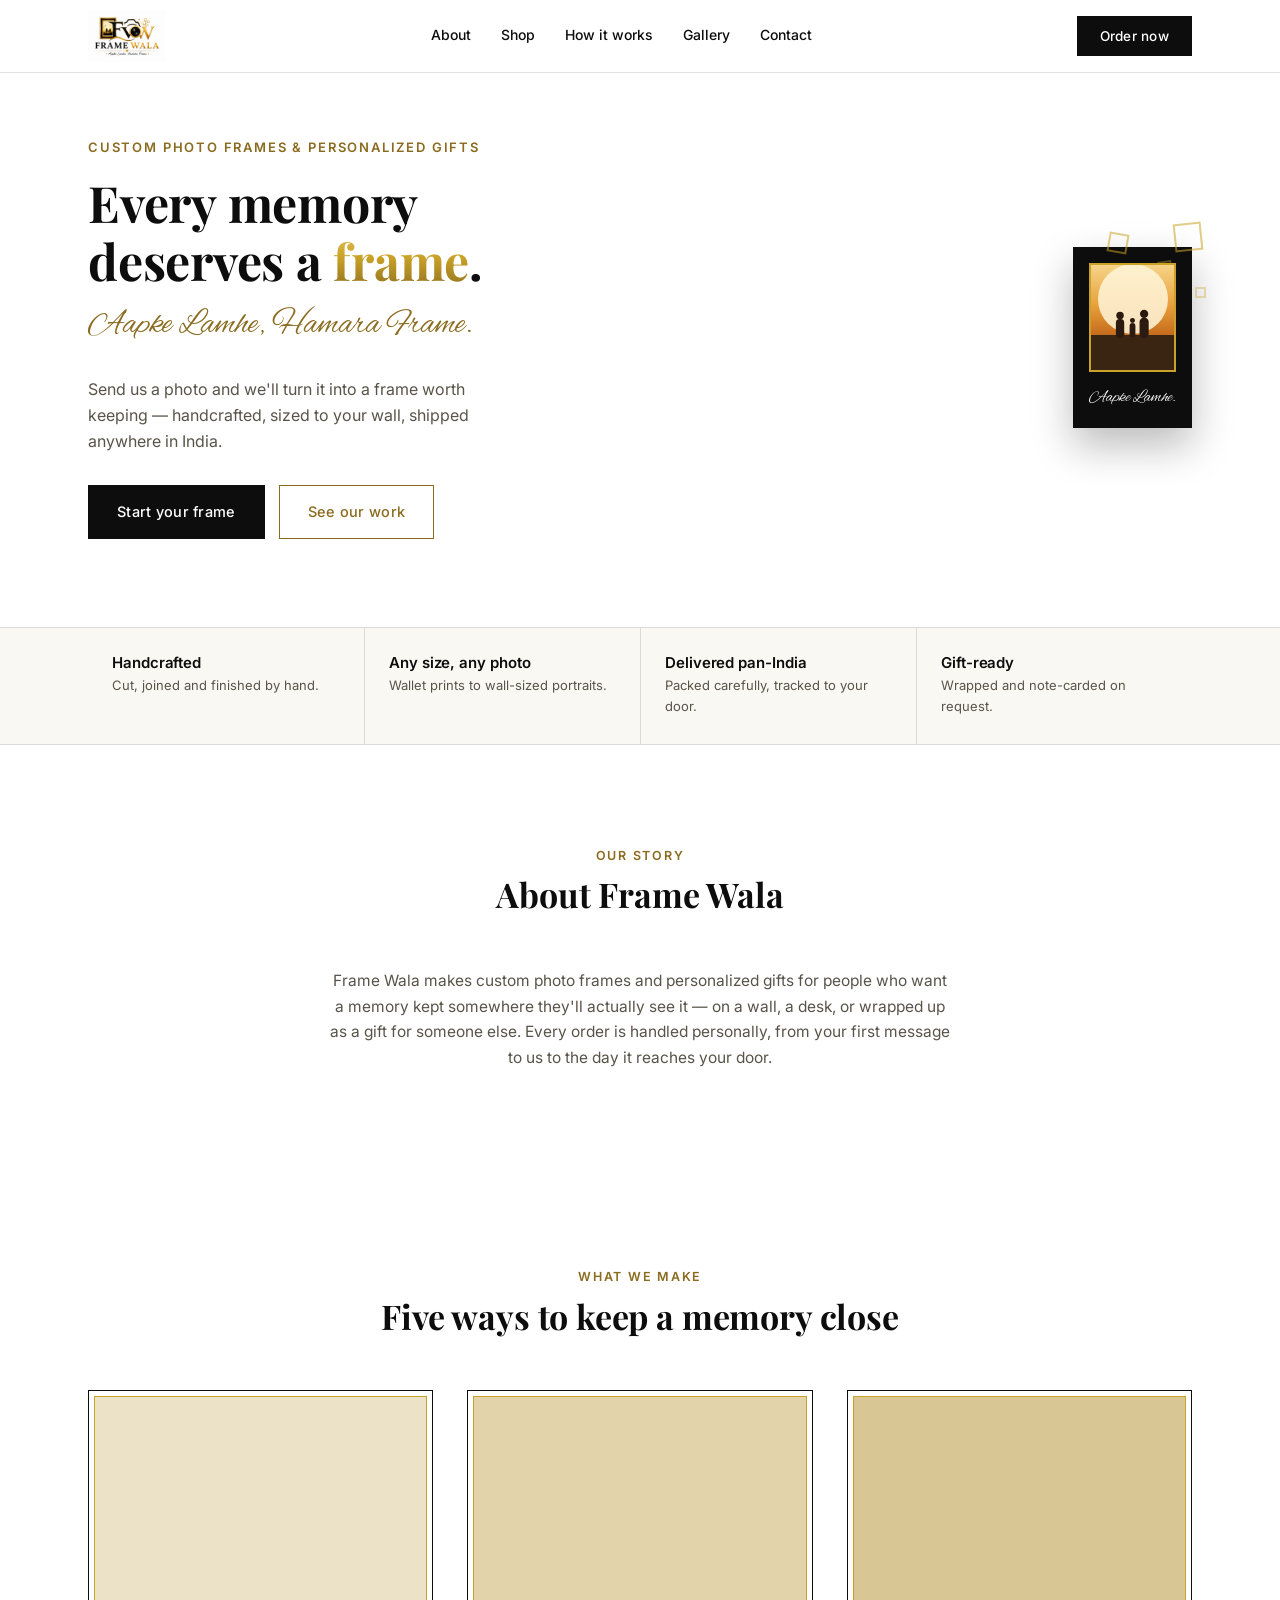
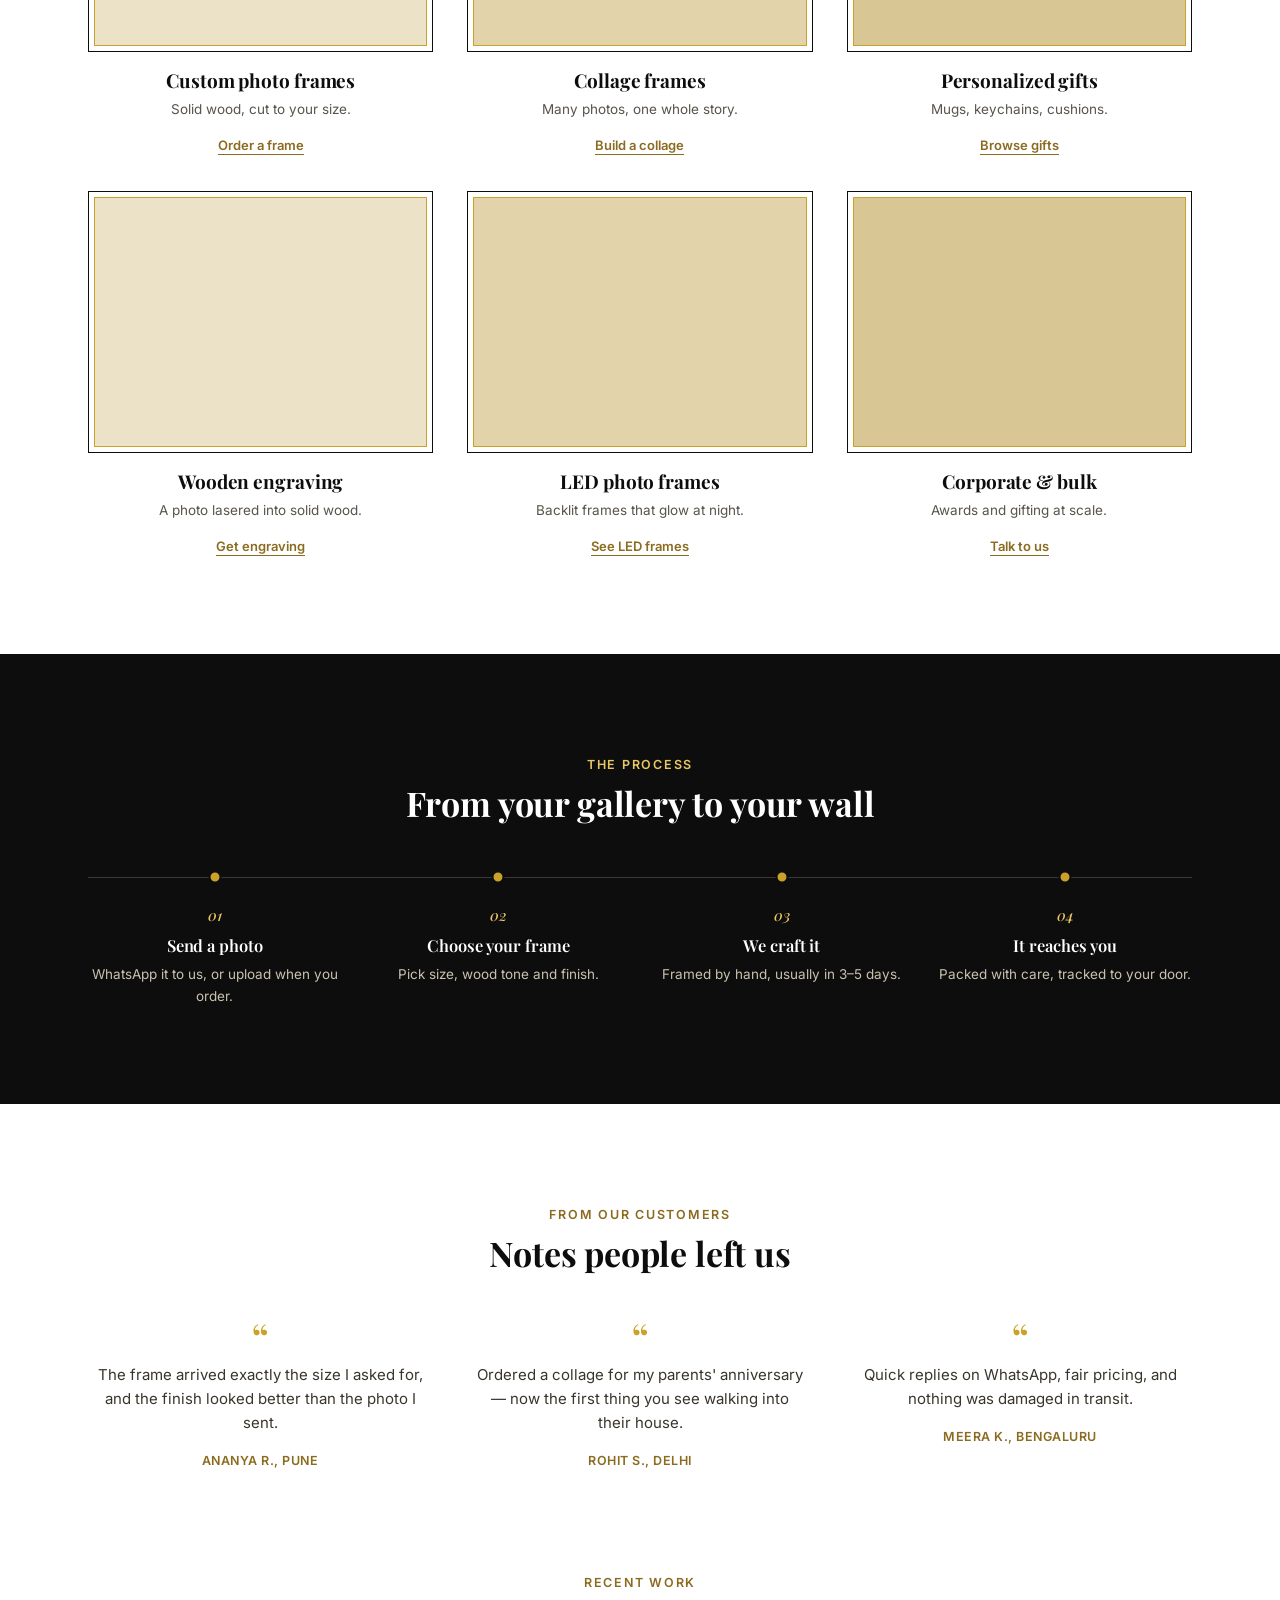
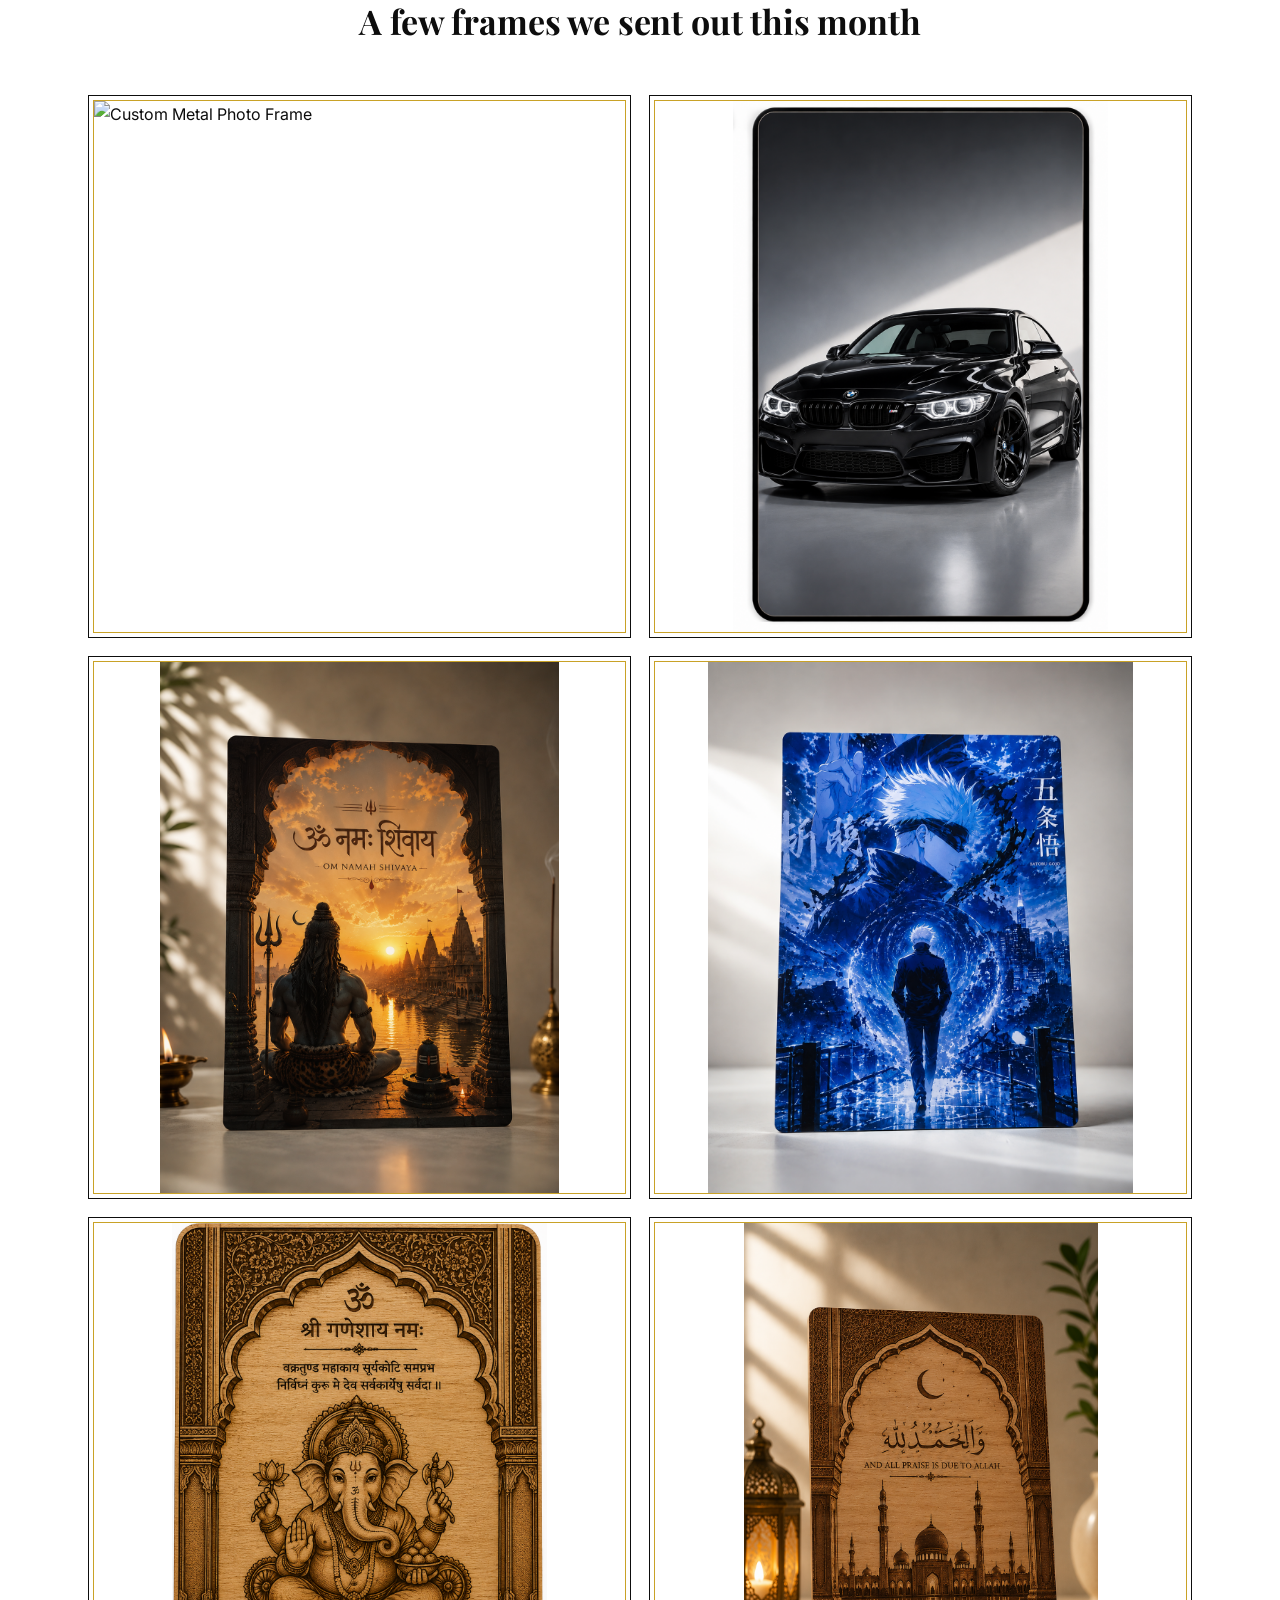
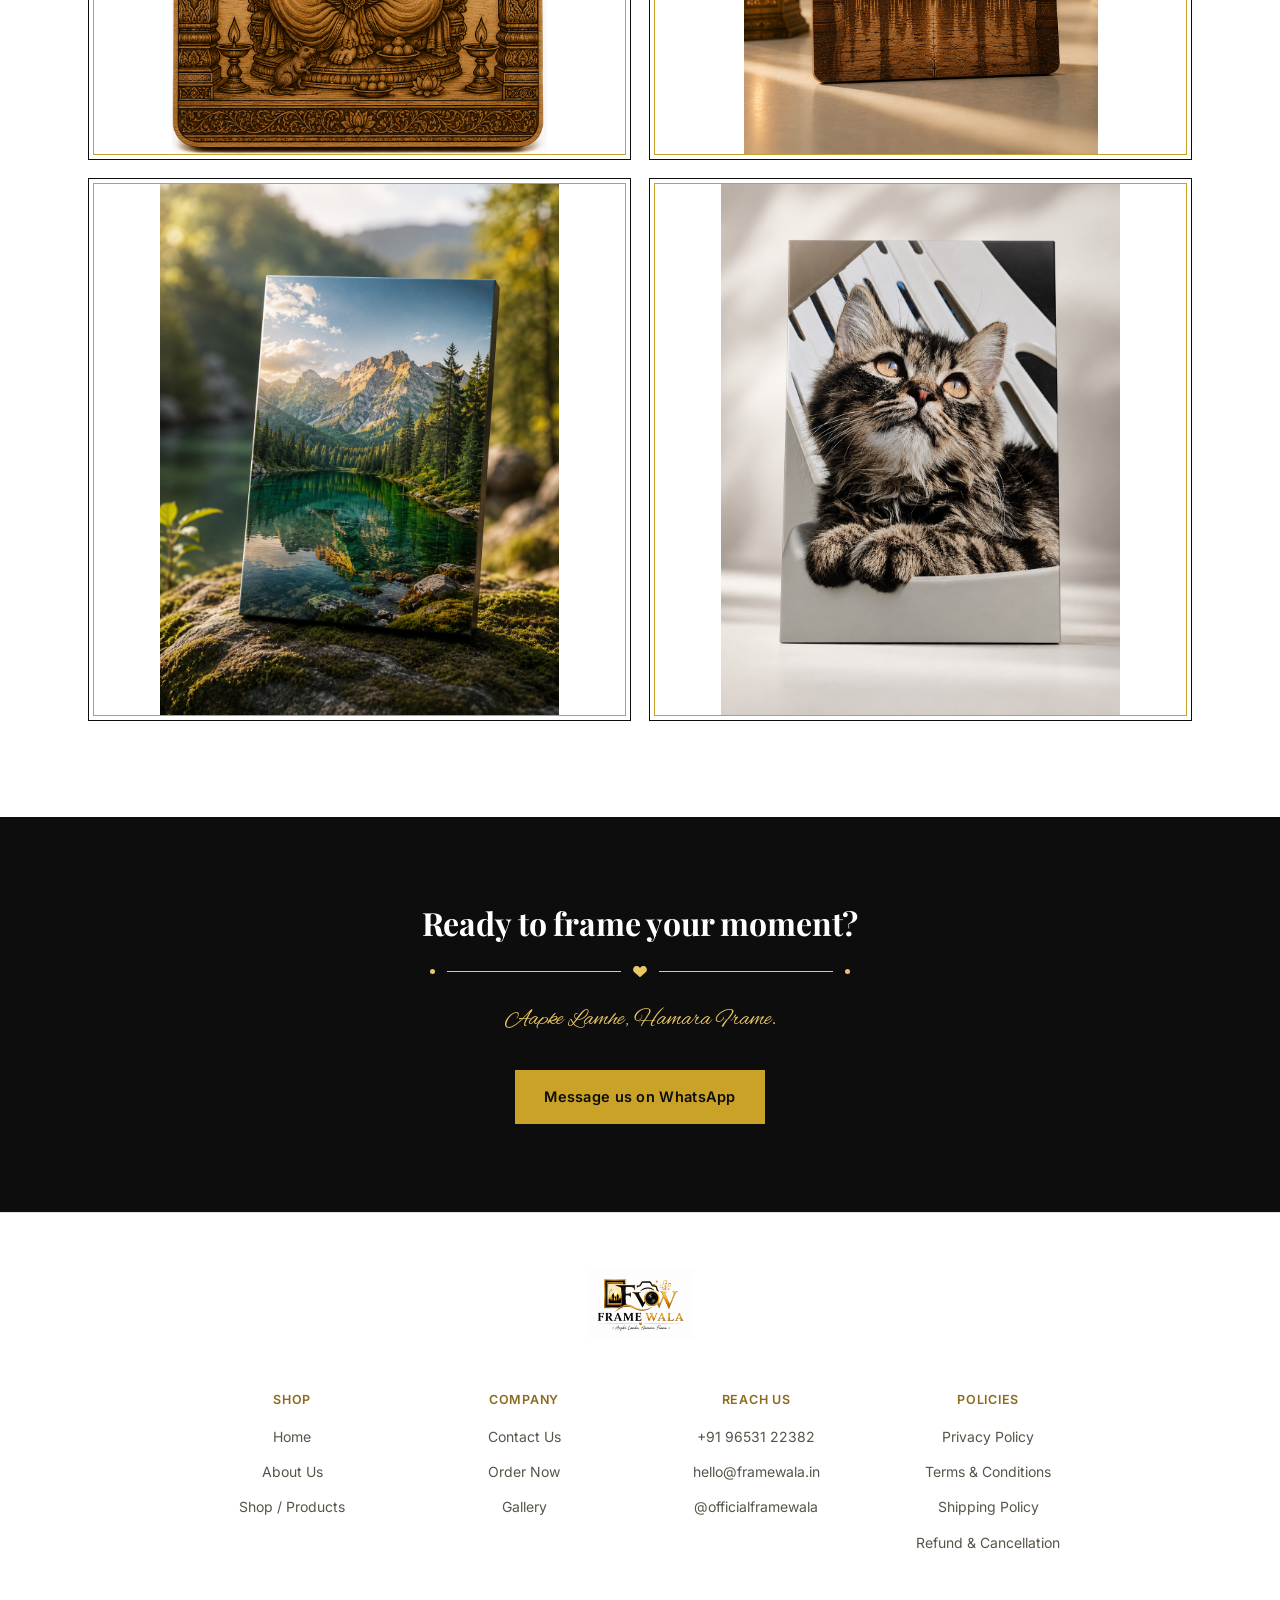
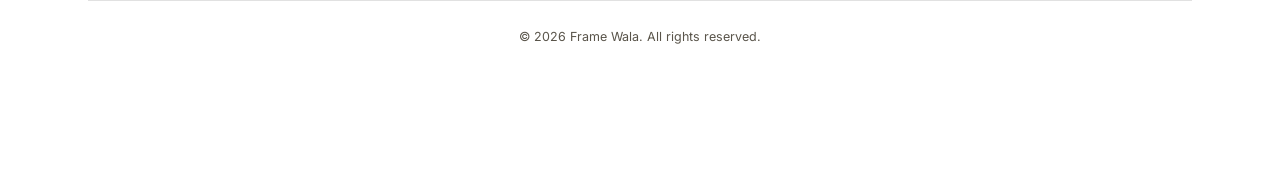
==== commit 7c33fcf2: "Update index.html" ====
--- a/index.html
+++ b/index.html
@@ -195,9 +195,6 @@
 
     </div>
   </div>
-</section>
-
-</div>
 </section>
 
 <section class="cta-band" id="contact">
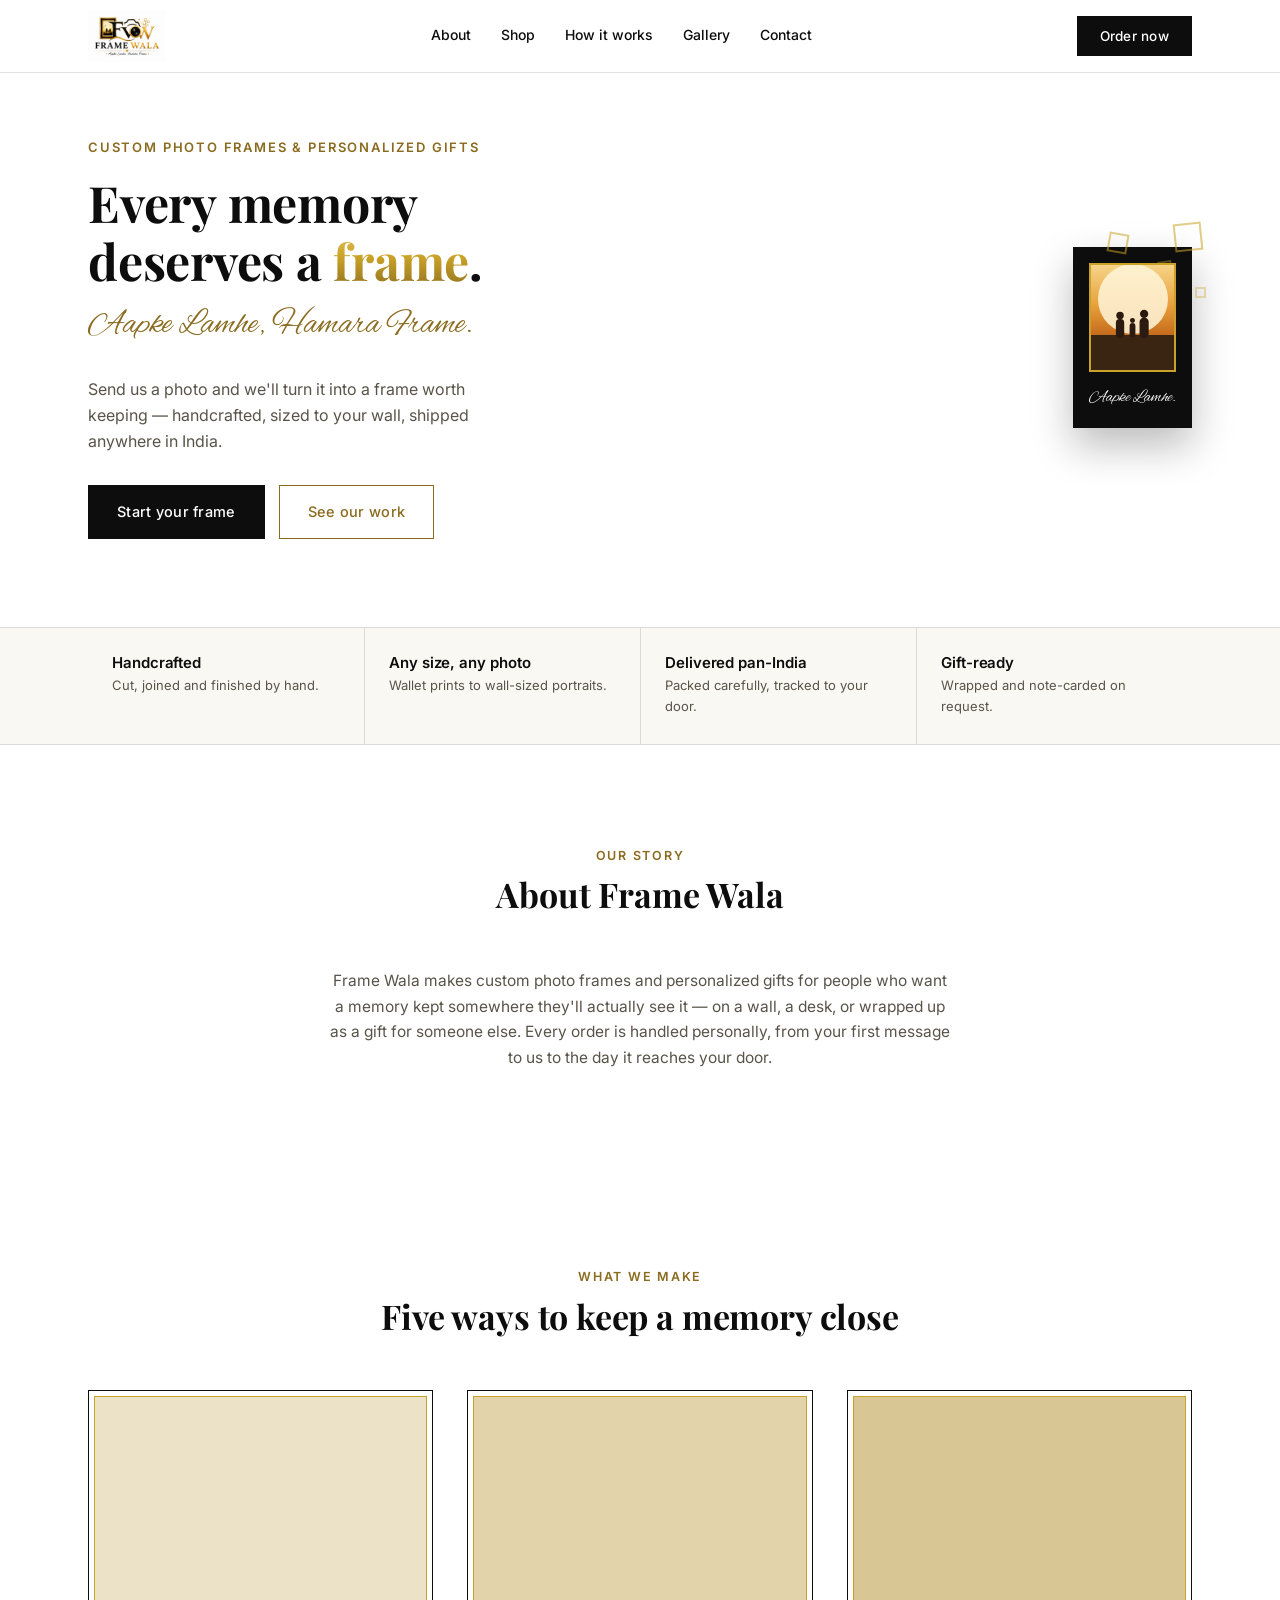
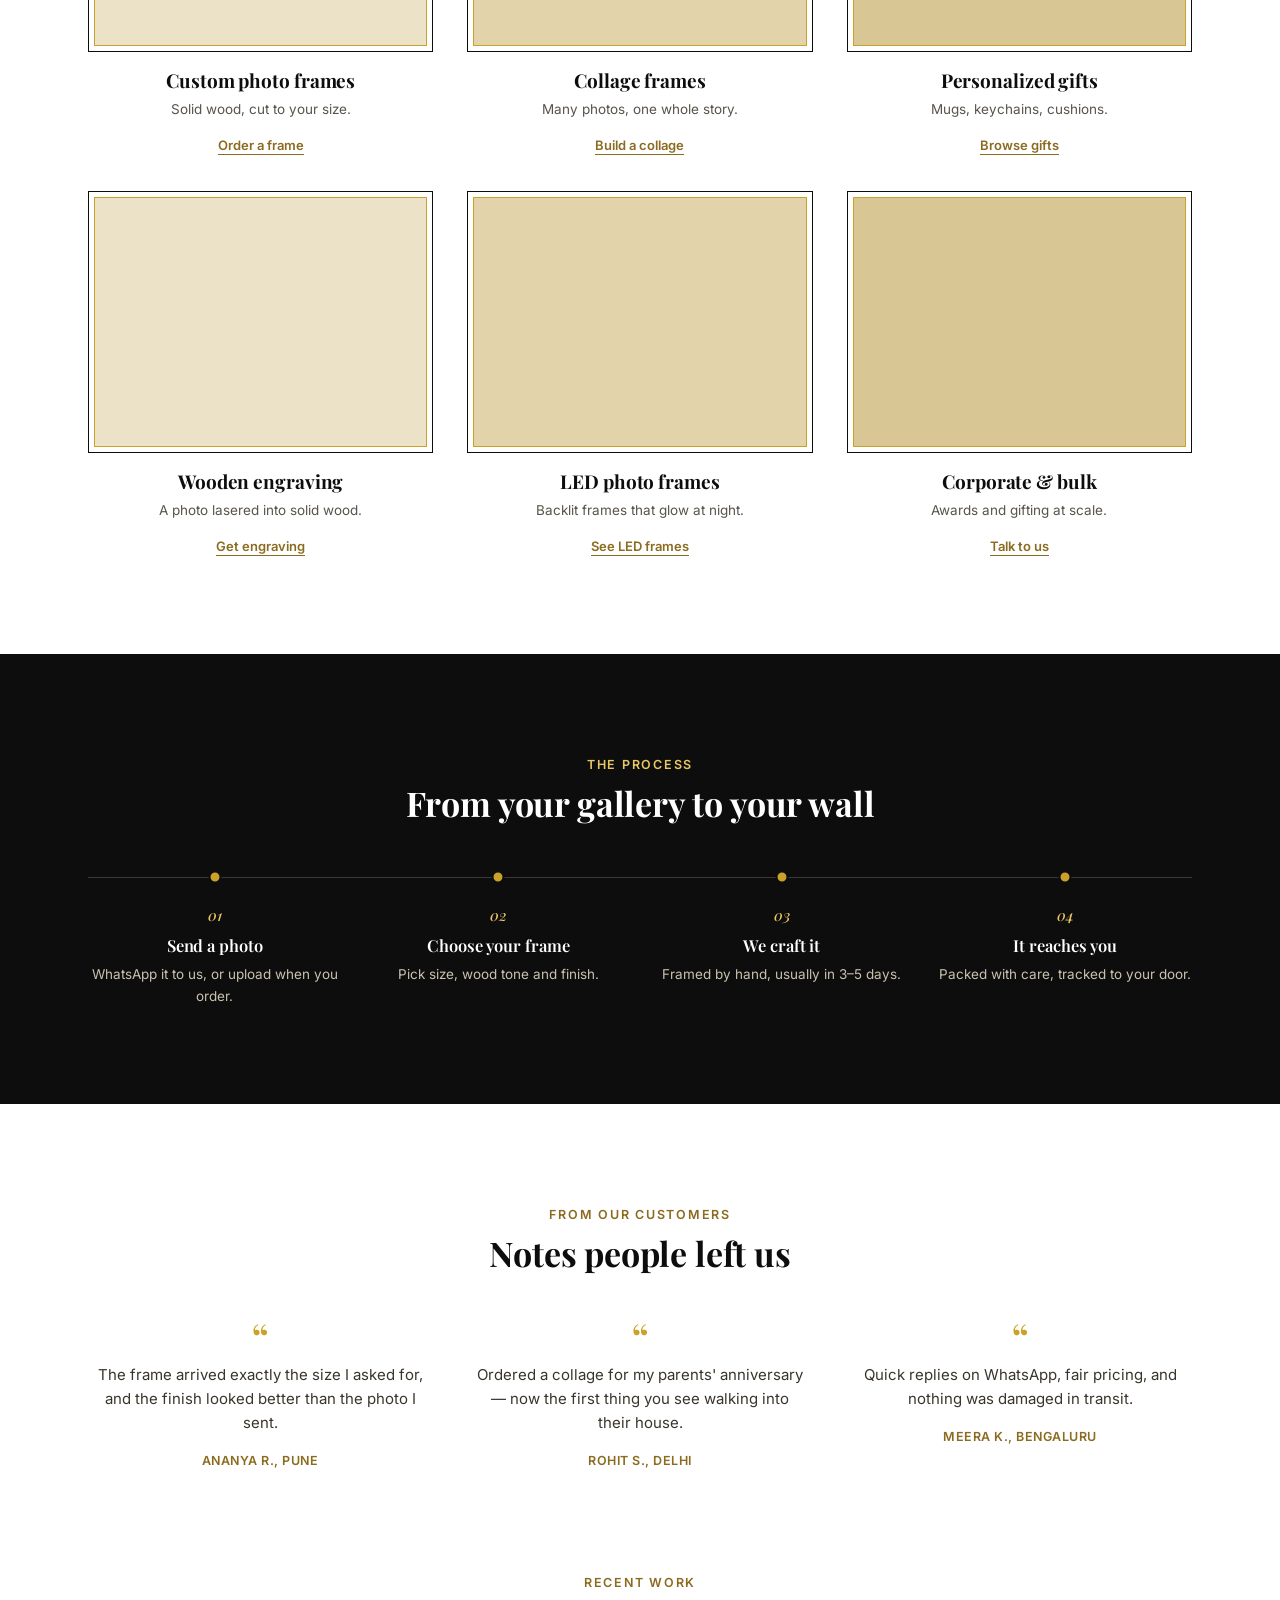
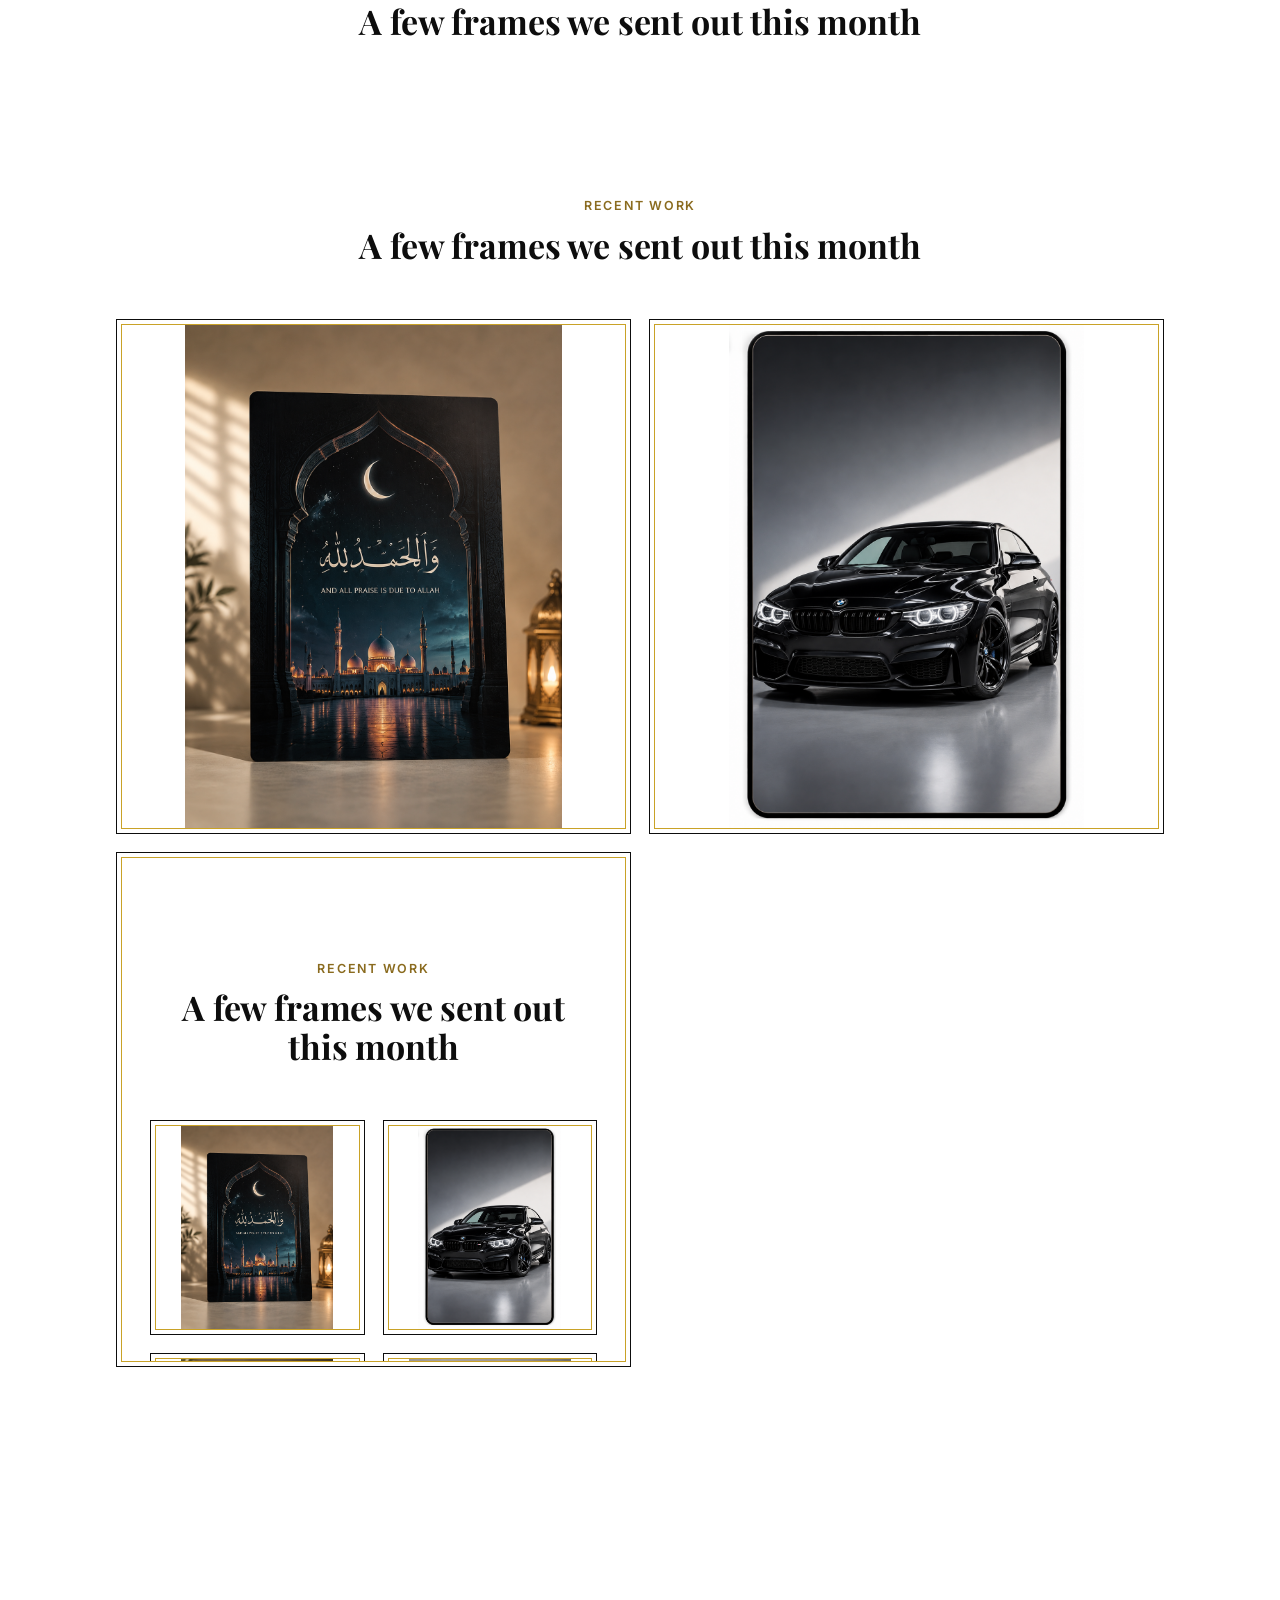
==== commit fedbd2bf: "Update index.html" ====
--- a/index.html
+++ b/index.html
@@ -143,53 +143,136 @@
       <h2>A few frames we sent out this month</h2>
     </div>
 
+    <section id="gallery">
+  <div class="wrap">
+
+    <div class="section-head">
+      <span class="eyebrow">RECENT WORK</span>
+      <h2>A few frames we sent out this month</h2>
+    </div>
+
     <div class="gallery-grid">
 
-      <div class="g-frame">
-        <div class="g-frame-inner">
-          <img src="file_0000000019c8211876b6bd934fd9e17.png" alt="Custom Metal Photo Frame">
-        </div>
-      </div>
-
-      <div class="g-frame">
-        <div class="g-frame-inner">
-          <img src="file_0000000032348211965cdf8206db044e.png" alt="Custom Metal Photo Frame">
-        </div>
-      </div>
-
-      <div class="g-frame">
-        <div class="g-frame-inner">
-          <img src="file_000000003fb88211a60d5543ca3bbb0f.png" alt="Custom Metal Photo Frame">
-        </div>
-      </div>
-
-      <div class="g-frame">
-        <div class="g-frame-inner">
-          <img src="file_00000000691c82118d6063d5ba90efaa.png" alt="Custom Metal Photo Frame">
-        </div>
-      </div>
-
-      <div class="g-frame">
-        <div class="g-frame-inner">
-          <img src="file_0000000083248211a58fed3512a8fbee.png" alt="Custom Metal Photo Frame">
-        </div>
-      </div>
-
-      <div class="g-frame">
-        <div class="g-frame-inner">
-          <img src="file_00000000972882088bf3ca9704eee9a5.png" alt="Custom Metal Photo Frame">
-        </div>
-      </div>
-
-      <div class="g-frame">
-        <div class="g-frame-inner">
-          <img src="file_00000000a1748211938c8c519df8c54f.png" alt="Custom Metal Photo Frame">
-        </div>
-      </div>
-
-      <div class="g-frame">
-        <div class="g-frame-inner">
-          <img src="file_00000000c5a482088fd641efabb6a0ac.png" alt="Custom Metal Photo Frame">
+      <!-- 1 - A4 -->
+      <div class="g-frame">
+        <div class="g-frame-inner">
+          <img
+            src="file_00000000019c8211876b6bd934fd9e17.png"
+            alt="A4 Metal Photo Frame"
+            data-open-order
+            data-product="A4 Metal Photo Frame">
+        </div>
+      </div>
+
+      <!-- 2 - A6 -->
+      <div class="g-frame">
+        <div class="g-frame-inner">
+          <img
+            src="file_0000000032348211965cdf8206db044e.png"
+            alt="A6 Metal Photo Frame"
+            data-open-order
+            data-product="A6 Metal Photo Frame">
+        </div>
+      </div>
+
+      <!-- 3 - A4 -->
+      <div class="g-frame">
+        <div class="g-frame-inner">
+<section id="gallery">
+  <div class="wrap">
+
+    <div class="section-head">
+      <span class="eyebrow">RECENT WORK</span>
+      <h2>A few frames we sent out this month</h2>
+    </div>
+
+    <div class="gallery-grid">
+
+      <!-- 1 - A4 -->
+      <div class="g-frame">
+        <div class="g-frame-inner">
+          <img
+            src="file_00000000019c8211876b6bd934fd9e17.png"
+            alt="A4 Metal Photo Frame"
+            data-open-order
+            data-product="A4 Metal Photo Frame">
+        </div>
+      </div>
+
+      <!-- 2 - A6 -->
+      <div class="g-frame">
+        <div class="g-frame-inner">
+          <img
+            src="file_0000000032348211965cdf8206db044e.png"
+            alt="A6 Metal Photo Frame"
+            data-open-order
+            data-product="A6 Metal Photo Frame">
+        </div>
+      </div>
+
+      <!-- 3 - A4 -->
+      <div class="g-frame">
+        <div class="g-frame-inner">
+          <img
+            src="file_000000003fb88211a60d5543ca3bbb0f.png"
+            alt="A4 Metal Photo Frame"
+            data-open-order
+            data-product="A4 Metal Photo Frame">
+        </div>
+      </div>
+
+      <!-- 4 - A6 -->
+      <div class="g-frame">
+        <div class="g-frame-inner">
+          <img
+            src="file_00000000691c82118d6063d5ba90efaa.png"
+            alt="A6 Metal Photo Frame"
+            data-open-order
+            data-product="A6 Metal Photo Frame">
+        </div>
+      </div>
+
+      <!-- 5 - A4 -->
+      <div class="g-frame">
+        <div class="g-frame-inner">
+          <img
+            src="file_0000000083248211a58fed3512a8fbee.png"
+            alt="A4 Metal Photo Frame"
+            data-open-order
+            data-product="A4 Metal Photo Frame">
+        </div>
+      </div>
+
+      <!-- 6 - A6 -->
+      <div class="g-frame">
+        <div class="g-frame-inner">
+          <img
+            src="file_00000000972882088bf3ca9704eee9a5.png"
+            alt="A6 Metal Photo Frame"
+            data-open-order
+            data-product="A6 Metal Photo Frame">
+        </div>
+      </div>
+
+      <!-- 7 - A4 -->
+      <div class="g-frame">
+        <div class="g-frame-inner">
+          <img
+            src="file_00000000a1748211938c8c519df8c54f.png"
+            alt="A4 Metal Photo Frame"
+            data-open-order
+            data-product="A4 Metal Photo Frame">
+        </div>
+      </div>
+
+      <!-- 8 - A6 -->
+      <div class="g-frame">
+        <div class="g-frame-inner">
+          <img
+            src="file_00000000c5a482088fd641efabb6a0ac.png"
+            alt="A6 Metal Photo Frame"
+            data-open-order
+            data-product="A6 Metal Photo Frame">
         </div>
       </div>
 
